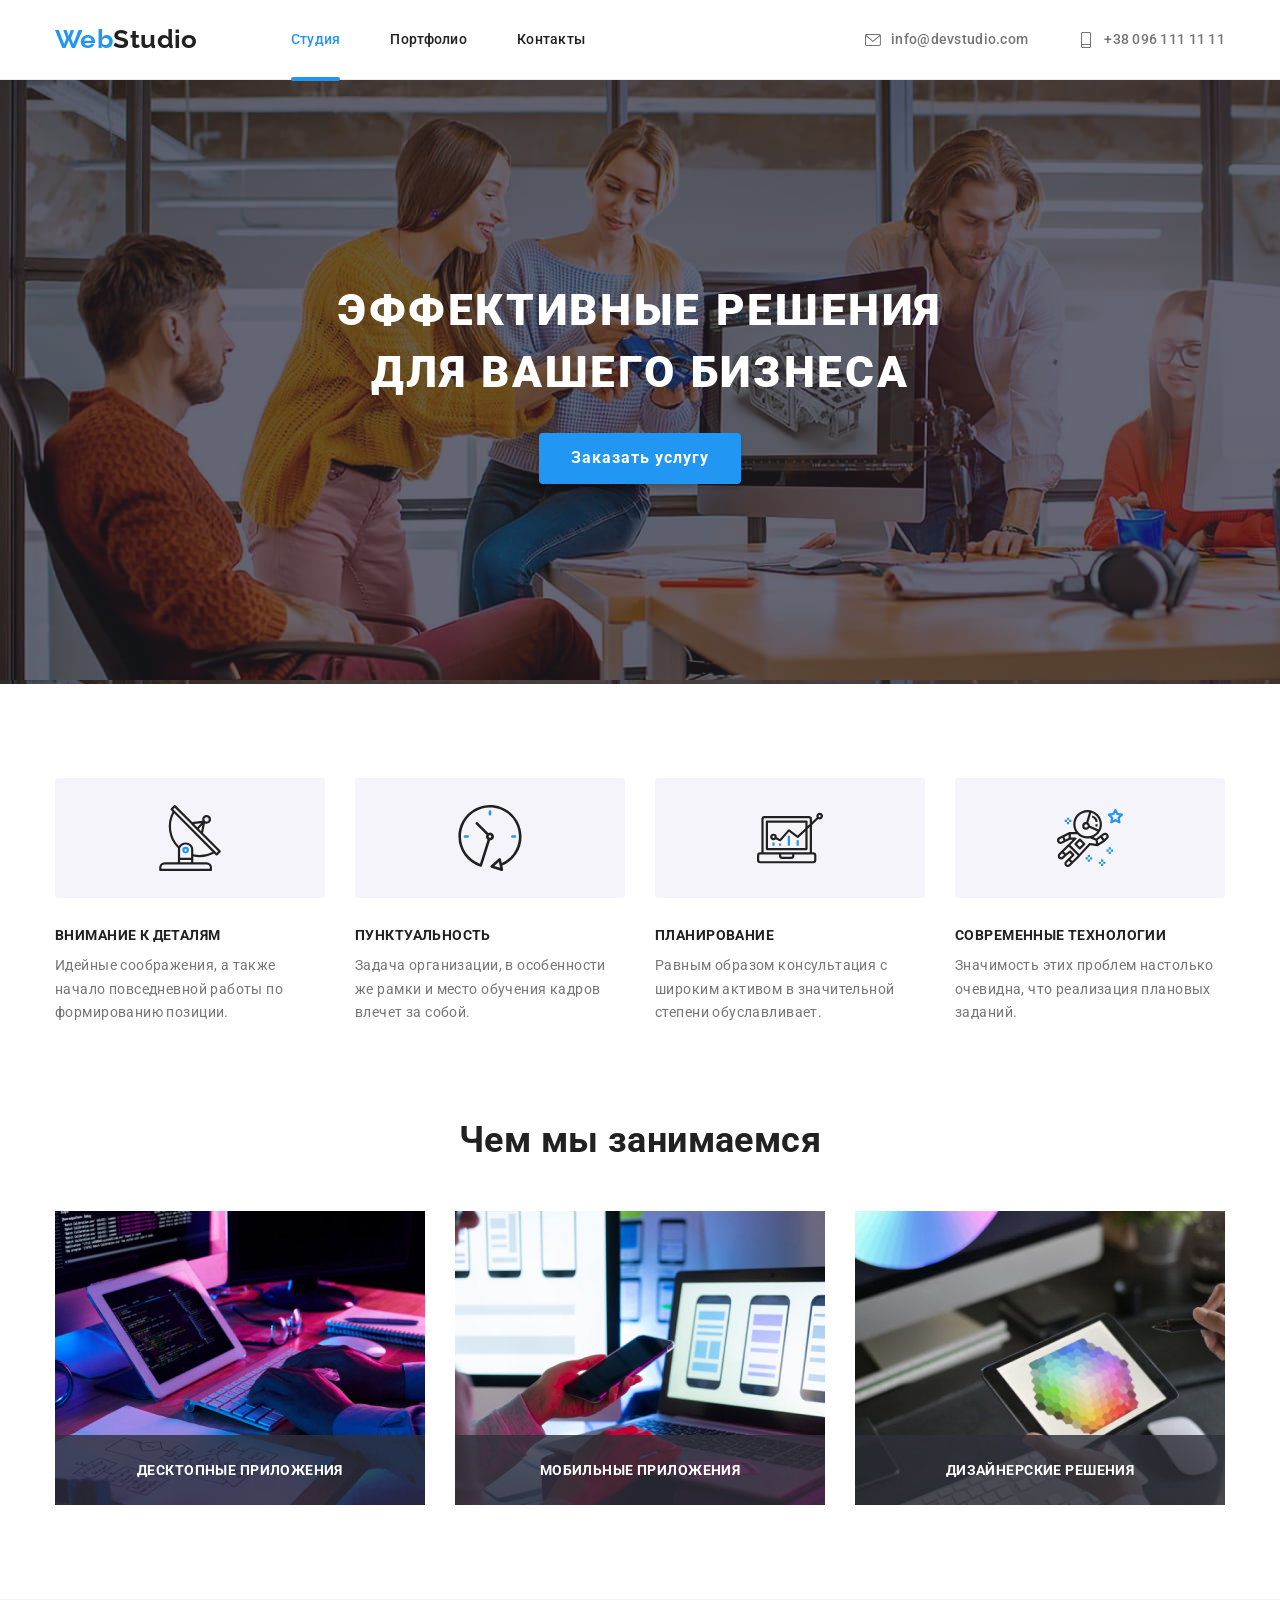
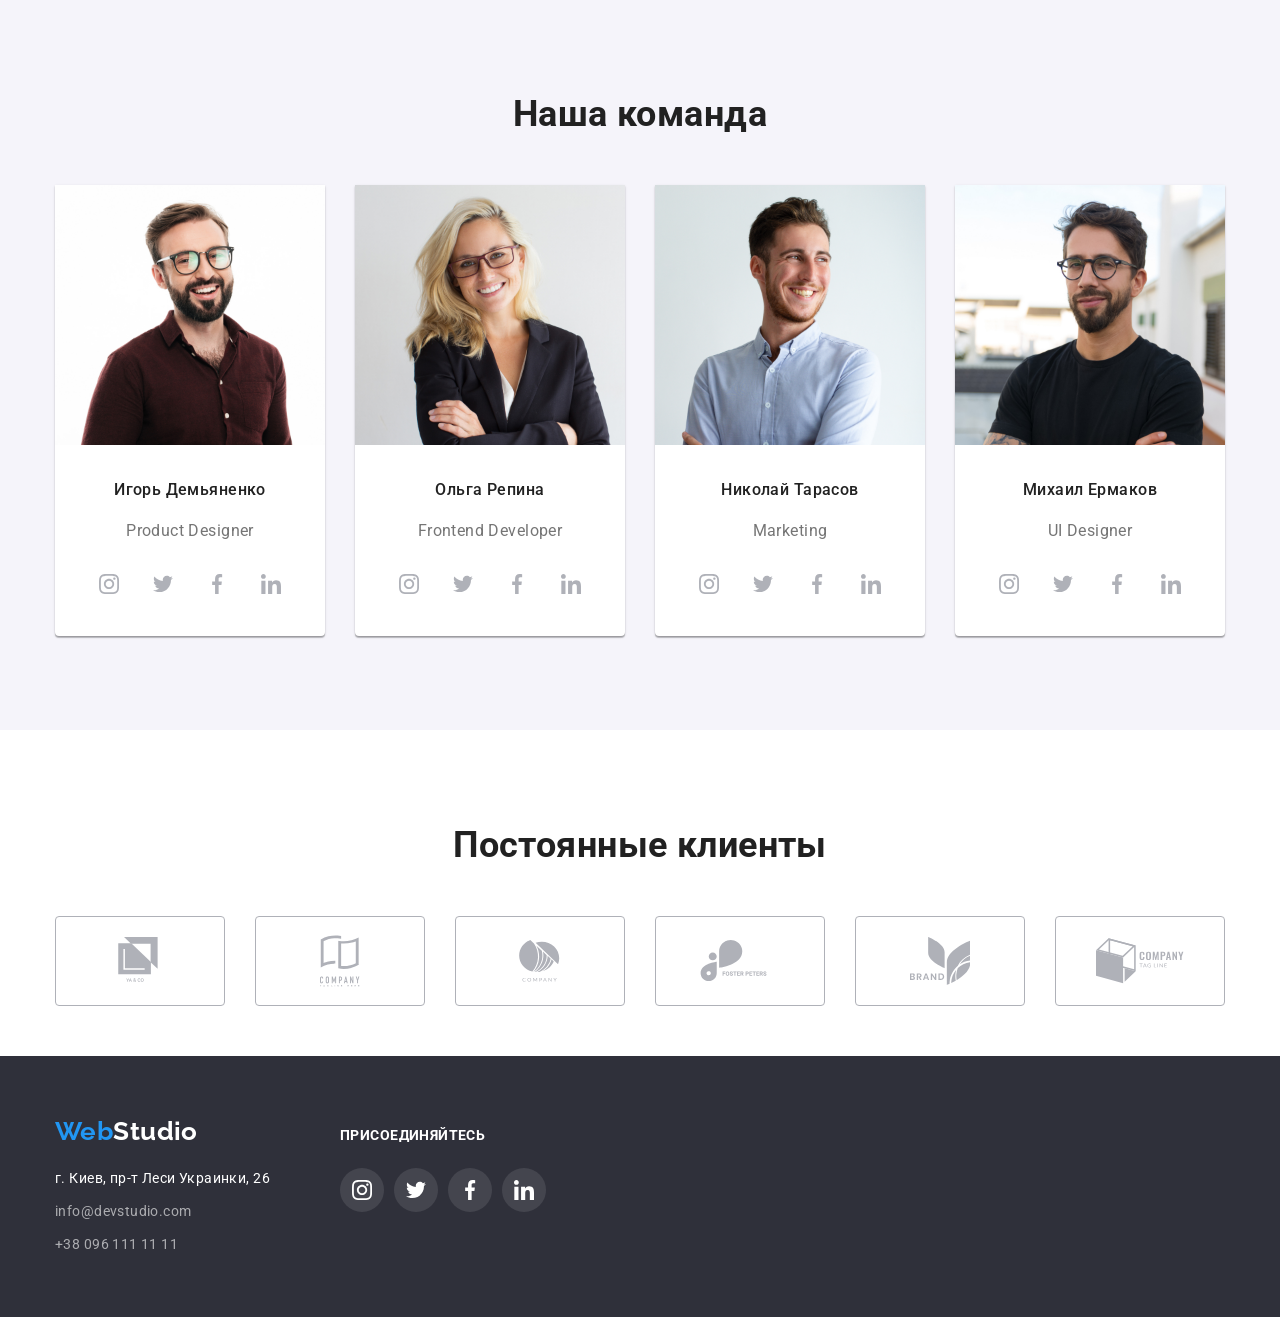
==== index.html @ e98e8a39 "Добавляет предыдущий проэкт" ====
<!DOCTYPE html>
<html lang="ru">
  <head>
    <meta charset="UTF-8" />
    <meta name="viewport" content="width=device-width, initial-scale=1.0" />
    <title>Web Studio</title>
    <link rel="preconnect" href="https://fonts.gstatic.com" />
    <link
      href="https://fonts.googleapis.com/css2?family=Raleway:wght@700&family=Roboto:wght@400;500;700;900&display=swap"
      rel="stylesheet"
    />
    <link
      rel="stylesheet"
      href="https://cdnjs.cloudflare.com/ajax/libs/modern-normalize/1.0.0/modern-normalize.min.css"
    />
    <link rel="stylesheet" href="./css/common.css" />
    <link rel="stylesheet" href="./css/styles.css" />
  </head>

  <body>
    <header class="header-page">
      <div class="container header-container">
        <nav class="nav-container">
          <a href="./index.html" class="logo logo-for-header">Web<span class="logo-header">Studio</span></a>

          <ul class="site-nav list">
            <li class="site-nav-item"><a href="./index.html" class="link current">Студия</a></li>
            <li class="site-nav-item"><a href="./portfolio.html" class="link">Портфолио</a></li>
            <li class="site-nav-item"><a href="#" class="link">Контакты</a></li>
          </ul>
        </nav>
        <ul class="site-contacts list">
          <li class="site-contacts-item mail-with-margin">
            <a href="mailto:info@devstudio.com" class="link-contacts">
              <svg class="contact-icon">
                <use href="./img/icons/sprite.svg#icon-header-icon-envelope"></use>
              </svg>
              info@devstudio.com</a
            >
          </li>
          <li class="site-contacts-item">
            <a href="tel:+380961111111" class="link-contacts">
              <svg class="contact-icon">
                <use href="./img/icons/sprite.svg#icon-header-icon-smartphone"></use>
              </svg>
              +38 096 111 11 11</a
            >
          </li>
        </ul>
      </div>
    </header>
    <main>
      <!-- Герой -->

      <section class="hero">
        <div class="container">
          <div class="hero-container">
            <h1 class="hero-title">Эффективные решения для вашего бизнеса</h1>
            <button type="button" class="hero-button" data-modal-open>Заказать услугу</button>
          </div>
        </div>
      </section>

      <!-- Особенности -->
      <section class="section features">
        <div class="container">
          <h2 class="section-title visually-hidden">Наши особенности</h2>
          <ul class="feature-list list">
            <li class="feature-list-item icon-antenna">
              <h3 class="title">Внимание к деталям</h3>
              <p class="text">Идейные соображения, а также начало повседневной работы по формированию позиции.</p>
            </li>
            <li class="feature-list-item icon-diagram">
              <h3 class="title">Пунктуальность</h3>
              <p class="text">Задача организации, в особенности же рамки и место обучения кадров влечет за собой.</p>
            </li>
            <li class="feature-list-item icon-clock">
              <h3 class="title">Планирование</h3>
              <p class="text">Равным образом консультация с широким активом в значительной степени обуславливает.</p>
            </li>
            <li class="feature-list-item icon-astronaut">
              <h3 class="title">Современные технологии</h3>
              <p class="text">Значимость этих проблем настолько очевидна, что реализация плановых заданий.</p>
            </li>
          </ul>
        </div>
      </section>

      <!-- Чем мы занимаемся -->
      <section class="section works">
        <div class="container">
          <h2 class="section-title">Чем мы занимаемся</h2>
          <ul class="work-list list">
            <li class="work-list-item">
              <div class="work-list-container">
                <img src="./img/box_1.jpg" alt="Программист пишет код" width="370" height="294" class="img" />
                <p class="work-description">Десктопные приложения</p>
              </div>
            </li>
            <li class="work-list-item">
              <div class="work-list-container">
                <img
                  src="./img/box_2.jpg"
                  alt="Команда дизайнеров работает над интерфейсом мобильного телефона"
                  width="370"
                  height="294"
                  class="img"
                />
                <p class="work-description">Мобильные приложения</p>
              </div>
            </li>
            <li class="work-list-item">
              <div class="work-list-container">
                <img
                  src="./img/box_3.jpg"
                  alt="Веб-дизанер работает с графическим планшетом для выбора цвета"
                  width="370"
                  height="294"
                  class="img"
                />
                <p class="work-description">Дизайнерские решения</p>
              </div>
            </li>
          </ul>
        </div>
      </section>

      <!-- Наша команда -->
      <section class="section team-section">
        <div class="container">
          <h2 class="section-title">Наша команда</h2>
          <ul class="team-list list">
            <li class="team-list-item">
              <div class="content-card-team">
                <img
                  src="./img/team_card_1.jpg"
                  alt="Портрет сотрудника веб-студии"
                  width="270"
                  height="260"
                  class="img"
                />
              </div>
              <div class="footer-card-team">
                <h3 class="title">Игорь Демьяненко</h3>
                <p lang="en" class="text">Product Designer</p>
                <ul class="social-list list">
                  <li class="social-link-item">
                    <a href="#" class="social-link link"
                      ><svg class="social-icon" width="20px" height="20px">
                        <use href="./img/icons/sprite.svg#icon-instagram"></use></svg
                    ></a>
                  </li>
                  <li class="social-link-item">
                    <a href="#" class="social-link link"
                      ><svg class="social-icon" width="20px" height="20px">
                        <use href="./img/icons/sprite.svg#icon-twitter"></use></svg
                    ></a>
                  </li>
                  <li class="social-link-item">
                    <a href="#" class="social-link link"
                      ><svg class="social-icon" width="20px" height="20px">
                        <use href="./img/icons/sprite.svg#icon-facebook"></use></svg
                    ></a>
                  </li>
                  <li class="social-link-item">
                    <a href="#" class="social-link link"
                      ><svg class="social-icon" width="20px" height="20px">
                        <use href="./img/icons/sprite.svg#icon-linkedin"></use></svg
                    ></a>
                  </li>
                </ul>
              </div>
            </li>
            <li class="team-list-item">
              <div class="content-card-team">
                <img
                  src="./img/team_card_2.jpg"
                  alt="Портрет сотрудника веб-студии"
                  width="270"
                  height="260"
                  class="img"
                />
              </div>
              <div class="footer-card-team">
                <h3 class="title">Ольга Репина</h3>
                <p lang="en" class="text">Frontend Developer</p>
                <ul class="social-list list">
                  <li class="social-link-item">
                    <a href="#" class="social-link link"
                      ><svg class="social-icon" width="20px" height="20px">
                        <use href="./img/icons/sprite.svg#icon-instagram"></use></svg
                    ></a>
                  </li>
                  <li class="social-link-item">
                    <a href="#" class="social-link link"
                      ><svg class="social-icon" width="20px" height="20px">
                        <use href="./img/icons/sprite.svg#icon-twitter"></use></svg
                    ></a>
                  </li>
                  <li class="social-link-item">
                    <a href="#" class="social-link link"
                      ><svg class="social-icon" width="20px" height="20px">
                        <use href="./img/icons/sprite.svg#icon-facebook"></use></svg
                    ></a>
                  </li>
                  <li class="social-link-item">
                    <a href="#" class="social-link link"
                      ><svg class="social-icon" width="20px" height="20px">
                        <use href="./img/icons/sprite.svg#icon-linkedin"></use></svg
                    ></a>
                  </li>
                </ul>
              </div>
            </li>
            <li class="team-list-item">
              <div class="content-card-team">
                <img
                  src="./img/team_card_3.jpg"
                  alt="Портрет сотрудника веб-студии"
                  width="270"
                  height="260"
                  class="img"
                />
              </div>
              <div class="footer-card-team">
                <h3 class="title">Николай Тарасов</h3>
                <p lang="en" class="text">Marketing</p>
                <ul class="social-list list">
                  <li class="social-link-item">
                    <a href="#" class="social-link link"
                      ><svg class="social-icon" width="20px" height="20px">
                        <use href="./img/icons/sprite.svg#icon-instagram"></use></svg
                    ></a>
                  </li>
                  <li class="social-link-item">
                    <a href="#" class="social-link link"
                      ><svg class="social-icon" width="20px" height="20px">
                        <use href="./img/icons/sprite.svg#icon-twitter"></use></svg
                    ></a>
                  </li>
                  <li class="social-link-item">
                    <a href="#" class="social-link link"
                      ><svg class="social-icon" width="20px" height="20px">
                        <use href="./img/icons/sprite.svg#icon-facebook"></use></svg
                    ></a>
                  </li>
                  <li class="social-link-item">
                    <a href="#" class="social-link link"
                      ><svg class="social-icon" width="20px" height="20px">
                        <use href="./img/icons/sprite.svg#icon-linkedin"></use></svg
                    ></a>
                  </li>
                </ul>
              </div>
            </li>
            <li class="team-list-item">
              <div class="content-card-team">
                <img
                  src="./img/team_card_4.jpg"
                  alt="Портрет сотрудника веб-студии"
                  width="270"
                  height="260"
                  class="img"
                />
              </div>
              <div class="footer-card-team">
                <h3 class="title">Михаил Ермаков</h3>
                <p lang="en" class="text">UI Designer</p>
                <ul class="social-list list">
                  <li class="social-link-item">
                    <a href="#" class="social-link"
                      ><svg class="social-icon" width="20px" height="20px">
                        <use href="./img/icons/sprite.svg#icon-instagram"></use></svg
                    ></a>
                  </li>
                  <li class="social-link-item">
                    <a href="#" class="social-link"
                      ><svg class="social-icon" width="20px" height="20px">
                        <use href="./img/icons/sprite.svg#icon-twitter"></use></svg
                    ></a>
                  </li>
                  <li class="social-link-item">
                    <a href="#" class="social-link"
                      ><svg class="social-icon" width="20px" height="20px">
                        <use href="./img/icons/sprite.svg#icon-facebook"></use></svg
                    ></a>
                  </li>
                  <li class="social-link-item">
                    <a href="#" class="social-link"
                      ><svg class="social-icon" width="20px" height="20px">
                        <use href="./img/icons/sprite.svg#icon-linkedin"></use></svg
                    ></a>
                  </li>
                </ul>
              </div>
            </li>
          </ul>
        </div>
      </section>

      <!-- Клиенты -->
      <section class="section client-section">
        <div class="container">
          <h2 class="section-title">Постоянные клиенты</h2>
          <ul class="client-list list">
            <li class="client-item">
              <a href="#" class="client-link">
                <svg class="client-icon" width="44px" height="48px">
                  <use href="./img/icons/sprite.svg#icon-logo-1"></use>
                </svg>
              </a>
            </li>
            <li class="client-item">
              <a href="#" class="client-link">
                <svg class="client-icon" width="40px" height="52px">
                  <use href="./img/icons/sprite.svg#icon-logo-2"></use>
                </svg>
              </a>
            </li>
            <li class="client-item">
              <a href="#" class="client-link">
                <svg class="client-icon" width="41px" height="42px">
                  <use href="./img/icons/sprite.svg#icon-logo-3"></use>
                </svg>
              </a>
            </li>
            <li class="client-item">
              <a href="#" class="client-link">
                <svg class="client-icon" width="80px" height="42px">
                  <use href="./img/icons/sprite.svg#icon-logo-4"></use>
                </svg>
              </a>
            </li>
            <li class="client-item">
              <a href="#" class="client-link">
                <svg class="client-icon" width="60px" height="48px">
                  <use href="./img/icons/sprite.svg#icon-logo-5"></use>
                </svg>
              </a>
            </li>
            <li class="client-item">
              <a href="#" class="client-link">
                <svg class="client-icon" width="88px" height="46px">
                  <use href="./img/icons/sprite.svg#icon-logo-6"></use>
                </svg>
              </a>
            </li>
          </ul>
        </div>
      </section>
    </main>

    <footer class="footer-page">
      <div class="container all-footer">
        <div class="footer-container">
          <a href="./index.html" class="logo logo-for-footer">Web<span class="logo-footer">Studio</span></a>
          <address class="address-container">
            <ul class="address-list list">
              <li class="address-list-item">
                <a href="https://goo.gl/maps/Ahhb2B3hDKV3ZpVi9" class="text" target="_blank" rel="noopener noreferrer"
                  >г. Киев, пр-т Леси Украинки, 26</a
                >
              </li>
              <li class="address-list-item"><a href="mailto:info@devstudio.com" class="link">info@devstudio.com</a></li>
              <li class="address-list-item"><a href="tel:+380961111111" class="link">+38 096 111 11 11</a></li>
            </ul>
          </address>
        </div>
        <div class="footer-container join-container">
          <p class="text"><strong class="join">присоединяйтесь</strong></p>
          <ul class="social-list list">
            <li class="social-link-item">
              <a href="#" class="social-link social-footer"
                ><svg class="social-icon" width="20px" height="20px">
                  <use href="./img/icons/sprite.svg#icon-instagram"></use></svg
              ></a>
            </li>
            <li class="social-link-item">
              <a href="#" class="social-link social-footer"
                ><svg class="social-icon" width="20px" height="20px">
                  <use href="./img/icons/sprite.svg#icon-twitter"></use></svg
              ></a>
            </li>
            <li class="social-link-item">
              <a href="#" class="social-link social-footer"
                ><svg class="social-icon" width="20px" height="20px">
                  <use href="./img/icons/sprite.svg#icon-facebook"></use></svg
              ></a>
            </li>
            <li class="social-link-item">
              <a href="#" class="social-link social-footer"
                ><svg class="social-icon" width="20px" height="20px">
                  <use href="./img/icons/sprite.svg#icon-linkedin"></use></svg
              ></a>
            </li>
          </ul>
        </div>
      </div>
    </footer>

    <div class="backdrop is-hidden" data-modal>
      <div class="modal">
        <button type="button" class="close-modal-button" data-modal-close>
          <svg class="close-button-icon" width="18px" height="18px">
            <use href="./img/icons/sprite.svg#icon-close-button"></use>
          </svg>
        </button>
      </div>
    </div>
    <script src="./js/modal.js"></script>
  </body>
</html>
---- css/common.css ----
body {
  background-color: var(--primary-bg-color);
  color: var(--text-main-color);

  font-family: Roboto, sans-serif;
  font-weight: 400;
  letter-spacing: 0.03em;
  font-size: 14px;
  line-height: 1.7;
}

:root {
  --text-main-color: #757575;
  --title-text-color: #212121;
  --accent-color: #2196f3;
  --primary-bg-color: #ffffff;
  --secondary-bg-color: #2f303a;
  --primary-white-color: #ffffff;
  --secondary-white-color: rgba(255, 255, 255, 0.6);
  --primary-bg-button: #f5f4fa;
  --icons-color: #afb1b8;
}

/* основной цвет фона #FFFFFF */
/* цвет основного текста #757575 */
/*вторичный цвет #212121 */
/* акцент #2196F3 */
/* белый #FFFFFF */
/*белый с прозрачностью rgba(255, 255, 255, 0.6) */
/* цвет фона шапки и футера #2F303A */
/* вторичный цвет фона #F5F4FA */
/* 1200*/

h1,
h2,
h3,
h4,
h5,
h6 {
  margin: 0;
}

ul,
ol {
  margin: 0;
  padding: 0;
}

p {
  margin: 0;
}

.img {
  display: block;
  max-width: 100%;
  height: auto;
}

.list {
  list-style: none;
}

.link {
  text-decoration: none;
}

.container {
  width: 1200px;
  padding-left: 15px;
  padding-right: 15px;
  margin-left: auto;
  margin-right: auto;
  /* outline: 2px solid tomato; */
}

/* ======== HEADER ======== */
/* ======== Site-nav ======== */

.header-page {
  padding-top: 24px;
  padding-bottom: 24px;
  border-bottom: 1px solid #ececec;
}

.container.header-container {
  display: flex;
  align-items: center;
}

.nav-container {
  display: flex;
  align-items: center;

  margin-right: auto;
}

.logo {
  color: #2196f3;
  text-decoration: none;

  font-family: Raleway;
  font-weight: 700;
  font-size: 26px;
  line-height: 1.2;
}

.logo.logo-for-header {
  margin-right: 93px;
}

.logo-header {
  color: #212121;
}

.site-nav {
  font-weight: 500;
  line-height: 1.14;
  letter-spacing: 0.02em;

  display: flex;
}

.site-nav-item {
  margin-right: 50px;
  /* position: relative; */
}

.site-nav-item:last-child {
  margin-right: 0;
}

.site-nav .link {
  color: var(--title-text-color);
  text-decoration: none;
  display: block;

  transition: color 250ms cubic-bezier(0.4, 0, 0.2, 1);
}

.site-nav .link:hover,
.site-nav .link:focus {
  color: var(--accent-color);
}

.link.current {
  position: relative;
  display: inline-block;
  color: var(--accent-color);
}

.link.current::after {
  content: '';
  position: absolute;
  display: block;
  width: 100%;
  height: 4px;
  bottom: -212%;
  left: 0;
  background-color: var(--accent-color);
  border-radius: 2px;
}

/* ========= Contacts ========= */

.site-contacts {
  font-weight: 500;
  line-height: 1.14;
  letter-spacing: 0.02em;

  display: flex;
  align-items: center;
}

.link-contacts {
  color: var(--text-main-color);
  text-decoration: none;

  transition: color 250ms cubic-bezier(0.4, 0, 0.2, 1);
}

.link-contacts:hover,
.link-contacts:focus {
  color: var(--accent-color);
}

.mail-with-margin {
  margin-right: 50px;
}

.link-contacts {
  display: flex;
  justify-content: center;
  padding-top: 2px;
  padding-bottom: 2px;
}

.contact-icon {
  fill: currentColor;
  width: 16px;
  height: 16px;
  margin-right: 10px;
}

/* ======== END HEADER ======== */

/* ======== FOOTER ======== */

.container.all-footer {
  display: flex;
}

.footer-container {
  display: flex;
  flex-direction: column;
  padding-top: 60px;
  padding-bottom: 60px;
  max-width: 270px;
  margin-right: 70px;
}

.footer-container.join-container {
  padding-top: 68px;
}

.logo.logo-for-footer {
  display: flex;
  margin-bottom: 20px;
}

.logo-footer {
  color: #ffffff;
}

.footer-page {
  background-color: var(--secondary-bg-color);
}

.address-container {
  display: flex;
}

.address-list {
  font-style: normal;
  font-size: 14px;
  line-height: 1.7;

  display: flex;
  flex-direction: column;
}

.address-list-item {
  margin-bottom: 9px;
}

.address-list-item:last-child {
  margin-bottom: 0;
}

.address-list-item .text {
  color: var(--primary-white-color);
  text-decoration: none;
}

.address-list-item > .link {
  color: var(--secondary-white-color);
  text-decoration: none;

  transition: color 250ms cubic-bezier(0.4, 0, 0.2, 1);
}

.address-list-item > .link:hover,
.address-list-item > .link:focus {
  color: var(--accent-color);
}

.footer-container-social {
  display: flex;
  flex-direction: column;
  max-width: 270px;
}

.card-footer {
  padding: 24px 20px;
}

.card-footer .title {
  color: var(--title-text-color);

  font-weight: 700;
  font-size: 18px;
  line-height: 2;
  letter-spacing: 0.06em;
  margin-bottom: 4px;
  margin-top: 0;
}

.card-footer .text {
  font-size: 16px;
  line-height: 1.9;
  margin: 0;
  color: var(--text-main-color);
}

.join {
  text-transform: uppercase;
}

.footer-container > .text {
  margin-bottom: 20px;
  color: var(--primary-white-color);
}

.social-link.social-footer {
  background-color: rgba(255, 255, 255, 0.1);
  border-radius: 50%;
  color: #ffffff;
}

/* ======== END FOOTER ======== */

/* Hidden header */

.visually-hidden {
  position: absolute !important;
  clip: rect(1px 1px 1px 1px);
  clip: rect(1px, 1px, 1px, 1px);
  padding: 0 !important;
  border: 0 !important;
  height: 1px !important;
  width: 1px !important;
  overflow: hidden;
}

/* ======== END FOOTER ======== */
---- css/styles.css ----
/* ======== index.html ======== */

/* ================= HERO ================= */

.hero {
  text-align: center;

  border-color: var(--secondary-bg-color);
  background-image: linear-gradient(to right, rgba(47, 48, 58, 0.4), rgba(47, 48, 58, 0.4)), url(../img/hero.jpg);
  max-width: 1600px;
  margin-right: auto;
  margin-left: auto;
}

.hero-container {
  max-width: 700px;
  margin-left: auto;
  margin-right: auto;
  padding-bottom: 200px;
  padding-top: 200px;
}

.hero-title {
  color: #ffffff;

  font-weight: 900;
  font-size: 44px;
  line-height: 1.4;
  letter-spacing: 0.06em;
  text-transform: uppercase;

  margin-bottom: 30px;
}

.hero-button {
  padding: 10px 32px;

  color: #ffffff;
  background-color: var(--accent-color);
  box-shadow: 0px 4px 4px rgba(0, 0, 0, 0.15);
  border-radius: 4px;
  border: none;

  font-family: inherit;
  font-weight: 700;
  font-size: 16px;
  line-height: 1.9;
  letter-spacing: 0.06em;
  cursor: pointer;
}

/* ======== END HERO ======== */

/* ======== COMPONENTS ======== */

.section .section-title {
  color: var(--title-text-color);

  font-weight: 700;
  font-size: 36px;
  line-height: 1.17;
  text-align: center;

  margin-bottom: 50px;
}

/* ======== END COMPONENTS ======== */

/* ======== FEATURES ======== */

.section.features {
  padding-top: 94px;
  padding-bottom: 47px;
}

.feature-list {
  display: flex;
  flex-wrap: wrap;

  padding: 0;
  margin-top: -30px;
  margin-right: -30px;
  margin-bottom: 0;
}

.feature-list-item {
  flex-basis: calc(100% / 4 - 30px);
  margin-top: 30px;
  margin-right: 30px;
  width: 270px;
}

.feature-list-item:last-child {
  margin-right: 0;
}

.feature-list-item::before {
  content: '';
  display: block;
  height: 120px;
  background-color: var(--primary-bg-button);
  background-repeat: no-repeat;
  background-position: center;
  border-radius: 4px;
  margin-bottom: 30px;
}

.icon-antenna::before {
  content: '';
  background-image: url(../img/icons/features-antenna.svg);
  background-size: 66px 70px;
}

.icon-clock::before {
  content: '';
  background-image: url(../img/icons/features-clock.svg);
  background-size: 66px 70px;
}

.icon-diagram::before {
  content: '';
  background-image: url(../img/icons/features-diagram.svg);
  background-size: 66px 70px;
}

.icon-astronaut::before {
  content: '';
  background-image: url(../img/icons/features-astronaut.svg);
  background-size: 66px 70px;
}

.feature-list .title {
  color: var(--title-text-color);

  font-weight: 700;
  font-size: 14px;
  line-height: 1.14;
  text-transform: uppercase;

  margin-bottom: 10px;
}

/* ======== END FEATURES ======== */

/* ======== WORKS ======== */

.section.works {
  padding-top: 47px;
  padding-bottom: 94px;
}

.work-list {
  display: flex;
  align-items: center;
  justify-content: space-between;
  margin-top: 0;
  margin-bottom: 0;
  padding: 0;
}

.work-list-item {
  width: 370px;
}

.work-list-container {
  position: relative;
  display: flex;
  justify-content: center;
  align-items: flex-end;
}

.work-list-container::before {
  content: '';
  position: absolute;
  left: 0;
  bottom: 0;
  width: 100%;
  height: 70px;
  background-color: rgba(47, 48, 58, 0.8);
}

.work-description {
  position: absolute;
  bottom: 27px;

  text-transform: uppercase;
  font-weight: 700;
  color: var(--primary-white-color);
  line-height: 1.143;

  /* overflow-x: auto; */
}

/* ======== END WORKS ======== */

/* ======== OUR TEAM ======== */

.team-list {
  display: flex;
  flex-wrap: wrap;
  margin-top: -30px;
  margin-right: -30px;
  margin-bottom: 0;
  padding-left: 0;
}

.team-list-item {
  background-color: #ffffff;

  margin-top: 30px;
  margin-right: 30px;
  flex-basis: calc(100% / 4 - 30px);

  border-radius: 0px 0px 4px 4px;
  box-shadow: 0px 1px 3px rgba(0, 0, 0, 0.12), 0px 1px 1px rgba(0, 0, 0, 0.14), 0px 2px 1px rgba(0, 0, 0, 0.2);
}

.team-list-item:last-child {
  margin-right: 0;
}

.footer-card-team {
  padding-top: 30px;
  padding-bottom: 30px;
}

.team-list .title {
  color: var(--title-text-color);

  font-weight: 500;
  font-size: 16px;
  line-height: 1.9;
  text-align: center;

  margin-bottom: 10px;
}

.team-list .text {
  font-size: 16px;
  line-height: 1.9;
  margin-bottom: 16px;
}

.team-list-item {
  text-align: center;
}

.team-section {
  background-color: #f5f4fa;
  padding-bottom: 94px;
  padding-top: 94px;
}

/* ======== END OUR TEAM ======== */

/* ======== SOCIAL LINKS ========= */

.social-list {
  display: flex;
  justify-content: center;
}

.social-link {
  display: inline-flex;
  justify-content: center;
  align-items: center;
  color: #afb1b8;
  width: 44px;
  height: 44px;
  border-radius: 50%;

  transition: color 250ms cubic-bezier(0.4, 0, 0.2, 1), background-color 250ms cubic-bezier(0.4, 0, 0.2, 1),
    border-radius 250ms cubic-bezier(0.4, 0, 0.2, 1);
}

.social-link-item:not(:nth-last-child(1)) {
  margin-right: 10px;
}

.social-icon {
  fill: currentColor;
  transition: fill 250ms cubic-bezier(0.4, 0, 0.2, 1);
}

.social-link:hover,
.social-link:focus {
  color: #ffffff;
  background-color: var(--accent-color);
  border-radius: 50%;
}

/* ======== END SOCIAL LINKS ======== */

/* ======== OUR CLIENTS ======== */

.client-section {
  padding-top: 94px;
  padding-bottom: 50px;
}

.client-list {
  display: flex;
  flex-wrap: wrap;
  margin-top: -30px;
  margin-right: -30px;
}

.client-item {
  margin-top: 30px;
  margin-right: 30px;
  flex-basis: calc(100% / 6 - 30px);
}

.client-link {
  display: flex;
  justify-content: center;
  align-items: center;
  width: 100%;
  height: 90px;

  color: var(--icons-color);
  border: 1px solid #afb1b8;
  border-radius: 4px;

  transition: color 250ms cubic-bezier(0.4, 0, 0.2, 1), border 250ms cubic-bezier(0.4, 0, 0.2, 1);
}

.client-link:hover,
.client-link:focus {
  color: var(--accent-color);
  border: 1px solid var(--accent-color);
}

.client-icon {
  fill: currentColor;
  transition: fill 250ms cubic-bezier(0.4, 0, 0.2, 1);
}
/* ======== END OUR CLIENTS ======== */

/* ======== portfolio.html ======== */

.portfolio-section {
  padding-top: 94px;
  padding-bottom: 94px;
}

/* ======== FILTERS MENU ======== */

.filter-list {
  display: flex;
  justify-content: center;
  margin-bottom: 50px;
}

.filter-list-item:not(:nth-last-child(1)) {
  margin-right: 8px;
}

.button {
  color: var(--title-text-color);
  background-color: var(--primary-bg-button);

  font-family: inherit;
  font-weight: 500;
  font-size: 16px;
  line-height: 1.6;
  letter-spacing: 0.03em;
  margin-right: 8px;

  border: none;
  padding: 6px 22px;
  border-radius: 4px;

  transition: color 250ms cubic-bezier(0.4, 0, 0.2, 1), background-color 250ms cubic-bezier(0.4, 0, 0.2, 1),
    box-shadow 250ms cubic-bezier(0.4, 0, 0.2, 1);
}

.button:hover,
.button:focus {
  color: var(--primary-white-color);
  background-color: var(--accent-color);
  box-shadow: 0px 3px 1px rgba(0, 0, 0, 0.1), 0px 1px 2px rgba(0, 0, 0, 0.08), 0px 2px 2px rgba(0, 0, 0, 0.12);
}

/* ======== END FILTERS MENU ======== */

/* ======== EXAMPLES ======== */

.example-list {
  display: flex;
  flex-wrap: wrap;
  margin-right: -30px;
  margin-top: -30px;
}

.item {
  margin-right: 30px;
  margin-top: 30px;
  width: calc((100% - 90px) / 3);
  border: 1px solid #eeeeee;
}

.link-card {
  display: block;

  transition: box-shadow 250ms cubic-bezier(0.4, 0, 0.2, 1);
}

.link-card:hover,
.link-card:focus {
  box-shadow: 0px 4px 4px rgba(0, 0, 0, 0.25);
}

.example-list {
  text-decoration: none;
  color: var(--text-main-color);
}

.example-img {
  position: relative;
  overflow: hidden;
}

.example-content-description {
  position: absolute;
  bottom: 0;
  left: 0;
  width: 100%;
  height: 100%;
  padding: 62px 24px;

  font-size: 18px;
  line-height: 1.555;
  color: var(--primary-white-color);
  background-color: rgba(33, 150, 243, 0.9);

  transform: translateY(100%);
  transition: transform 250ms cubic-bezier(0.4, 0, 0.2, 1), opacity 250ms cubic-bezier(0.4, 0, 0.2, 1);
}

/* .example-img::before {
  content: '';
  display: inline-block;
  position: absolute;
  bottom: 0;
  left: 0;
  width: 100%;
  height: 100%;
  background-color: rgba(33, 150, 243, 0.9);

  transform: translateY(100%);
  transition: transform 250ms cubic-bezier(0.4, 0, 0.2, 1);
} */

.link-card:hover .example-content-description,
.link-card:focus .example-content-description {
  transform: translateY(0);
}

/* ======== END EXAMPLES ======== */

/* ======== MODAL WINDOW ======== */

.backdrop.is-hidden {
  visibility: hidden;
  opacity: 0;
  pointer-events: none;
}

.backdrop.is-hidden .modal {
  transform: translate(-50%, -50%) scale(1.2);
}

.backdrop {
  position: fixed;
  top: 0;
  left: 0;
  width: 100%;
  height: 100%;
  z-index: 100;
  background-color: rgba(0, 0, 0, 0.2);

  visibility: visible;
  opacity: 1;
  transition: opacity 250ms cubic-bezier(0.4, 0, 0.2, 1);
}

.modal {
  position: absolute;
  top: 50%;
  left: 50%;
  transform: translate(-50%, -50%) scale(1);
  transition: transform 250ms cubic-bezier(0.4, 0, 0.2, 1);
  visibility: visible;

  min-height: 580px;
  min-width: 528px;

  background-color: #fff;
}

.close-modal-button {
  position: absolute;
  top: 8px;
  right: 8px;

  display: flex;
  justify-content: center;
  align-items: center;

  width: 30px;
  height: 30px;
  border-radius: 50%;
  border: 1px solid rgba(0, 0, 0, 0.1);
  padding: 6px;

  background-color: transparent;

  cursor: pointer;
}

/* ======== END MODAL WINDOW ======== */
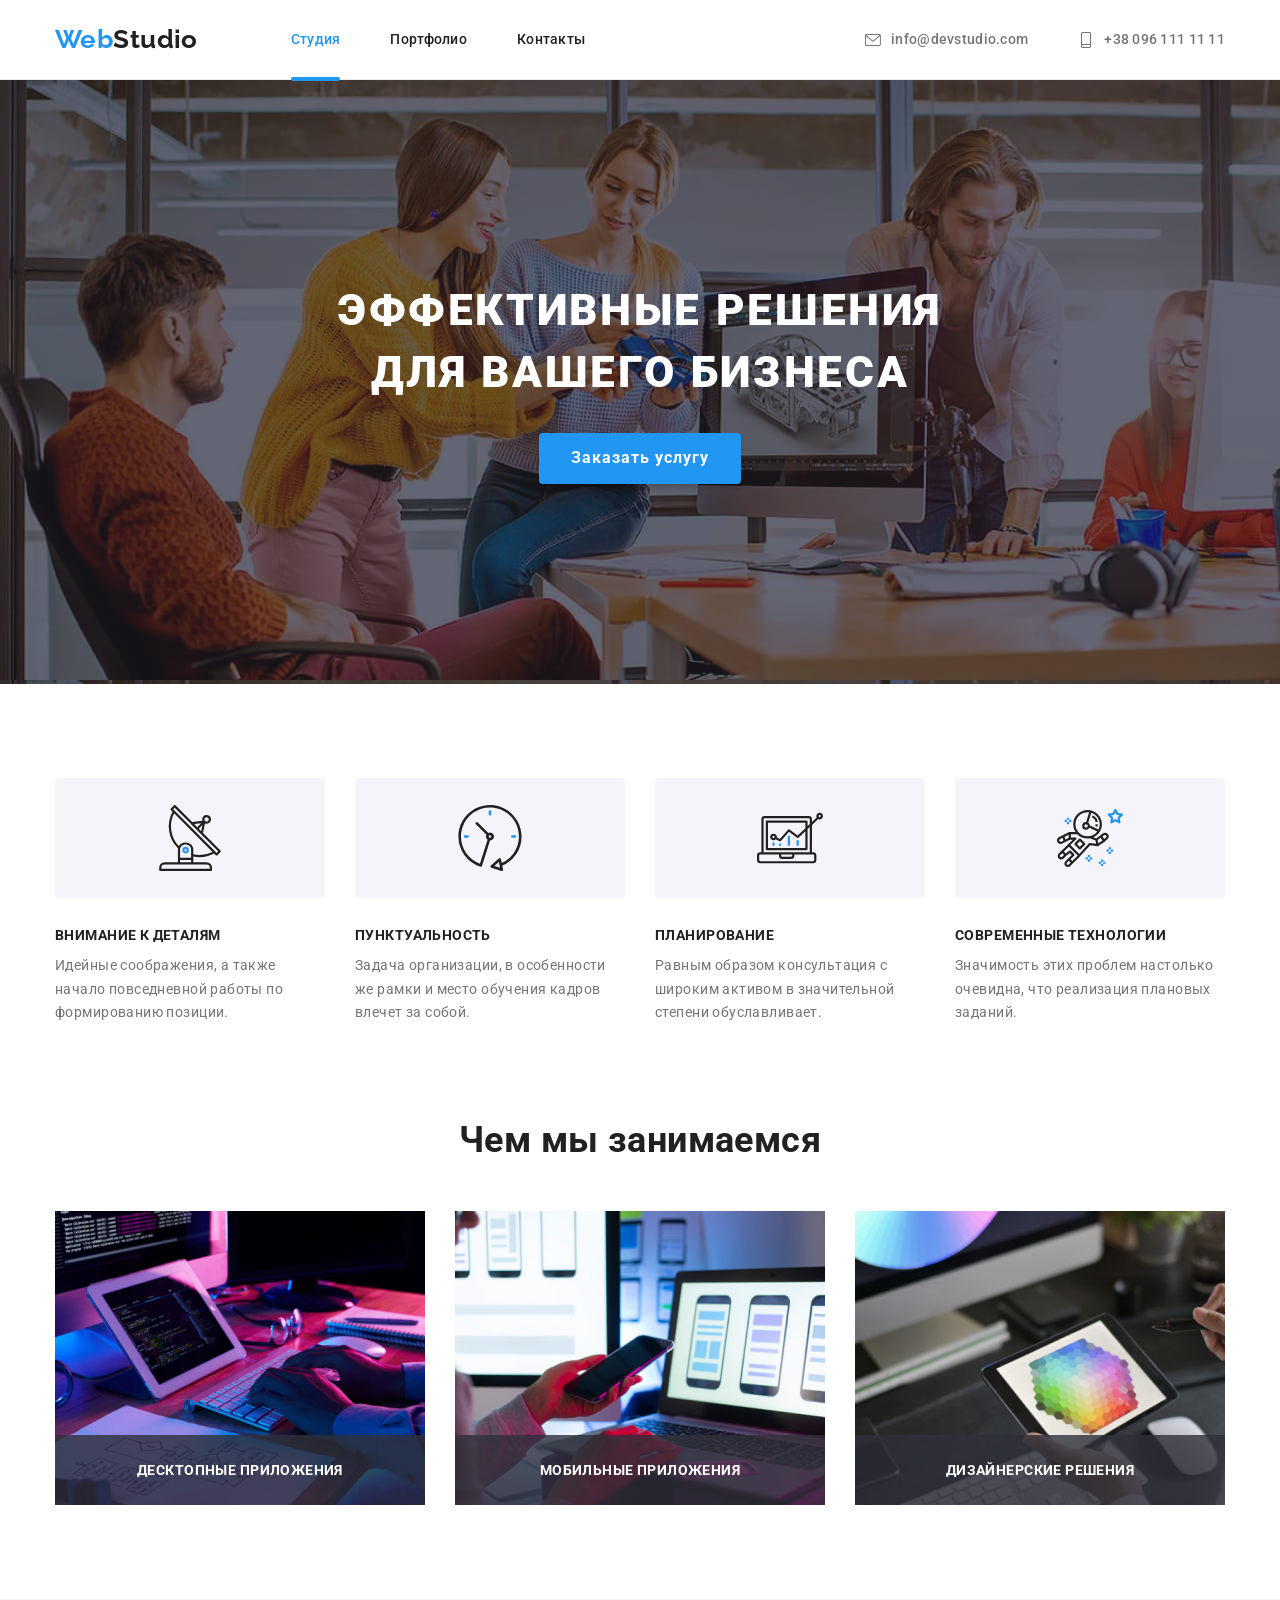
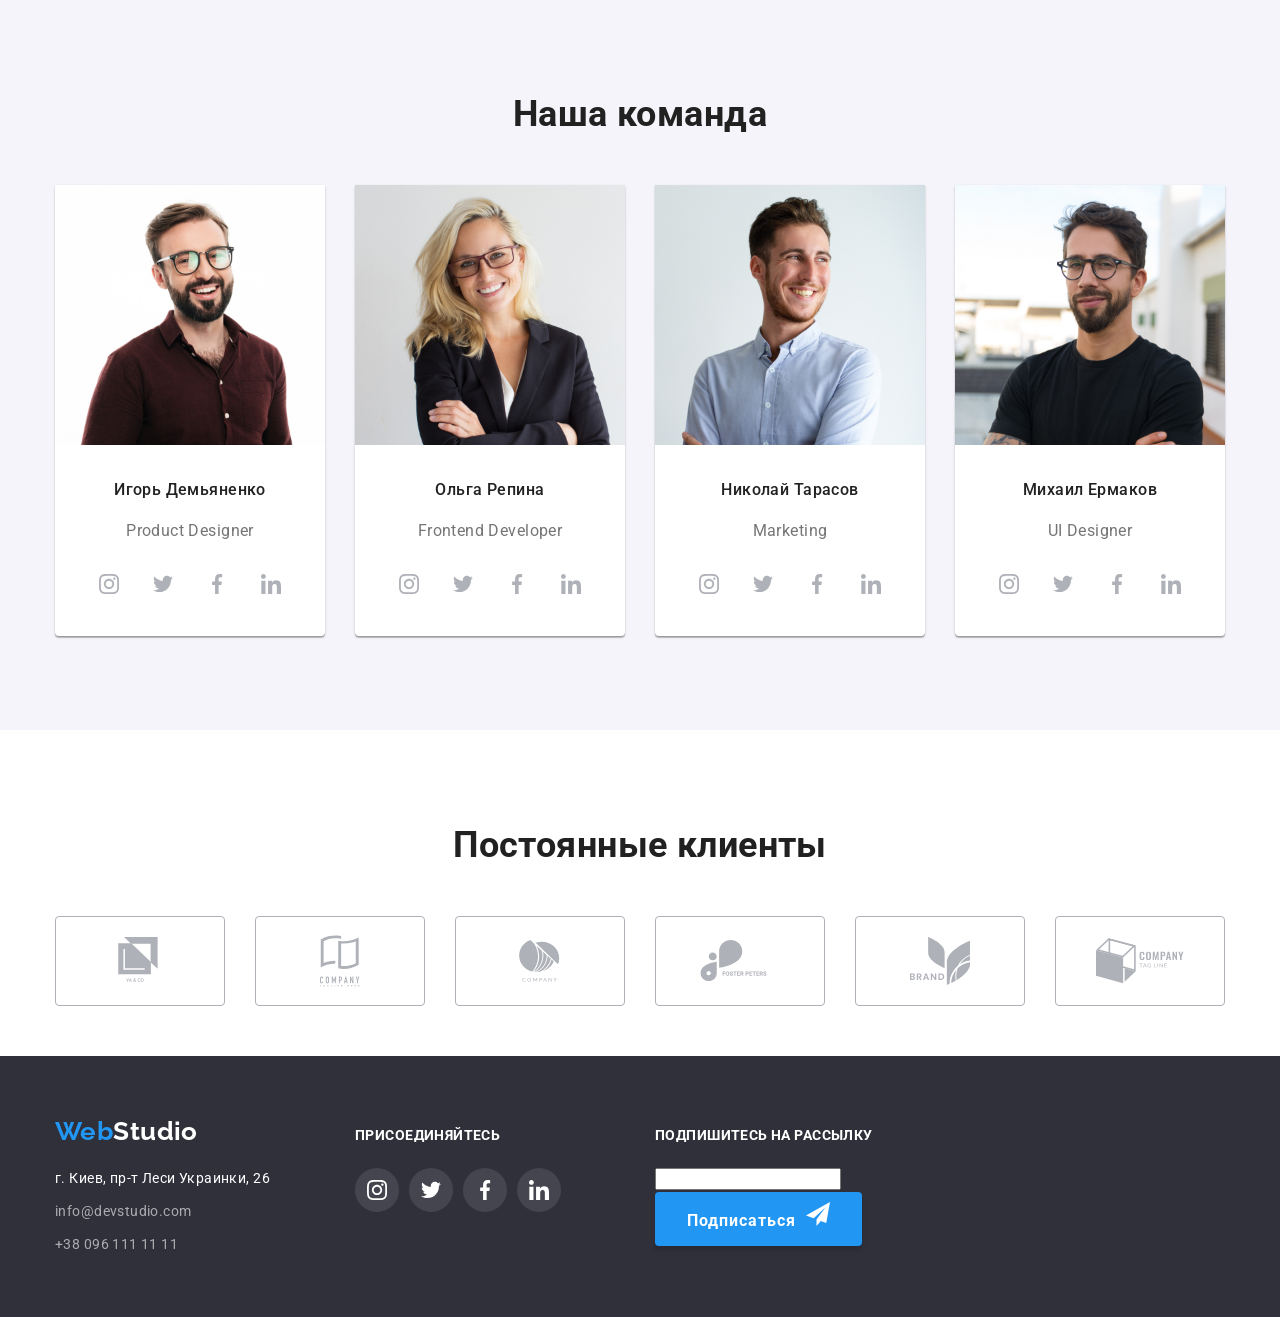
==== commit d5ec278a: "Фиксит футер" ====
--- a/index.html
+++ b/index.html
@@ -56,7 +56,7 @@
         <div class="container">
           <div class="hero-container">
             <h1 class="hero-title">Эффективные решения для вашего бизнеса</h1>
-            <button type="button" class="hero-button" data-modal-open>Заказать услугу</button>
+            <button type="button" class="main-button" data-modal-open>Заказать услугу</button>
           </div>
         </div>
       </section>
@@ -368,7 +368,7 @@
         </div>
         <div class="footer-container join-container">
           <p class="text"><strong class="join">присоединяйтесь</strong></p>
-          <ul class="social-list list">
+          <ul class="social-list-footer list">
             <li class="social-link-item">
               <a href="#" class="social-link social-footer"
                 ><svg class="social-icon" width="20px" height="20px">
@@ -394,6 +394,13 @@
               ></a>
             </li>
           </ul>
+        </div>
+        <div class="footer-container mailing-container">
+          <p class="text"><strong class="join">Подпишитесь на рассылку</strong></p>
+          <form action="">
+            <label for=""><input type="email" name="email-input" /></label>
+          </form>
+          <button type="submit" class="main-button send-btn">Подписаться</button>
         </div>
       </div>
     </footer>
--- a/css/common.css
+++ b/css/common.css
@@ -207,36 +207,32 @@
 
 .container.all-footer {
   display: flex;
+  align-items: baseline;
+  justify-content: space-between;
 }
 
 .footer-container {
-  display: flex;
-  flex-direction: column;
+  width: 270px;
+}
+
+.logo.logo-for-footer {
+  display: block;
+  margin-bottom: 20px;
+}
+
+.logo-footer {
+  color: #ffffff;
+}
+
+.footer-page {
   padding-top: 60px;
   padding-bottom: 60px;
-  max-width: 270px;
-  margin-right: 70px;
-}
-
-.footer-container.join-container {
-  padding-top: 68px;
-}
-
-.logo.logo-for-footer {
-  display: flex;
-  margin-bottom: 20px;
-}
-
-.logo-footer {
-  color: #ffffff;
-}
-
-.footer-page {
   background-color: var(--secondary-bg-color);
 }
 
 .address-container {
   display: flex;
+  align-items: center;
 }
 
 .address-list {
@@ -271,12 +267,6 @@
 .address-list-item > .link:hover,
 .address-list-item > .link:focus {
   color: var(--accent-color);
-}
-
-.footer-container-social {
-  display: flex;
-  flex-direction: column;
-  max-width: 270px;
 }
 
 .card-footer {
@@ -310,11 +300,42 @@
   color: var(--primary-white-color);
 }
 
+.social-list-footer {
+  display: flex;
+}
+
 .social-link.social-footer {
   background-color: rgba(255, 255, 255, 0.1);
   border-radius: 50%;
   color: #ffffff;
 }
+
+.footer-container.mailing-container {
+  width: 570px;
+}
+
+.main-button.send-btn {
+  position: relative;
+}
+
+.main-button.send-btn::after {
+  content: '';
+  /* position: absolute;
+  top: 13px;
+  right: 18px; */
+  display: inline-block;
+  width: 24px;
+  height: 24px;
+  margin-left: 10px;
+
+  background-image: url(../img/icons/send.svg);
+  background-position: contain;
+  background-repeat: no-repeat;
+}
+
+/* .send-icon {
+  fill: currentColor;
+} */
 
 /* ======== END FOOTER ======== */
 
--- a/css/styles.css
+++ b/css/styles.css
@@ -32,7 +32,7 @@
   margin-bottom: 30px;
 }
 
-.hero-button {
+.main-button {
   padding: 10px 32px;
 
   color: #ffffff;
@@ -87,7 +87,6 @@
   flex-basis: calc(100% / 4 - 30px);
   margin-top: 30px;
   margin-right: 30px;
-  width: 270px;
 }
 
 .feature-list-item:last-child {
@@ -152,14 +151,15 @@
 .work-list {
   display: flex;
   align-items: center;
-  justify-content: space-between;
-  margin-top: 0;
-  margin-bottom: 0;
-  padding: 0;
+
+  margin-top: -30px;
+  margin-right: -30px;
 }
 
 .work-list-item {
-  width: 370px;
+  margin-top: 30px;
+  margin-right: 30px;
+  width: calc(100% / 3 - 30px);
 }
 
 .work-list-container {
@@ -438,20 +438,6 @@
   transition: transform 250ms cubic-bezier(0.4, 0, 0.2, 1), opacity 250ms cubic-bezier(0.4, 0, 0.2, 1);
 }
 
-/* .example-img::before {
-  content: '';
-  display: inline-block;
-  position: absolute;
-  bottom: 0;
-  left: 0;
-  width: 100%;
-  height: 100%;
-  background-color: rgba(33, 150, 243, 0.9);
-
-  transform: translateY(100%);
-  transition: transform 250ms cubic-bezier(0.4, 0, 0.2, 1);
-} */
-
 .link-card:hover .example-content-description,
 .link-card:focus .example-content-description {
   transform: translateY(0);
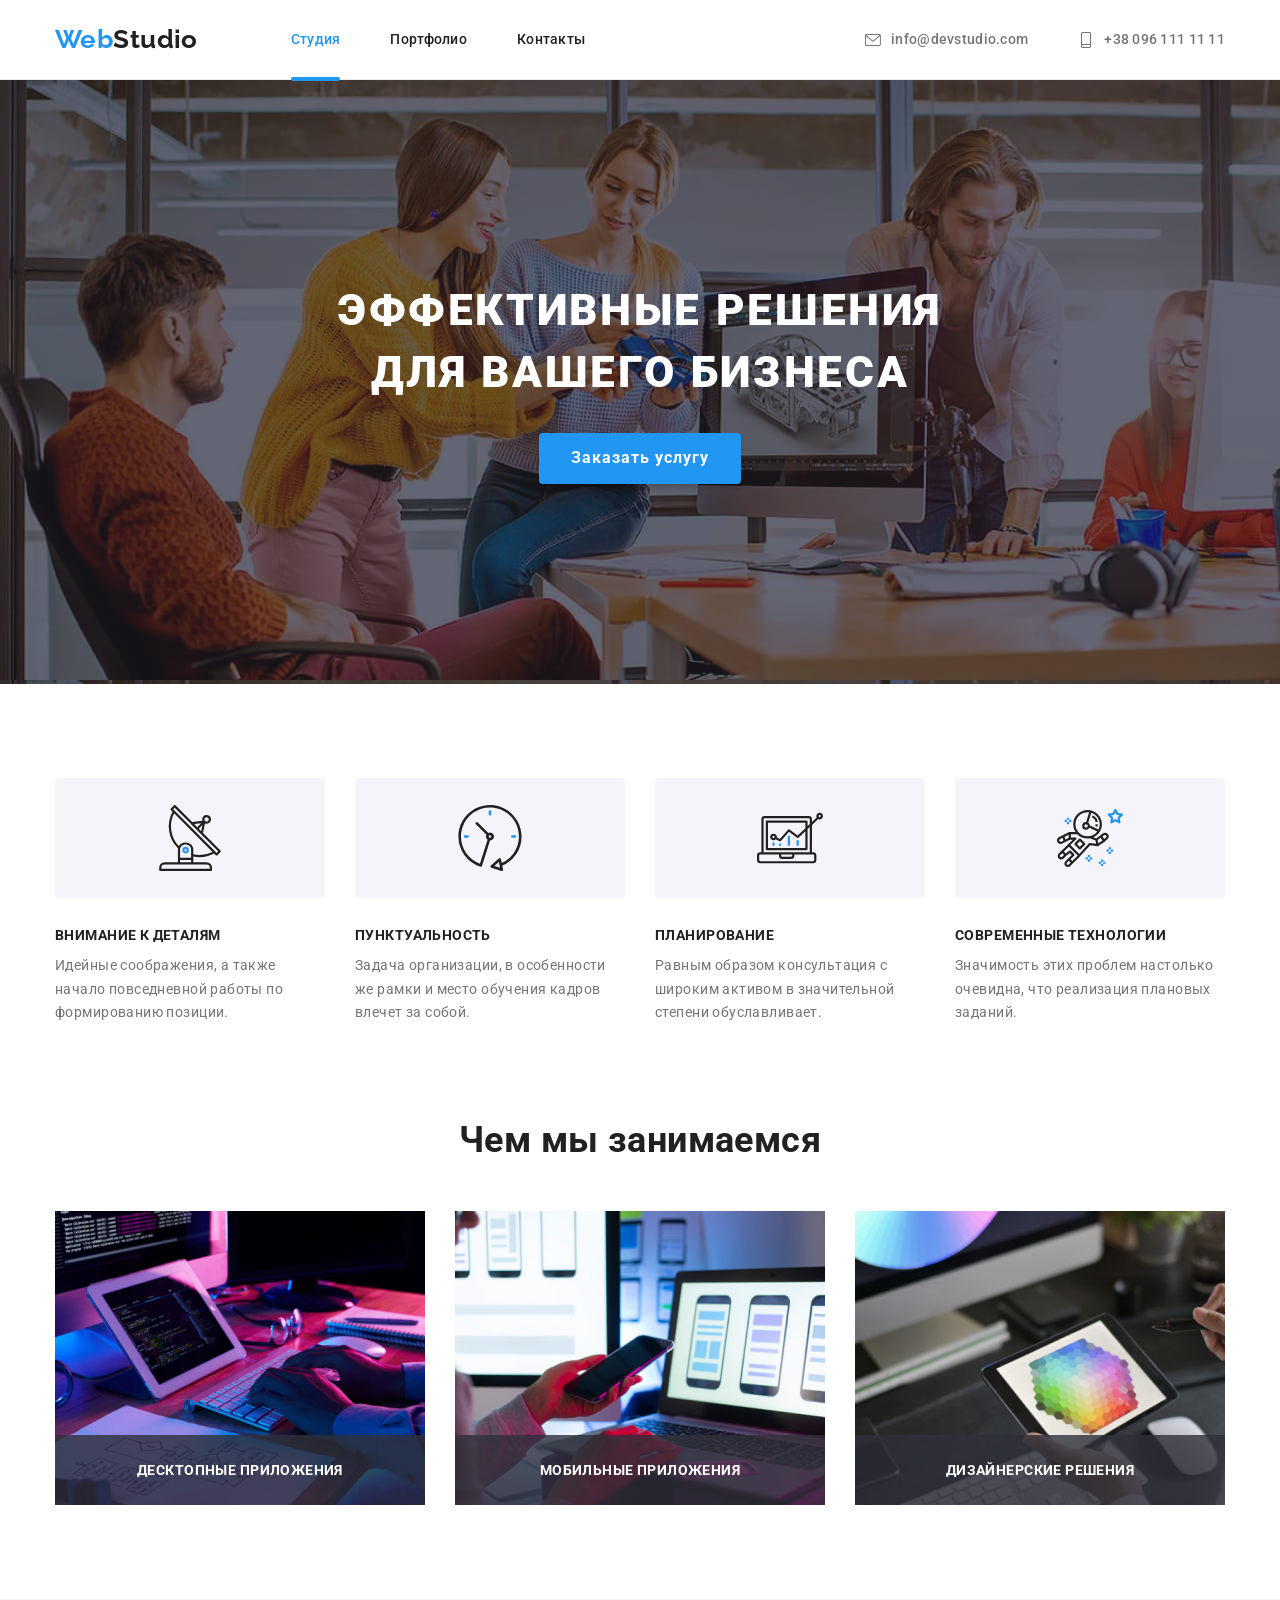
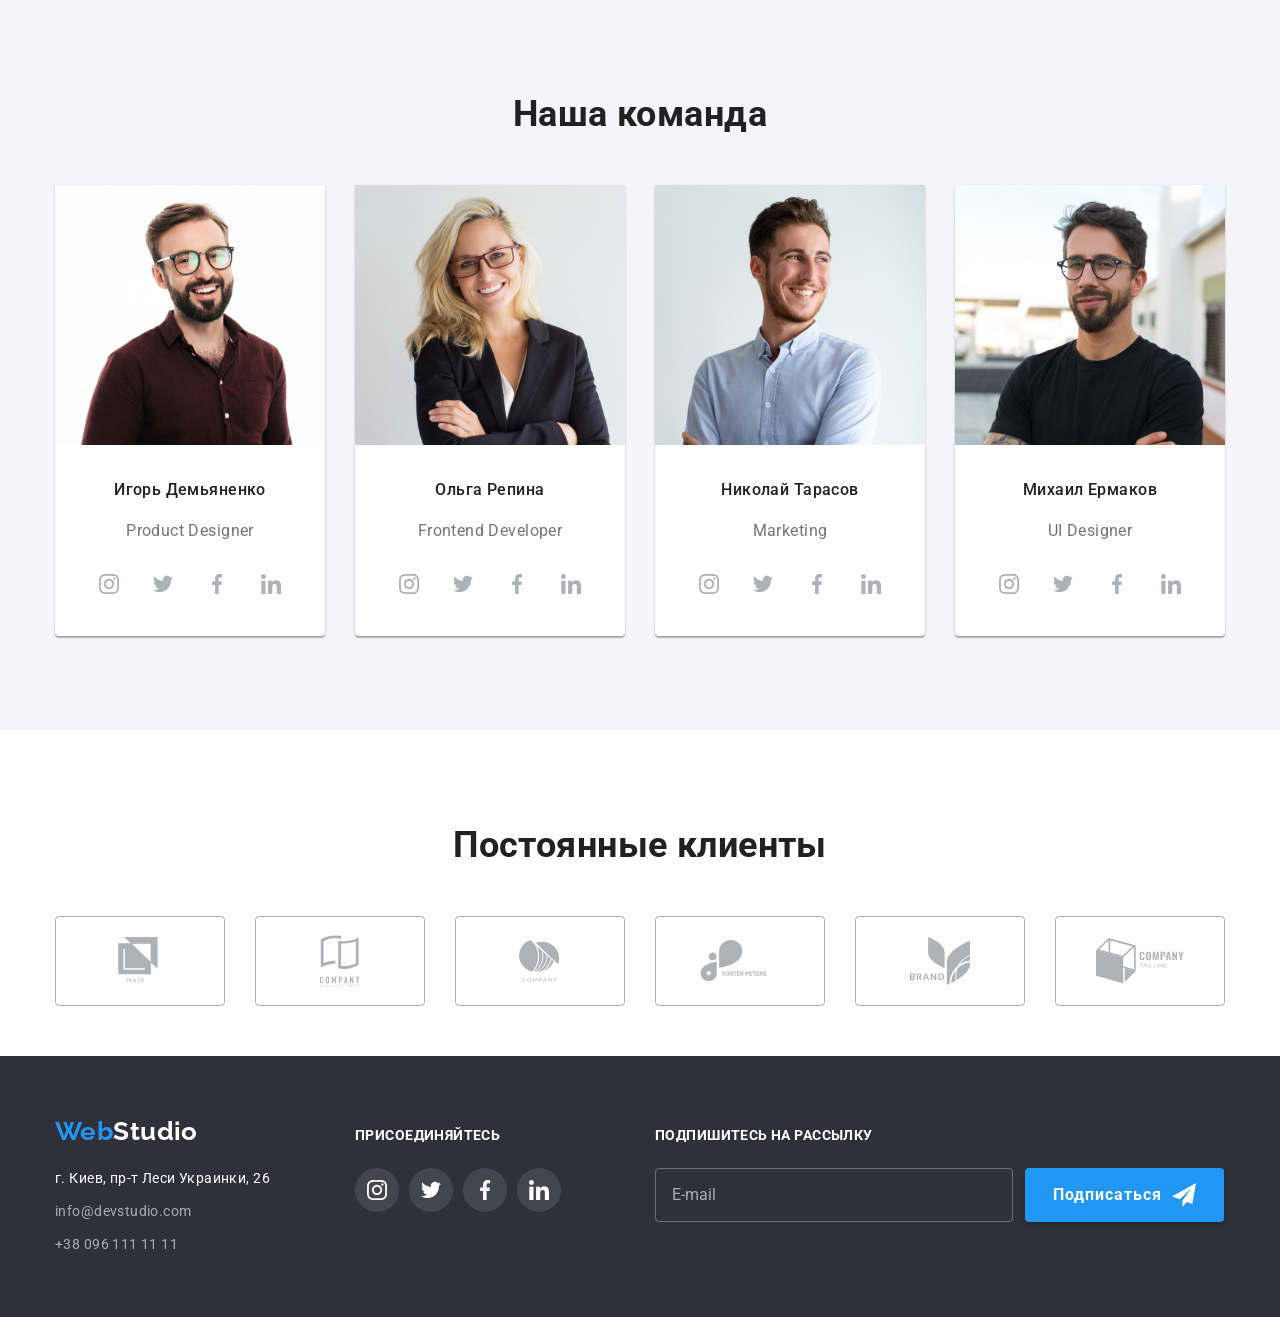
==== commit d3060a87: "Добавляет оформление модалки и формы в футере" ====
--- a/index.html
+++ b/index.html
@@ -352,6 +352,8 @@
 
     <footer class="footer-page">
       <div class="container all-footer">
+        <!--  ADDRESS  -->
+
         <div class="footer-container">
           <a href="./index.html" class="logo logo-for-footer">Web<span class="logo-footer">Studio</span></a>
           <address class="address-container">
@@ -366,6 +368,9 @@
             </ul>
           </address>
         </div>
+
+        <!--  JOIN  -->
+
         <div class="footer-container join-container">
           <p class="text"><strong class="join">присоединяйтесь</strong></p>
           <ul class="social-list-footer list">
@@ -395,15 +400,24 @@
             </li>
           </ul>
         </div>
+
+        <!--  SIGN UP  -->
+
         <div class="footer-container mailing-container">
           <p class="text"><strong class="join">Подпишитесь на рассылку</strong></p>
-          <form action="">
-            <label for=""><input type="email" name="email-input" /></label>
-          </form>
-          <button type="submit" class="main-button send-btn">Подписаться</button>
+          <div class="input-mailing">
+            <form class="form-mailing">
+              <div class="form-field-mailing">
+                <input type="email" name="mailing" id="mailing" placeholder="E-mail" />
+              </div>
+            </form>
+            <button type="submit" class="main-button send-btn">Подписаться</button>
+          </div>
         </div>
       </div>
     </footer>
+
+    <!--  MODAL WINDOW -->
 
     <div class="backdrop is-hidden" data-modal>
       <div class="modal">
@@ -412,6 +426,50 @@
             <use href="./img/icons/sprite.svg#icon-close-button"></use>
           </svg>
         </button>
+        <p class="modal-title">Оставьте свои данные, мы вам перезвоним</p>
+        <form class="modal-form">
+          <div class="form-group">
+            <span class="input-icon">
+              <svg class="icon" width="18px" height="18px">
+                <use href="./img/icons/sprite.svg#person-form"></use>
+              </svg>
+            </span>
+            <label for="name">Имя</label>
+            <input type="text" name="name" class="form-input" id="name" />
+          </div>
+
+          <div class="form-group">
+            <span class="input-icon"
+              ><svg class="icon" width="18px" height="18px">
+                <use href="./img/icons/sprite.svg#phone-form"></use></svg
+            ></span>
+            <label for="tel">Телефон</label>
+            <input type="tel" name="tel" class="form-input" id="tel" />
+          </div>
+
+          <div class="form-group">
+            <span class="input-icon"
+              ><svg class="icon" width="18px" height="18px">
+                <use href="./img/icons/sprite.svg#email-form"></use></svg
+            ></span>
+            <label for="email">Почта</label>
+            <input type="email" name="email" class="form-input" id="email" />
+          </div>
+
+          <div class="form-group comment">
+            <label for="comment">Комментарий</label>
+            <textarea name="comment" id="comment" rows="6" placeholder="Введите текст"></textarea>
+          </div>
+
+          <div class="agreement">
+            <input type="checkbox" name="agreement" id="agreement" />
+            <label for="agreement"
+              >Соглашаюсь с рассылкой и принимаю
+              <a href="#" class="agreement-conditions-link">Условия договора</a></label
+            >
+          </div>
+          <button type="submit" class="main-button send-modal-btn">Отправить</button>
+        </form>
       </div>
     </div>
     <script src="./js/modal.js"></script>
--- a/css/common.css
+++ b/css/common.css
@@ -211,6 +211,8 @@
   justify-content: space-between;
 }
 
+/* ======== ADDRESS ======== */
+
 .footer-container {
   width: 270px;
 }
@@ -269,27 +271,9 @@
   color: var(--accent-color);
 }
 
-.card-footer {
-  padding: 24px 20px;
-}
-
-.card-footer .title {
-  color: var(--title-text-color);
-
-  font-weight: 700;
-  font-size: 18px;
-  line-height: 2;
-  letter-spacing: 0.06em;
-  margin-bottom: 4px;
-  margin-top: 0;
-}
-
-.card-footer .text {
-  font-size: 16px;
-  line-height: 1.9;
-  margin: 0;
-  color: var(--text-main-color);
-}
+/* ======== END ADDRESS ======== */
+
+/* ======== JOIN SOCIAL LINKS ======== */
 
 .join {
   text-transform: uppercase;
@@ -309,23 +293,28 @@
   border-radius: 50%;
   color: #ffffff;
 }
+/* ======== END JOIN SOCIAL LINKS ======== */
+
+/* ======== SIGN UP FORM ======== */
 
 .footer-container.mailing-container {
   width: 570px;
 }
 
 .main-button.send-btn {
-  position: relative;
+  padding-right: 28px;
+  padding-left: 28px;
+  display: flex;
+  justify-content: center;
+  align-items: center;
 }
 
 .main-button.send-btn::after {
   content: '';
-  /* position: absolute;
-  top: 13px;
-  right: 18px; */
   display: inline-block;
   width: 24px;
   height: 24px;
+
   margin-left: 10px;
 
   background-image: url(../img/icons/send.svg);
@@ -333,9 +322,35 @@
   background-repeat: no-repeat;
 }
 
-/* .send-icon {
-  fill: currentColor;
-} */
+.input-mailing {
+  display: flex;
+}
+
+.form-mailing {
+  margin-right: 12px;
+}
+
+.form-field-mailing input {
+  display: block;
+  background-color: transparent;
+  border: 1px solid rgba(255, 255, 255, 0.3);
+  border-radius: 4px;
+
+  width: 358px;
+  padding: 16px 16px;
+
+  font-size: 16px;
+  line-height: 1.25;
+  color: rgba(255, 255, 255, 0.6);
+}
+
+.form-field-mailing input::placeholder {
+  font-size: 16px;
+  line-height: 1.25;
+  color: rgba(255, 255, 255, 0.6);
+}
+
+/* ======== END SIGN UP FORM ======== */
 
 /* ======== END FOOTER ======== */
 
--- a/css/styles.css
+++ b/css/styles.css
@@ -443,6 +443,28 @@
   transform: translateY(0);
 }
 
+.card-footer {
+  padding: 24px 20px;
+}
+
+.card-footer .title {
+  color: var(--title-text-color);
+
+  font-weight: 700;
+  font-size: 18px;
+  line-height: 2;
+  letter-spacing: 0.06em;
+  margin-bottom: 4px;
+  margin-top: 0;
+}
+
+.card-footer .text {
+  font-size: 16px;
+  line-height: 1.9;
+  margin: 0;
+  color: var(--text-main-color);
+}
+
 /* ======== END EXAMPLES ======== */
 
 /* ======== MODAL WINDOW ======== */
@@ -481,6 +503,7 @@
 
   min-height: 580px;
   min-width: 528px;
+  padding: 40px;
 
   background-color: #fff;
 }
@@ -505,4 +528,108 @@
   cursor: pointer;
 }
 
-/* ======== END MODAL WINDOW ======== */
+.close-modal-button:hover .close-button-icon,
+.close-modal-button:focus .close-button-icon {
+  fill: var(--accent-color);
+}
+
+.modal-title {
+  font-weight: 700;
+  font-size: 20px;
+  line-height: 1.15;
+  text-align: center;
+  color: var(--title-text-color);
+
+  margin-bottom: 12px;
+}
+
+.form-group {
+  display: flex;
+  flex-direction: column;
+
+  margin-bottom: 10px;
+}
+
+.form-group label {
+  margin-bottom: 4px;
+  font-size: 12px;
+  line-height: 1.167;
+  letter-spacing: 0.01em;
+}
+
+.form-group input {
+  padding-left: 42px;
+  padding-right: 12px;
+  padding-top: 11px;
+  padding-bottom: 11px;
+  border: 1px solid rgba(33, 33, 33, 0.2);
+  border-radius: 4px;
+}
+
+.form-input:hover {
+  border: 1px solid var(--accent-color);
+}
+
+.form-input:focus-within .input-icon {
+  fill: var(--accent-color);
+}
+
+.form-group.comment {
+  margin-bottom: 20px;
+}
+
+.form-group.comment textarea {
+  resize: none;
+  border: 1px solid rgba(33, 33, 33, 0.2);
+  border-radius: 4px;
+
+  padding: 12px 16px;
+}
+
+.form-group.comment textarea:hover,
+.form-group.comment textarea:focus {
+  border: 1px solid var(--accent-color);
+}
+
+.form-group.comment textarea::placeholder {
+  font-size: 12px;
+  line-height: 1.667;
+  letter-spacing: 0.01em;
+
+  color: rgba(117, 117, 117, 0.5);
+}
+
+.agreement {
+  margin-bottom: 20px;
+  display: flex;
+  align-items: center;
+}
+
+.agreement label {
+  margin-left: 8px;
+}
+
+.agreement-conditions-link {
+  color: var(--accent-color);
+}
+
+.main-button.send-modal-btn {
+  display: block;
+  padding-left: 55px;
+  padding-right: 55px;
+  margin-right: auto;
+  margin-left: auto;
+}
+
+.input-icon {
+  position: relative;
+}
+
+.icon {
+  display: inline-block;
+  position: absolute;
+  top: 28px;
+  left: 12px;
+}
+
+/* ======== END MODAL WINDOW ======== */ ;
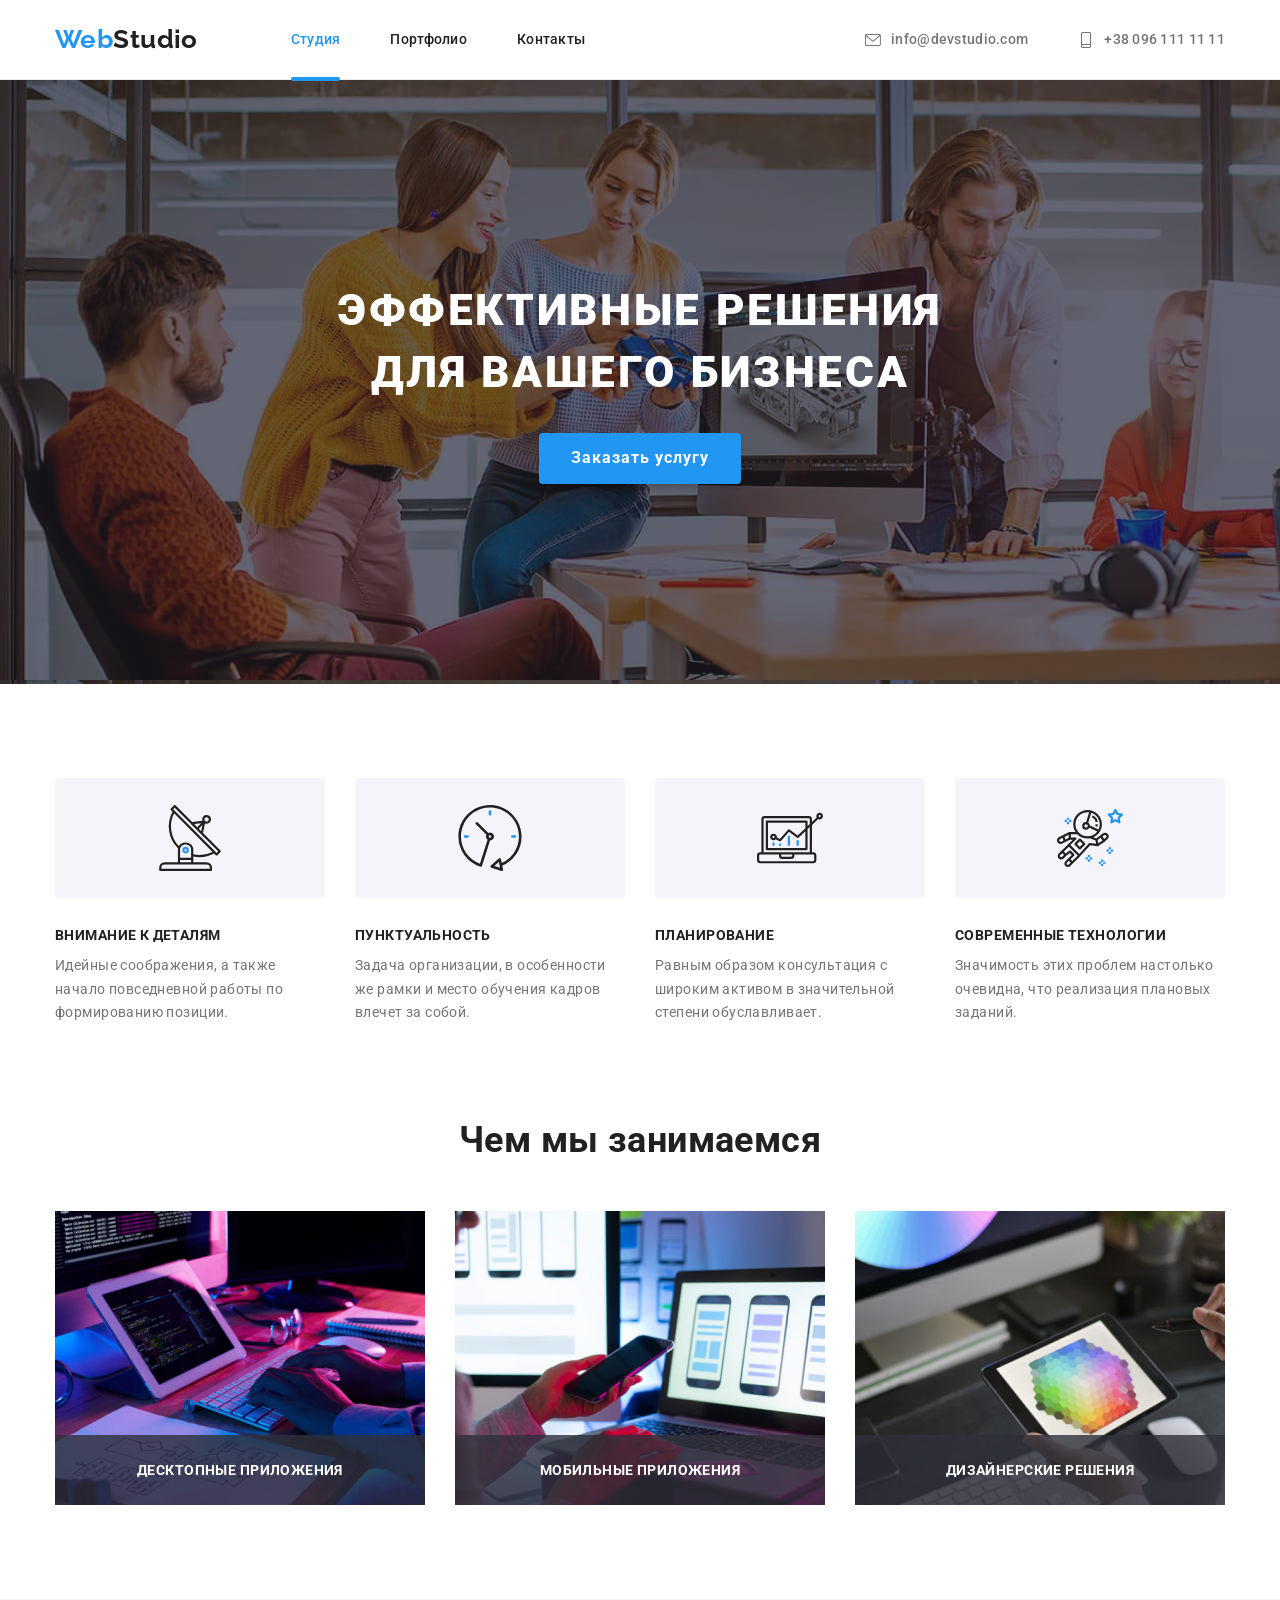
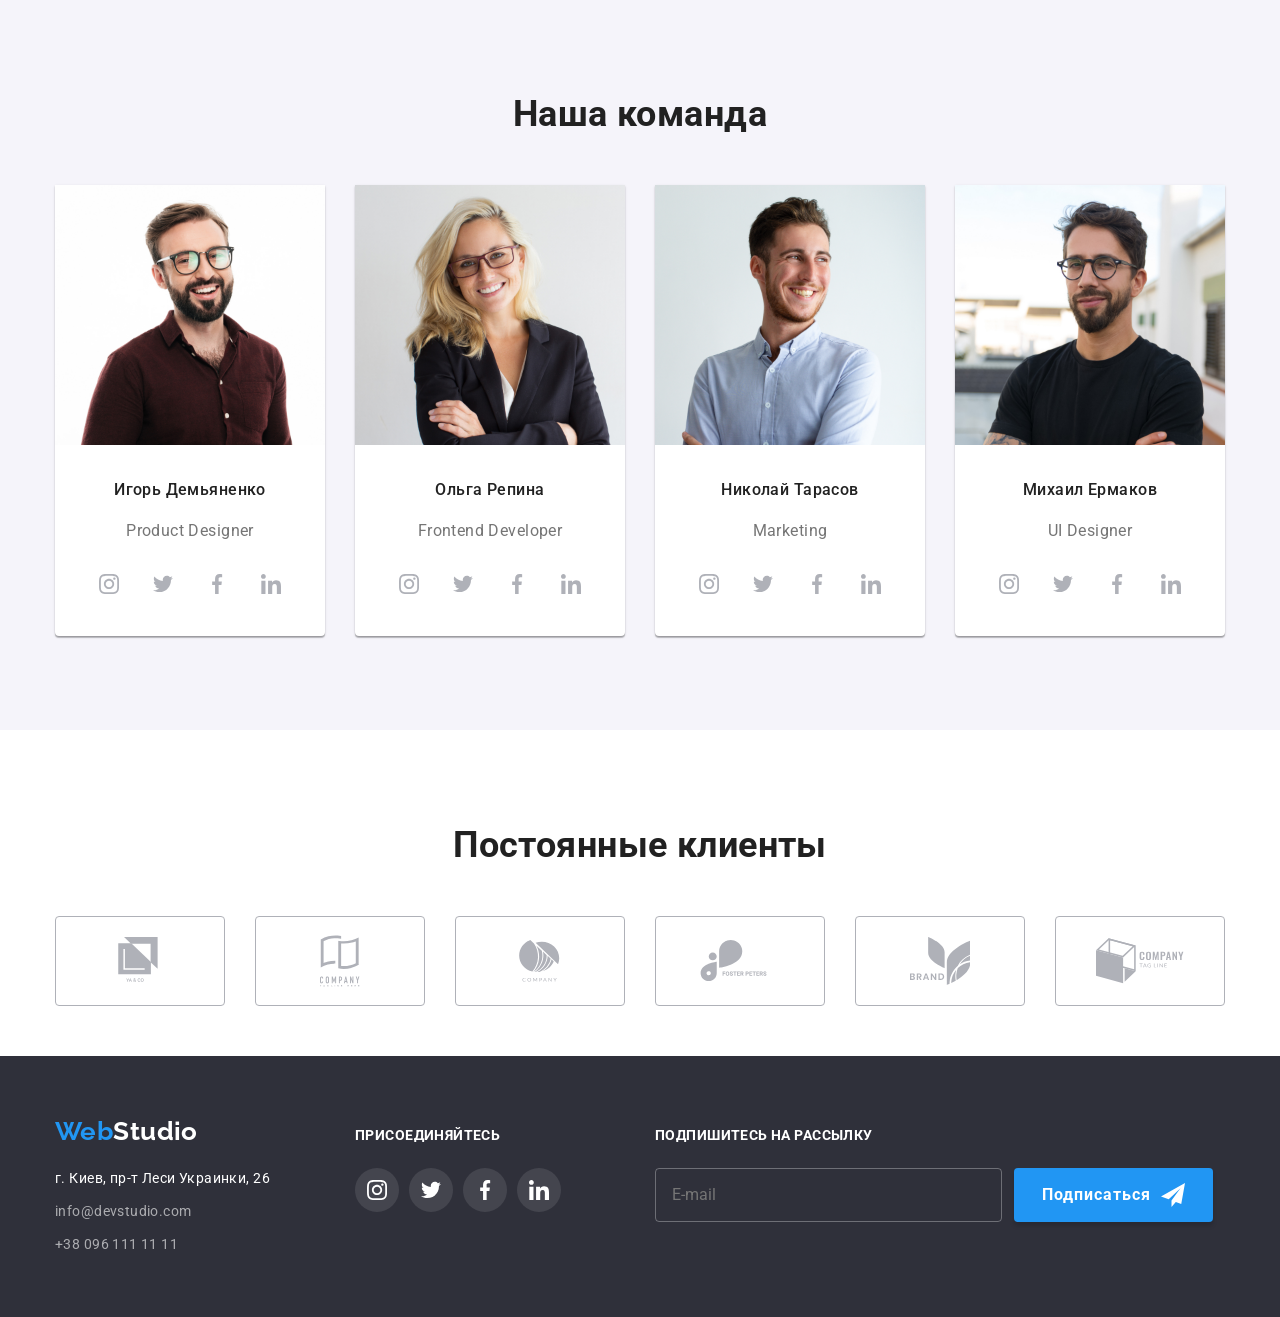
==== commit b5db7ec3: "Добавляет оформление модального окна" ====
--- a/index.html
+++ b/index.html
@@ -405,14 +405,11 @@
 
         <div class="footer-container mailing-container">
           <p class="text"><strong class="join">Подпишитесь на рассылку</strong></p>
-          <div class="input-mailing">
-            <form class="form-mailing">
-              <div class="form-field-mailing">
-                <input type="email" name="mailing" id="mailing" placeholder="E-mail" />
-              </div>
-            </form>
+
+          <form class="form-mailing">
+            <input type="email" class="form-field-mailing" name="mailing" id="mailing" placeholder="E-mail" />
             <button type="submit" class="main-button send-btn">Подписаться</button>
-          </div>
+          </form>
         </div>
       </div>
     </footer>
@@ -427,45 +424,48 @@
           </svg>
         </button>
         <p class="modal-title">Оставьте свои данные, мы вам перезвоним</p>
+
         <form class="modal-form">
           <div class="form-group">
-            <span class="input-icon">
+            <label for="user-name">Имя</label>
+            <div class="form-field">
+              <input type="text" name="user-name" class="form-input" id="name" />
               <svg class="icon" width="18px" height="18px">
                 <use href="./img/icons/sprite.svg#person-form"></use>
               </svg>
-            </span>
-            <label for="name">Имя</label>
-            <input type="text" name="name" class="form-input" id="name" />
+            </div>
           </div>
 
           <div class="form-group">
-            <span class="input-icon"
-              ><svg class="icon" width="18px" height="18px">
-                <use href="./img/icons/sprite.svg#phone-form"></use></svg
-            ></span>
-            <label for="tel">Телефон</label>
-            <input type="tel" name="tel" class="form-input" id="tel" />
+            <label for="user-phone">Телефон</label>
+            <div class="form-field">
+              <input type="tel" name="user-phone" class="form-input" id="user-phone" />
+              <svg class="icon" width="18px" height="18px">
+                <use href="./img/icons/sprite.svg#phone-form"></use>
+              </svg>
+            </div>
           </div>
 
           <div class="form-group">
-            <span class="input-icon"
-              ><svg class="icon" width="18px" height="18px">
-                <use href="./img/icons/sprite.svg#email-form"></use></svg
-            ></span>
-            <label for="email">Почта</label>
-            <input type="email" name="email" class="form-input" id="email" />
+            <label for="user-email">Почта</label>
+            <div class="form-field">
+              <input type="email" name="user-email" class="form-input" id="user-email" />
+              <svg class="icon" width="18px" height="18px">
+                <use href="./img/icons/sprite.svg#email-form"></use>
+              </svg>
+            </div>
           </div>
 
           <div class="form-group comment">
-            <label for="comment">Комментарий</label>
-            <textarea name="comment" id="comment" rows="6" placeholder="Введите текст"></textarea>
+            <label for="user-comment">Комментарий</label>
+            <textarea name="user-comment" id="user-comment" placeholder="Введите текст"></textarea>
           </div>
 
           <div class="agreement">
-            <input type="checkbox" name="agreement" id="agreement" />
-            <label for="agreement"
+            <input type="checkbox" class="agreement-field visually-hidden" name="user-agreement" id="user-agreement" />
+            <label for="user-agreement" class="agreement-label"
               >Соглашаюсь с рассылкой и принимаю
-              <a href="#" class="agreement-conditions-link">Условия договора</a></label
+              <a href="#" class="agreement-conditions-link"> Условия договора</a></label
             >
           </div>
           <button type="submit" class="main-button send-modal-btn">Отправить</button>
--- a/css/common.css
+++ b/css/common.css
@@ -314,7 +314,6 @@
   display: inline-block;
   width: 24px;
   height: 24px;
-
   margin-left: 10px;
 
   background-image: url(../img/icons/send.svg);
@@ -322,26 +321,31 @@
   background-repeat: no-repeat;
 }
 
-.input-mailing {
-  display: flex;
-}
-
 .form-mailing {
+  display: flex;
   margin-right: 12px;
 }
 
-.form-field-mailing input {
+.form-field-mailing {
   display: block;
   background-color: transparent;
   border: 1px solid rgba(255, 255, 255, 0.3);
   border-radius: 4px;
+  outline: none;
 
   width: 358px;
   padding: 16px 16px;
+  margin-right: 12px;
 
   font-size: 16px;
   line-height: 1.25;
-  color: rgba(255, 255, 255, 0.6);
+  color: #fff;
+
+  transition: border-color 250ms cubic-bezier(0.4, 0, 0.2, 1);
+}
+
+.form-field-mailing:focus {
+  border-color: var(--accent-color);
 }
 
 .form-field-mailing input::placeholder {
--- a/css/styles.css
+++ b/css/styles.css
@@ -528,6 +528,10 @@
   cursor: pointer;
 }
 
+.close-button-icon {
+  transition: fill 250ms cubic-bezier(0.4, 0, 0.2, 1);
+}
+
 .close-modal-button:hover .close-button-icon,
 .close-modal-button:focus .close-button-icon {
   fill: var(--accent-color);
@@ -557,20 +561,40 @@
   letter-spacing: 0.01em;
 }
 
-.form-group input {
+.form-input {
+  width: 100%;
+  height: 40px;
   padding-left: 42px;
   padding-right: 12px;
   padding-top: 11px;
   padding-bottom: 11px;
   border: 1px solid rgba(33, 33, 33, 0.2);
   border-radius: 4px;
-}
-
-.form-input:hover {
-  border: 1px solid var(--accent-color);
-}
-
-.form-input:focus-within .input-icon {
+  outline: none;
+
+  transition: border-color 250ms cubic-bezier(0.4, 0, 0.2, 1);
+}
+
+.form-field {
+  position: relative;
+}
+
+.icon {
+  display: inline-block;
+  position: absolute;
+  top: 50%;
+  left: 15px;
+  transform: translateY(-50%);
+  color: currentColor;
+
+  transition: fill 250ms cubic-bezier(0.4, 0, 0.2, 1);
+}
+
+.form-input:focus {
+  border-color: var(--accent-color);
+}
+
+.form-input:focus + .icon {
   fill: var(--accent-color);
 }
 
@@ -579,14 +603,17 @@
 }
 
 .form-group.comment textarea {
+  width: 100%;
+  height: 120px;
   resize: none;
   border: 1px solid rgba(33, 33, 33, 0.2);
   border-radius: 4px;
-
+  outline: none;
   padding: 12px 16px;
-}
-
-.form-group.comment textarea:hover,
+
+  transition: border 250ms cubic-bezier(0.4, 0, 0.2, 1);
+}
+
 .form-group.comment textarea:focus {
   border: 1px solid var(--accent-color);
 }
@@ -600,13 +627,29 @@
 }
 
 .agreement {
-  margin-bottom: 20px;
-  display: flex;
-  align-items: center;
-}
-
-.agreement label {
-  margin-left: 8px;
+  text-align: center;
+  margin-bottom: 30px;
+}
+
+.agreement-label::before {
+  content: '';
+  display: inline-block;
+  width: 16px;
+  height: 15px;
+  border: 2px solid rgba(33, 33, 33, 1);
+  border-radius: 2px;
+  vertical-align: text-top;
+
+  margin-right: 8px;
+}
+
+.agreement-field:checked + .agreement-label::before {
+  background-color: var(--accent-color);
+  background-image: url(../img/icons/vector.svg);
+  background-size: 11px 8px;
+  background-repeat: no-repeat;
+  background-position: center;
+  border: none;
 }
 
 .agreement-conditions-link {
@@ -615,21 +658,10 @@
 
 .main-button.send-modal-btn {
   display: block;
+  padding-right: 55px;
   padding-left: 55px;
-  padding-right: 55px;
   margin-right: auto;
   margin-left: auto;
 }
 
-.input-icon {
-  position: relative;
-}
-
-.icon {
-  display: inline-block;
-  position: absolute;
-  top: 28px;
-  left: 12px;
-}
-
 /* ======== END MODAL WINDOW ======== */ ;
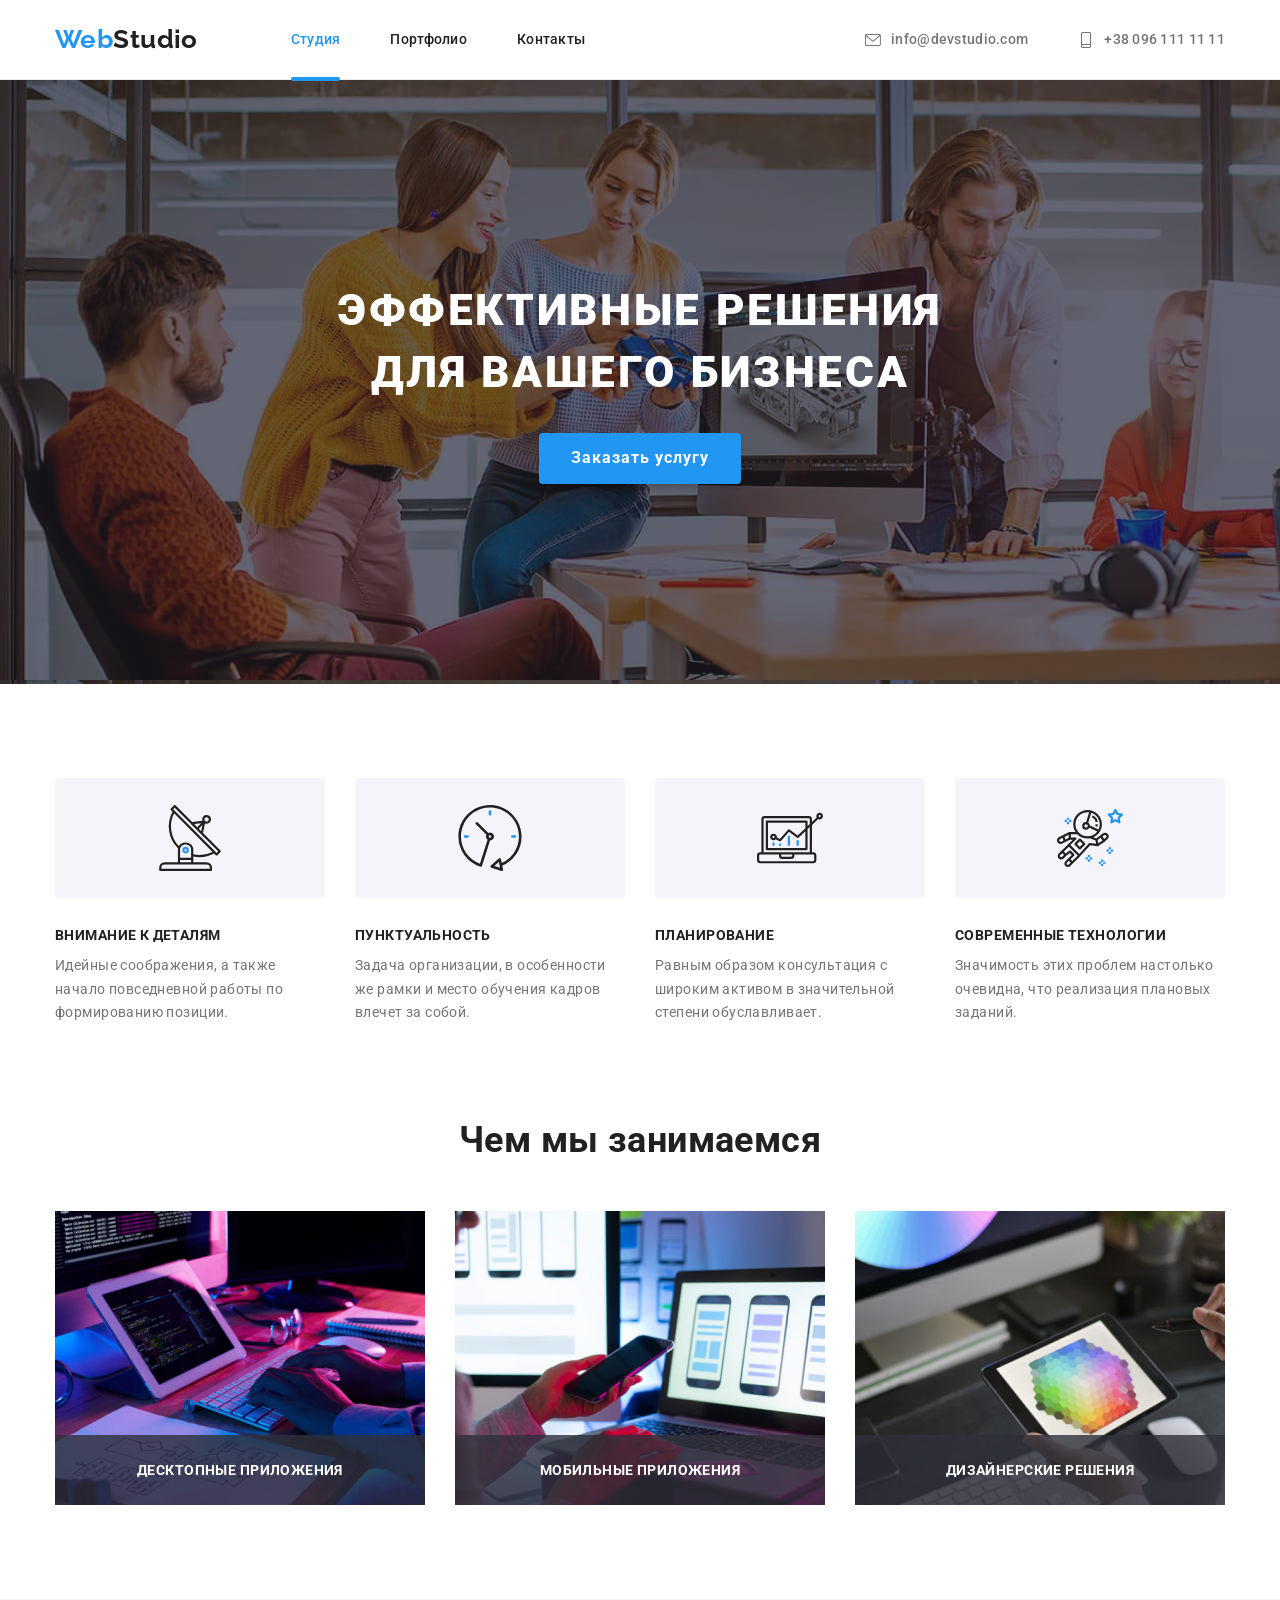
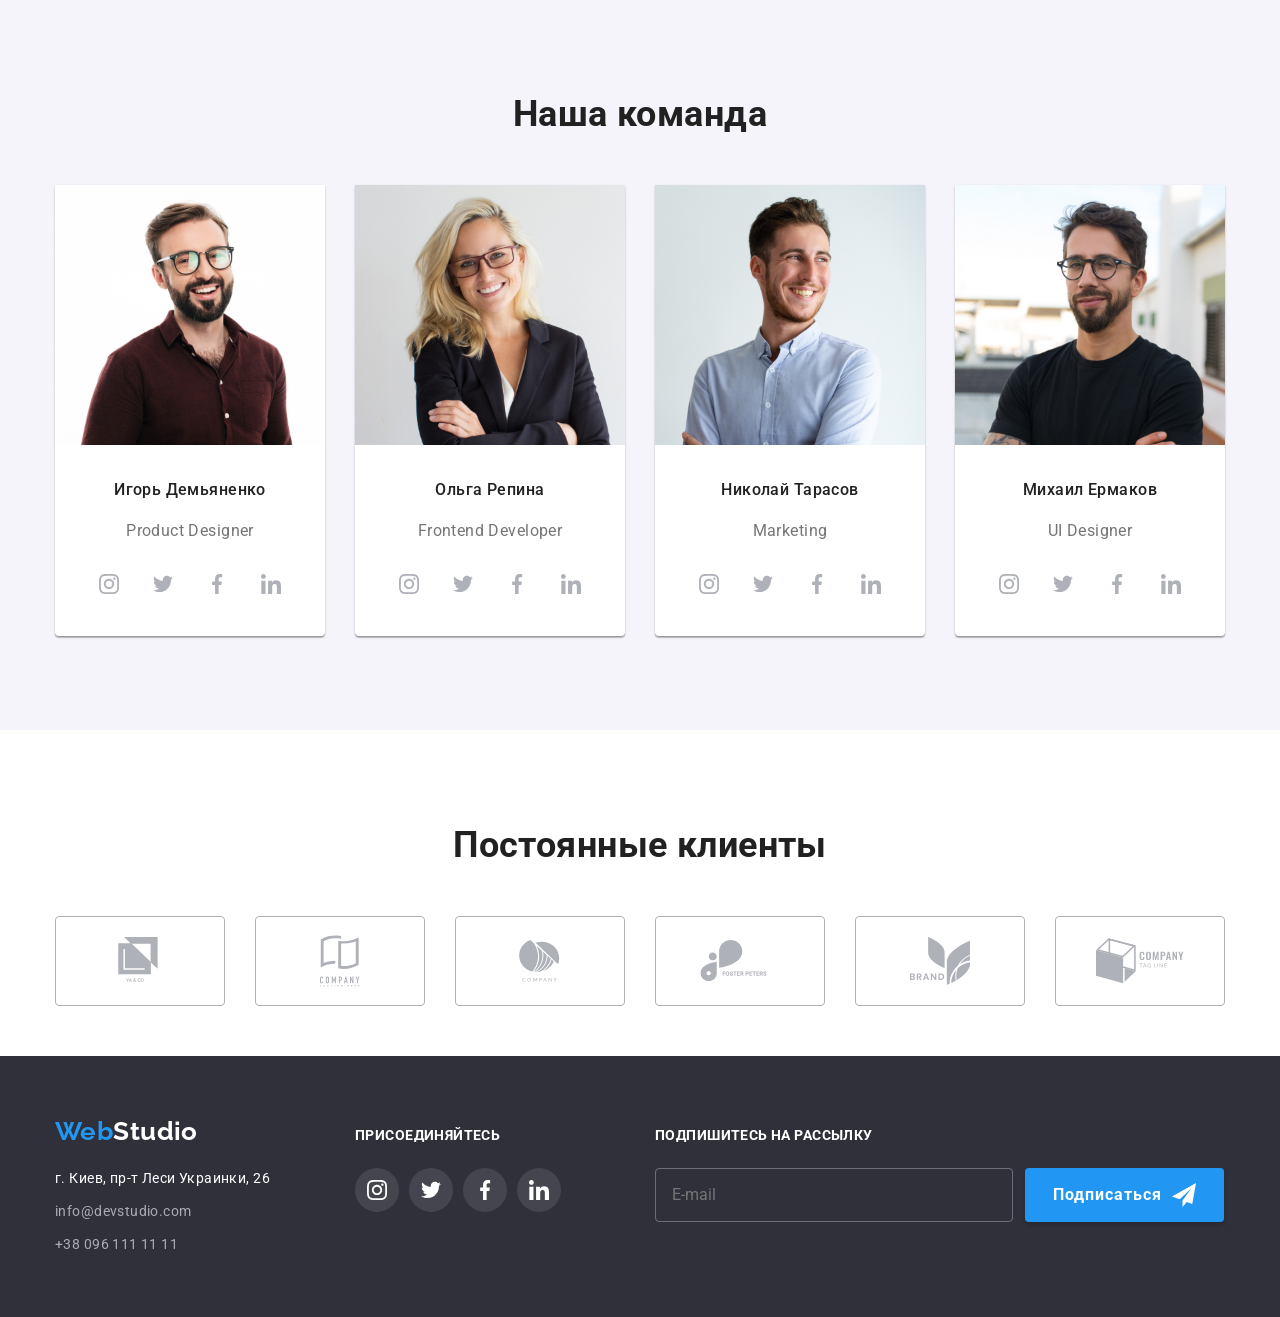
==== commit 3970851f: "Фиксит ошибки из валидатора" ====
--- a/index.html
+++ b/index.html
@@ -429,7 +429,7 @@
           <div class="form-group">
             <label for="user-name">Имя</label>
             <div class="form-field">
-              <input type="text" name="user-name" class="form-input" id="name" />
+              <input type="text" name="user-name" class="form-input" id="user-name" />
               <svg class="icon" width="18px" height="18px">
                 <use href="./img/icons/sprite.svg#person-form"></use>
               </svg>
--- a/css/common.css
+++ b/css/common.css
@@ -317,13 +317,12 @@
   margin-left: 10px;
 
   background-image: url(../img/icons/send.svg);
-  background-position: contain;
+  background-size: contain;
   background-repeat: no-repeat;
 }
 
 .form-mailing {
   display: flex;
-  margin-right: 12px;
 }
 
 .form-field-mailing {
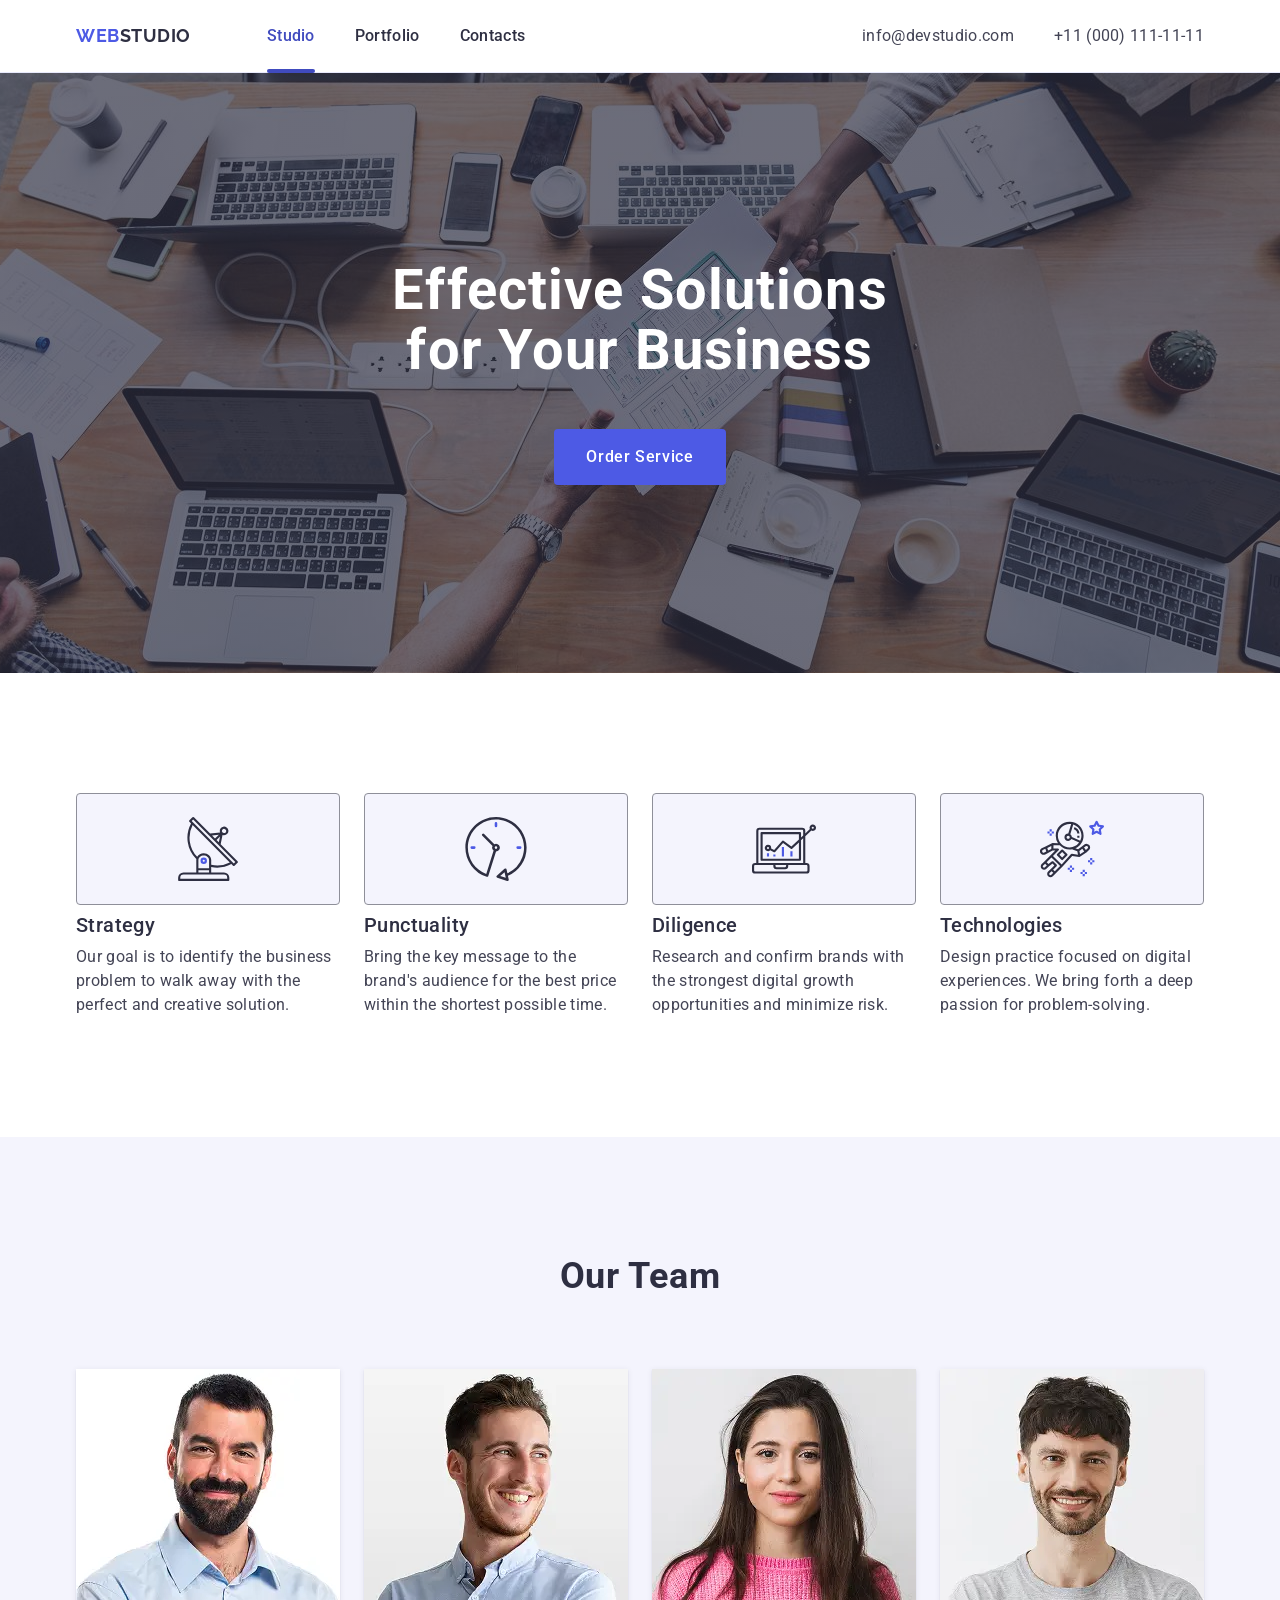
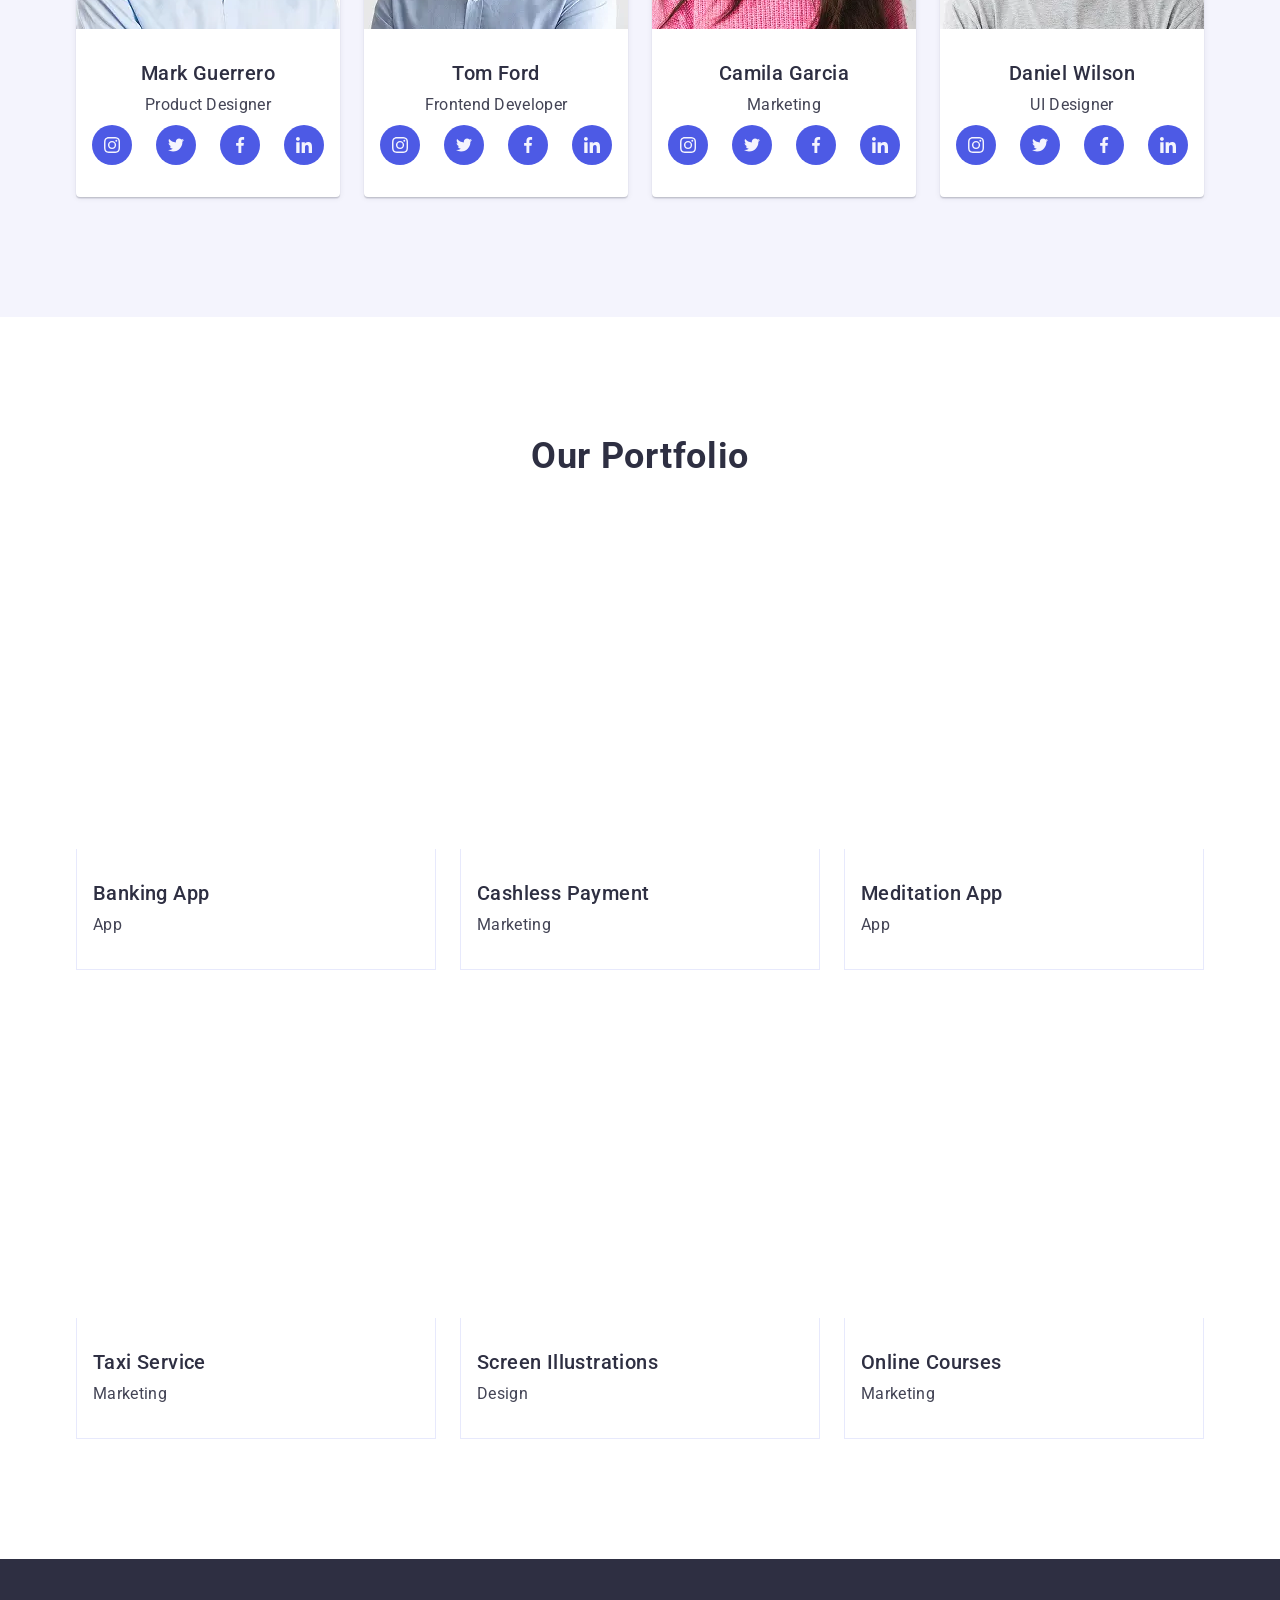
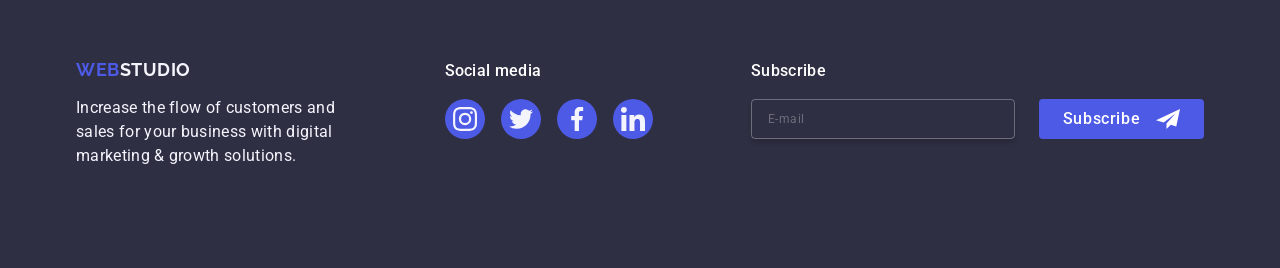
==== commit 8cc5daf1: "Complete adaptive styles" ====
--- a/index.html
+++ b/index.html
@@ -1,477 +1,1083 @@
 <!DOCTYPE html>
-<html lang="ru">
+<html lang="en">
   <head>
     <meta charset="UTF-8" />
     <meta name="viewport" content="width=device-width, initial-scale=1.0" />
     <title>Web Studio</title>
-    <link rel="preconnect" href="https://fonts.gstatic.com" />
+    <link rel="preconnect" href="https://fonts.googleapis.com" />
+    <link rel="preconnect" href="https://fonts.gstatic.com" crossorigin />
     <link
-      href="https://fonts.googleapis.com/css2?family=Raleway:wght@700&family=Roboto:wght@400;500;700;900&display=swap"
+      href="https://fonts.googleapis.com/css2?family=Raleway:wght@700&family=Roboto:wght@400;500;700&display=swap"
       rel="stylesheet"
     />
     <link
       rel="stylesheet"
-      href="https://cdnjs.cloudflare.com/ajax/libs/modern-normalize/1.0.0/modern-normalize.min.css"
+      href="https://cdn.jsdelivr.net/npm/modern-normalize@2.0.0/modern-normalize.min.css"
     />
-    <link rel="stylesheet" href="./css/common.css" />
     <link rel="stylesheet" href="./css/styles.css" />
   </head>
-
-  <body>
-    <header class="header-page">
+  <body class="page-container">
+    <header class="header">
       <div class="container header-container">
-        <nav class="nav-container">
-          <a href="./index.html" class="logo logo-for-header">Web<span class="logo-header">Studio</span></a>
-
-          <ul class="site-nav list">
-            <li class="site-nav-item"><a href="./index.html" class="link current">Студия</a></li>
-            <li class="site-nav-item"><a href="./portfolio.html" class="link">Портфолио</a></li>
-            <li class="site-nav-item"><a href="#" class="link">Контакты</a></li>
+        <nav class="navigation">
+          <a href="./index.html" class="logo header-logo header-link"
+            >Web<span class="logo-text">Studio</span></a
+          >
+
+          <ul class="nav-list">
+            <li>
+              <a href="./index.html" class="nav-link header-link current"
+                >Studio</a
+              >
+            </li>
+            <li>
+              <a href="" class="nav-link header-link">Portfolio</a>
+            </li>
+            <li><a href="" class="nav-link header-link">Contacts</a></li>
           </ul>
         </nav>
-        <ul class="site-contacts list">
-          <li class="site-contacts-item mail-with-margin">
-            <a href="mailto:info@devstudio.com" class="link-contacts">
-              <svg class="contact-icon">
-                <use href="./img/icons/sprite.svg#icon-header-icon-envelope"></use>
-              </svg>
-              info@devstudio.com</a
-            >
-          </li>
-          <li class="site-contacts-item">
-            <a href="tel:+380961111111" class="link-contacts">
-              <svg class="contact-icon">
-                <use href="./img/icons/sprite.svg#icon-header-icon-smartphone"></use>
-              </svg>
-              +38 096 111 11 11</a
-            >
-          </li>
-        </ul>
+
+        <button type="button" class="burger-btn" data-menu-open>
+          <svg class="burger-btn-icon" width="24" height="24">
+            <use href="./images/icons.svg#icon-burder-menu"></use>
+          </svg>
+        </button>
+
+        <address class="contacts">
+          <ul class="contacts-list">
+            <li>
+              <a href="mailto:info@devstudio.com" class="contacts-link"
+                >info@devstudio.com</a
+              >
+            </li>
+            <li>
+              <a href="tel:+110001111111" class="contacts-link"
+                >+11 (000) 111-11-11</a
+              >
+            </li>
+          </ul>
+        </address>
+      </div>
+
+      <!-- MOBILE MENU -->
+
+      <div class="modal-overlay mobile-menu-modal-overlay" data-menu>
+        <div class="mobile-menu-modal">
+          <button
+            type="button"
+            class="close-button mobile-menu-button"
+            data-menu-close
+          >
+            <svg class="close-icon" width="8" height="8">
+              <use href="./images/icons.svg#icon-close"></use>
+            </svg>
+          </button>
+          <ul class="mobile-menu-nav-list">
+            <li>
+              <a href="./index.html" class="nav-link mobile-menu-link current"
+                >Studio</a
+              >
+            </li>
+            <li>
+              <a href="" class="nav-link mobile-menu-link">Portfolio</a>
+            </li>
+            <li><a href="" class="nav-link mobile-menu-link">Contacts</a></li>
+          </ul>
+
+          <address class="contacts mobile-menu-contacts">
+            <ul class="contacts-list">
+              <li>
+                <a href="mailto:info@devstudio.com" class="contacts-link"
+                  >info@devstudio.com</a
+                >
+              </li>
+              <li>
+                <a href="tel:+110001111111" class="contacts-link"
+                  >+11 (000) 111-11-11</a
+                >
+              </li>
+            </ul>
+          </address>
+
+          <ul class="social-list menu-mobile">
+            <li class="social-link-item">
+              <a href="#" class="social-link"
+                ><svg class="social-icon" width="24" height="24">
+                  <use href="./images/icons.svg#icon-instagram"></use></svg
+              ></a>
+            </li>
+            <li class="social-link-item">
+              <a href="#" class="social-link"
+                ><svg class="social-icon" width="24" height="24">
+                  <use href="./images/icons.svg#icon-twitter"></use></svg
+              ></a>
+            </li>
+            <li class="social-link-item">
+              <a href="#" class="social-link"
+                ><svg class="social-icon" width="24" height="24">
+                  <use href="./images/icons.svg#icon-facebook"></use></svg
+              ></a>
+            </li>
+            <li class="social-link-item">
+              <a href="#" class="social-link"
+                ><svg class="social-icon" width="24" height="24">
+                  <use href="./images/icons.svg#icon-linkedin"></use></svg
+              ></a>
+            </li>
+          </ul>
+        </div>
       </div>
     </header>
+
     <main>
-      <!-- Герой -->
-
+      <!-- Hero -->
       <section class="hero">
         <div class="container">
-          <div class="hero-container">
-            <h1 class="hero-title">Эффективные решения для вашего бизнеса</h1>
-            <button type="button" class="main-button" data-modal-open>Заказать услугу</button>
-          </div>
+          <h1 class="hero-title">Effective Solutions for Your Business</h1>
+          <button type="button" class="hero-button" data-modal-open>
+            Order Service
+          </button>
         </div>
       </section>
 
-      <!-- Особенности -->
-      <section class="section features">
+      <!-- Peculiarities -->
+      <section class="section">
         <div class="container">
-          <h2 class="section-title visually-hidden">Наши особенности</h2>
-          <ul class="feature-list list">
-            <li class="feature-list-item icon-antenna">
-              <h3 class="title">Внимание к деталям</h3>
-              <p class="text">Идейные соображения, а также начало повседневной работы по формированию позиции.</p>
-            </li>
-            <li class="feature-list-item icon-diagram">
-              <h3 class="title">Пунктуальность</h3>
-              <p class="text">Задача организации, в особенности же рамки и место обучения кадров влечет за собой.</p>
-            </li>
-            <li class="feature-list-item icon-clock">
-              <h3 class="title">Планирование</h3>
-              <p class="text">Равным образом консультация с широким активом в значительной степени обуславливает.</p>
-            </li>
-            <li class="feature-list-item icon-astronaut">
-              <h3 class="title">Современные технологии</h3>
-              <p class="text">Значимость этих проблем настолько очевидна, что реализация плановых заданий.</p>
+          <h2 class="visually-hidden">Peculiarities</h2>
+          <ul class="peculiarities-list">
+            <li class="peculiarities-item">
+              <div class="icon-wrapper">
+                <svg class="social-icon" width="64" height="64">
+                  <use href="./images/icons.svg#icon-antenna"></use>
+                </svg>
+              </div>
+              <h3 class="peculiarities-card-title">Strategy</h3>
+              <p class="peculiarities-card-text">
+                Our goal is to identify the business problem to walk away with
+                the perfect and creative solution.
+              </p>
+            </li>
+            <li class="peculiarities-item">
+              <div class="icon-wrapper">
+                <svg class="social-icon" width="64" height="64">
+                  <use href="./images/icons.svg#icon-clock"></use>
+                </svg>
+              </div>
+              <h3 class="peculiarities-card-title">Punctuality</h3>
+              <p class="peculiarities-card-text">
+                Bring the key message to the brand's audience for the best price
+                within the shortest possible time.
+              </p>
+            </li>
+            <li class="peculiarities-item">
+              <div class="icon-wrapper">
+                <svg class="social-icon" width="64" height="64">
+                  <use href="./images/icons.svg#icon-diagram"></use>
+                </svg>
+              </div>
+              <h3 class="peculiarities-card-title">Diligence</h3>
+              <p class="peculiarities-card-text">
+                Research and confirm brands with the strongest digital growth
+                opportunities and minimize risk.
+              </p>
+            </li>
+            <li class="peculiarities-item">
+              <div class="icon-wrapper">
+                <svg class="social-icon" width="64" height="64">
+                  <use href="./images/icons.svg#icon-astronaut"></use>
+                </svg>
+              </div>
+              <h3 class="peculiarities-card-title">Technologies</h3>
+              <p class="peculiarities-card-text">
+                Design practice focused on digital experiences. We bring forth a
+                deep passion for problem-solving.
+              </p>
             </li>
           </ul>
         </div>
       </section>
 
-      <!-- Чем мы занимаемся -->
-      <section class="section works">
+      <!-- Our Team -->
+      <section class="section team">
         <div class="container">
-          <h2 class="section-title">Чем мы занимаемся</h2>
-          <ul class="work-list list">
-            <li class="work-list-item">
-              <div class="work-list-container">
-                <img src="./img/box_1.jpg" alt="Программист пишет код" width="370" height="294" class="img" />
-                <p class="work-description">Десктопные приложения</p>
-              </div>
-            </li>
-            <li class="work-list-item">
-              <div class="work-list-container">
+          <h2 class="section-title">Our team</h2>
+          <ul class="team-list">
+            <li class="team-list-item">
+              <picture>
+                <source
+                  srcset="
+                    /images/team/member1/teamMember1@1x.webp 1x,
+                    /images/team/member1/teamMember1@2x.webp 2x
+                  "
+                  type="image/webp"
+                />
+                <source
+                  srcset="
+                    /images/team/member1/teamMember1@1x.jpg 1x,
+                    /images/team/member1/teamMember1@2x.jpg 2x
+                  "
+                />
                 <img
-                  src="./img/box_2.jpg"
-                  alt="Команда дизайнеров работает над интерфейсом мобильного телефона"
-                  width="370"
-                  height="294"
-                  class="img"
-                />
-                <p class="work-description">Мобильные приложения</p>
-              </div>
-            </li>
-            <li class="work-list-item">
-              <div class="work-list-container">
+                  src="/images/team/member1/teamMember1.jpg"
+                  alt="Mark Guerrero portrait"
+                  width="264"
+                  height="260"
+                />
+              </picture>
+              <div class="team-card-footer">
+                <h3 class="card-title">Mark Guerrero</h3>
+                <p class="team-card-text">Product Designer</p>
+                <ul class="social-list">
+                  <li class="social-link-item">
+                    <a href="#" class="social-link"
+                      ><svg class="social-icon" width="16" height="16">
+                        <use
+                          href="./images/icons.svg#icon-instagram"
+                        ></use></svg
+                    ></a>
+                  </li>
+                  <li class="social-link-item">
+                    <a href="#" class="social-link"
+                      ><svg class="social-icon" width="16" height="16">
+                        <use href="./images/icons.svg#icon-twitter"></use></svg
+                    ></a>
+                  </li>
+                  <li class="social-link-item">
+                    <a href="#" class="social-link"
+                      ><svg class="social-icon" width="16" height="16">
+                        <use href="./images/icons.svg#icon-facebook"></use></svg
+                    ></a>
+                  </li>
+                  <li class="social-link-item">
+                    <a href="#" class="social-link"
+                      ><svg class="social-icon" width="16" height="16">
+                        <use href="./images/icons.svg#icon-linkedin"></use></svg
+                    ></a>
+                  </li>
+                </ul>
+              </div>
+            </li>
+            <li class="team-list-item">
+              <picture>
+                <source
+                  srcset="
+                    /images/team/member2/teamMember2@1x.webp 1x,
+                    /images/team/member2/teamMember2@2x.webp 2x
+                  "
+                  type="image/webp"
+                />
+                <source
+                  srcset="
+                    /images/team/member2/teamMember2@1x.jpg 1x,
+                    /images/team/member2/teamMember2@2x.jpg 2x
+                  "
+                />
                 <img
-                  src="./img/box_3.jpg"
-                  alt="Веб-дизанер работает с графическим планшетом для выбора цвета"
-                  width="370"
-                  height="294"
-                  class="img"
-                />
-                <p class="work-description">Дизайнерские решения</p>
+                  src="/images/team/member2/teamMember2.jpg"
+                  alt="Tom Ford portrait"
+                  width="264"
+                  height="260"
+                />
+              </picture>
+              <div class="team-card-footer">
+                <h3 class="card-title">Tom Ford</h3>
+                <p class="team-card-text">Frontend Developer</p>
+                <ul class="social-list">
+                  <li class="social-link-item">
+                    <a href="#" class="social-link"
+                      ><svg class="social-icon" width="16px" height="16px">
+                        <use
+                          href="./images/icons.svg#icon-instagram"
+                        ></use></svg
+                    ></a>
+                  </li>
+                  <li class="social-link-item">
+                    <a href="#" class="social-link"
+                      ><svg class="social-icon" width="16px" height="16px">
+                        <use href="./images/icons.svg#icon-twitter"></use></svg
+                    ></a>
+                  </li>
+                  <li class="social-link-item">
+                    <a href="#" class="social-link"
+                      ><svg class="social-icon" width="16px" height="16px">
+                        <use href="./images/icons.svg#icon-facebook"></use></svg
+                    ></a>
+                  </li>
+                  <li class="social-link-item">
+                    <a href="#" class="social-link"
+                      ><svg class="social-icon" width="16px" height="16px">
+                        <use href="./images/icons.svg#icon-linkedin"></use></svg
+                    ></a>
+                  </li>
+                </ul>
+              </div>
+            </li>
+            <li class="team-list-item">
+              <picture>
+                <source
+                  srcset="
+                    /images/team/member3/teamMember3@1x.webp 1x,
+                    /images/team/member3/teamMember3@2x.webp 2x
+                  "
+                  type="image/webp"
+                />
+                <source
+                  srcset="
+                    /images/team/member3/teamMember3@1x.jpg 1x,
+                    /images/team/member3/teamMember3@2x.jpg 2x
+                  "
+                />
+                <img
+                  src="/images/team/member3/teamMember3.jpg"
+                  alt="Camila Garcia portrait"
+                  width="264"
+                  height="260"
+                />
+              </picture>
+              <div class="team-card-footer">
+                <h3 class="card-title">Camila Garcia</h3>
+                <p class="team-card-text">Marketing</p>
+                <ul class="social-list">
+                  <li class="social-link-item">
+                    <a href="#" class="social-link"
+                      ><svg class="social-icon" width="16px" height="16px">
+                        <use
+                          href="./images/icons.svg#icon-instagram"
+                        ></use></svg
+                    ></a>
+                  </li>
+                  <li class="social-link-item">
+                    <a href="#" class="social-link"
+                      ><svg class="social-icon" width="16px" height="16px">
+                        <use href="./images/icons.svg#icon-twitter"></use></svg
+                    ></a>
+                  </li>
+                  <li class="social-link-item">
+                    <a href="#" class="social-link"
+                      ><svg class="social-icon" width="16px" height="16px">
+                        <use href="./images/icons.svg#icon-facebook"></use></svg
+                    ></a>
+                  </li>
+                  <li class="social-link-item">
+                    <a href="#" class="social-link"
+                      ><svg class="social-icon" width="16px" height="16px">
+                        <use href="./images/icons.svg#icon-linkedin"></use></svg
+                    ></a>
+                  </li>
+                </ul>
+              </div>
+            </li>
+            <li class="team-list-item">
+              <picture>
+                <source
+                  srcset="
+                    /images/team/member4/teamMember4@1x.webp 1x,
+                    /images/team/member4/teamMember4@2x.webp 2x
+                  "
+                  type="image/webp"
+                />
+                <source
+                  srcset="
+                    /images/team/member4/teamMember4@1x.jpg 1x,
+                    /images/team/member4/teamMember4@2x.jpg 2x
+                  "
+                />
+                <img
+                  src="/images/team/member4/teamMember4.jpg"
+                  alt="Daniel Wilson portrait"
+                  width="264"
+                  height="260"
+                />
+              </picture>
+              <div class="team-card-footer">
+                <h3 class="card-title">Daniel Wilson</h3>
+                <p class="team-card-text">UI Designer</p>
+                <ul class="social-list">
+                  <li class="social-link-item">
+                    <a href="" class="social-link"
+                      ><svg class="social-icon" width="16px" height="16px">
+                        <use
+                          href="./images/icons.svg#icon-instagram"
+                        ></use></svg
+                    ></a>
+                  </li>
+                  <li class="social-link-item">
+                    <a href="" class="social-link"
+                      ><svg class="social-icon" width="16px" height="16px">
+                        <use href="./images/icons.svg#icon-twitter"></use></svg
+                    ></a>
+                  </li>
+                  <li class="social-link-item">
+                    <a href="" class="social-link"
+                      ><svg class="social-icon" width="16px" height="16px">
+                        <use href="./images/icons.svg#icon-facebook"></use></svg
+                    ></a>
+                  </li>
+                  <li class="social-link-item">
+                    <a href="" class="social-link"
+                      ><svg class="social-icon" width="16px" height="16px">
+                        <use href="./images/icons.svg#icon-linkedin"></use></svg
+                    ></a>
+                  </li>
+                </ul>
               </div>
             </li>
           </ul>
         </div>
       </section>
 
-      <!-- Наша команда -->
-      <section class="section team-section">
+      <!-- Portfolio -->
+      <section class="section">
         <div class="container">
-          <h2 class="section-title">Наша команда</h2>
-          <ul class="team-list list">
-            <li class="team-list-item">
-              <div class="content-card-team">
-                <img
-                  src="./img/team_card_1.jpg"
-                  alt="Портрет сотрудника веб-студии"
-                  width="270"
-                  height="260"
-                  class="img"
-                />
-              </div>
-              <div class="footer-card-team">
-                <h3 class="title">Игорь Демьяненко</h3>
-                <p lang="en" class="text">Product Designer</p>
-                <ul class="social-list list">
-                  <li class="social-link-item">
-                    <a href="#" class="social-link link"
-                      ><svg class="social-icon" width="20px" height="20px">
-                        <use href="./img/icons/sprite.svg#icon-instagram"></use></svg
-                    ></a>
-                  </li>
-                  <li class="social-link-item">
-                    <a href="#" class="social-link link"
-                      ><svg class="social-icon" width="20px" height="20px">
-                        <use href="./img/icons/sprite.svg#icon-twitter"></use></svg
-                    ></a>
-                  </li>
-                  <li class="social-link-item">
-                    <a href="#" class="social-link link"
-                      ><svg class="social-icon" width="20px" height="20px">
-                        <use href="./img/icons/sprite.svg#icon-facebook"></use></svg
-                    ></a>
-                  </li>
-                  <li class="social-link-item">
-                    <a href="#" class="social-link link"
-                      ><svg class="social-icon" width="20px" height="20px">
-                        <use href="./img/icons/sprite.svg#icon-linkedin"></use></svg
-                    ></a>
-                  </li>
-                </ul>
-              </div>
-            </li>
-            <li class="team-list-item">
-              <div class="content-card-team">
-                <img
-                  src="./img/team_card_2.jpg"
-                  alt="Портрет сотрудника веб-студии"
-                  width="270"
-                  height="260"
-                  class="img"
-                />
-              </div>
-              <div class="footer-card-team">
-                <h3 class="title">Ольга Репина</h3>
-                <p lang="en" class="text">Frontend Developer</p>
-                <ul class="social-list list">
-                  <li class="social-link-item">
-                    <a href="#" class="social-link link"
-                      ><svg class="social-icon" width="20px" height="20px">
-                        <use href="./img/icons/sprite.svg#icon-instagram"></use></svg
-                    ></a>
-                  </li>
-                  <li class="social-link-item">
-                    <a href="#" class="social-link link"
-                      ><svg class="social-icon" width="20px" height="20px">
-                        <use href="./img/icons/sprite.svg#icon-twitter"></use></svg
-                    ></a>
-                  </li>
-                  <li class="social-link-item">
-                    <a href="#" class="social-link link"
-                      ><svg class="social-icon" width="20px" height="20px">
-                        <use href="./img/icons/sprite.svg#icon-facebook"></use></svg
-                    ></a>
-                  </li>
-                  <li class="social-link-item">
-                    <a href="#" class="social-link link"
-                      ><svg class="social-icon" width="20px" height="20px">
-                        <use href="./img/icons/sprite.svg#icon-linkedin"></use></svg
-                    ></a>
-                  </li>
-                </ul>
-              </div>
-            </li>
-            <li class="team-list-item">
-              <div class="content-card-team">
-                <img
-                  src="./img/team_card_3.jpg"
-                  alt="Портрет сотрудника веб-студии"
-                  width="270"
-                  height="260"
-                  class="img"
-                />
-              </div>
-              <div class="footer-card-team">
-                <h3 class="title">Николай Тарасов</h3>
-                <p lang="en" class="text">Marketing</p>
-                <ul class="social-list list">
-                  <li class="social-link-item">
-                    <a href="#" class="social-link link"
-                      ><svg class="social-icon" width="20px" height="20px">
-                        <use href="./img/icons/sprite.svg#icon-instagram"></use></svg
-                    ></a>
-                  </li>
-                  <li class="social-link-item">
-                    <a href="#" class="social-link link"
-                      ><svg class="social-icon" width="20px" height="20px">
-                        <use href="./img/icons/sprite.svg#icon-twitter"></use></svg
-                    ></a>
-                  </li>
-                  <li class="social-link-item">
-                    <a href="#" class="social-link link"
-                      ><svg class="social-icon" width="20px" height="20px">
-                        <use href="./img/icons/sprite.svg#icon-facebook"></use></svg
-                    ></a>
-                  </li>
-                  <li class="social-link-item">
-                    <a href="#" class="social-link link"
-                      ><svg class="social-icon" width="20px" height="20px">
-                        <use href="./img/icons/sprite.svg#icon-linkedin"></use></svg
-                    ></a>
-                  </li>
-                </ul>
-              </div>
-            </li>
-            <li class="team-list-item">
-              <div class="content-card-team">
-                <img
-                  src="./img/team_card_4.jpg"
-                  alt="Портрет сотрудника веб-студии"
-                  width="270"
-                  height="260"
-                  class="img"
-                />
-              </div>
-              <div class="footer-card-team">
-                <h3 class="title">Михаил Ермаков</h3>
-                <p lang="en" class="text">UI Designer</p>
-                <ul class="social-list list">
-                  <li class="social-link-item">
-                    <a href="#" class="social-link"
-                      ><svg class="social-icon" width="20px" height="20px">
-                        <use href="./img/icons/sprite.svg#icon-instagram"></use></svg
-                    ></a>
-                  </li>
-                  <li class="social-link-item">
-                    <a href="#" class="social-link"
-                      ><svg class="social-icon" width="20px" height="20px">
-                        <use href="./img/icons/sprite.svg#icon-twitter"></use></svg
-                    ></a>
-                  </li>
-                  <li class="social-link-item">
-                    <a href="#" class="social-link"
-                      ><svg class="social-icon" width="20px" height="20px">
-                        <use href="./img/icons/sprite.svg#icon-facebook"></use></svg
-                    ></a>
-                  </li>
-                  <li class="social-link-item">
-                    <a href="#" class="social-link"
-                      ><svg class="social-icon" width="20px" height="20px">
-                        <use href="./img/icons/sprite.svg#icon-linkedin"></use></svg
-                    ></a>
-                  </li>
-                </ul>
-              </div>
-            </li>
-          </ul>
-        </div>
-      </section>
-
-      <!-- Клиенты -->
-      <section class="section client-section">
-        <div class="container">
-          <h2 class="section-title">Постоянные клиенты</h2>
-          <ul class="client-list list">
-            <li class="client-item">
-              <a href="#" class="client-link">
-                <svg class="client-icon" width="44px" height="48px">
-                  <use href="./img/icons/sprite.svg#icon-logo-1"></use>
-                </svg>
-              </a>
-            </li>
-            <li class="client-item">
-              <a href="#" class="client-link">
-                <svg class="client-icon" width="40px" height="52px">
-                  <use href="./img/icons/sprite.svg#icon-logo-2"></use>
-                </svg>
-              </a>
-            </li>
-            <li class="client-item">
-              <a href="#" class="client-link">
-                <svg class="client-icon" width="41px" height="42px">
-                  <use href="./img/icons/sprite.svg#icon-logo-3"></use>
-                </svg>
-              </a>
-            </li>
-            <li class="client-item">
-              <a href="#" class="client-link">
-                <svg class="client-icon" width="80px" height="42px">
-                  <use href="./img/icons/sprite.svg#icon-logo-4"></use>
-                </svg>
-              </a>
-            </li>
-            <li class="client-item">
-              <a href="#" class="client-link">
-                <svg class="client-icon" width="60px" height="48px">
-                  <use href="./img/icons/sprite.svg#icon-logo-5"></use>
-                </svg>
-              </a>
-            </li>
-            <li class="client-item">
-              <a href="#" class="client-link">
-                <svg class="client-icon" width="88px" height="46px">
-                  <use href="./img/icons/sprite.svg#icon-logo-6"></use>
-                </svg>
-              </a>
+          <h2 class="section-title">Our Portfolio</h2>
+          <ul class="portfolio-list">
+            <li class="portfolio-list-item">
+              <div class="portfolio-image-wrapper">
+                <picture>
+                  <source
+                    srcset="
+                      /images/portfolio/banking/bankingApp_desktop@1x.webp 1x,
+                      /images/portfolio/banking/bankingApp_desktop@2x.webp 2x
+                    "
+                    media="(min-width: 1158px)"
+                    type="image/webp"
+                    width="360"
+                    height="300"
+                  />
+                  <source
+                    srcset="
+                      /images/portfolio/banking/bankingApp_desktop@1x.jpg 1x,
+                      /images/portfolio/banking/bankingApp_desktop@2x.jpg 2x
+                    "
+                    media="(min-width: 1158px)"
+                    width="360"
+                    height="300"
+                  />
+                  <source
+                    srcset="
+                      /images/portfolio/banking/bankingApp_tablet@1x.webp 1x,
+                      /images/portfolio/banking/bankingApp_tablet@2x.webp 2x
+                    "
+                    media="(min-width: 768px)"
+                    type="image/webp"
+                    width="356"
+                    height="300"
+                  />
+                  <source
+                    srcset="
+                      /images/portfolio/banking/bankingApp_tablet@1x.jpg 1x,
+                      /images/portfolio/banking/bankingApp_tablet@1x.jpg 2x
+                    "
+                    media="(min-width: 768px)"
+                    width="356"
+                    height="300"
+                  />
+                  <source
+                    srcset="
+                      /images/portfolio/banking/bankingApp_mobile@1x.webp 1x,
+                      /images/portfolio/banking/bankingApp_mobile@2x.webp 2x
+                    "
+                    media="(max-width: 767px)"
+                    type="image/webp"
+                    width="288"
+                    height="280"
+                  />
+                  <source
+                    srcset="
+                      /images/portfolio/banking/bankingApp_mobile@1x.jpg 1x,
+                      /images/portfolio/banking/bankingApp_mobile@2x.jpg 2x
+                    "
+                    media="(max-width: 767px)"
+                    width="288"
+                    height="280"
+                  />
+
+                  <img
+                    src="/images/portfolio/banking/bankingApp.jpg"
+                    alt="Banking App view"
+                    class="portfolio-image"
+                    width="360"
+                    height="300"
+                  />
+                </picture>
+                <p class="portfolio-description">
+                  14 Stylish and User-Friendly App Design Concepts · Task
+                  Manager App · Calorie Tracker App · Exotic Fruit Ecommerce App
+                  · Cloud Storage App
+                </p>
+              </div>
+              <div class="portfolio-card-footer">
+                <h3 class="card-title">Banking App</h3>
+                <p>App</p>
+              </div>
+            </li>
+            <li class="portfolio-list-item">
+              <div class="portfolio-image-wrapper">
+                <picture>
+                  <source
+                    srcset="
+                      /images/portfolio/cashless/cashless_desktop@1x.webp 1x,
+                      /images/portfolio/cashless/cashless_desktop@2x.webp 2x
+                    "
+                    media="(min-width: 1158px)"
+                    type="image/webp"
+                    width="360"
+                    height="300"
+                  />
+                  <source
+                    srcset="
+                      /images/portfolio/cashless/cashless_desktop@1x.jpg 1x,
+                      /images/portfolio/cashless/cashless_desktop@2x.jpg 2x
+                    "
+                    media="(min-width: 1158px)"
+                    width="360"
+                    height="300"
+                  />
+                  <source
+                    srcset="
+                      /images/portfolio/cashless/cashless_tablet@1x.webp 1x,
+                      /images/portfolio/cashless/cashless_tablet@2x.webp 2x
+                    "
+                    media="(min-width: 768px)"
+                    type="image/webp"
+                    width="356"
+                    height="300"
+                  />
+                  <source
+                    srcset="
+                      /images/portfolio/cashless/cashless_tablet@1x.jpg 1x,
+                      /images/portfolio/cashless/cashless_tablet@1x.jpg 2x
+                    "
+                    media="(min-width: 768px)"
+                    width="356"
+                    height="300"
+                  />
+                  <source
+                    srcset="
+                      /images/portfolio/cashless/cashless_mobile@1x.webp 1x,
+                      /images/portfolio/cashless/cashless_mobile@2x.webp 2x
+                    "
+                    media="(max-width: 767px)"
+                    type="image/webp"
+                    width="288"
+                    height="280"
+                  />
+                  <source
+                    srcset="
+                      /images/portfolio/cashless/cashless_mobile@1x.jpg 1x,
+                      /images/portfolio/cashless/cashless_mobile@2x.jpg 2x
+                    "
+                    media="(max-width: 767px)"
+                    width="288"
+                    height="280"
+                  />
+
+                  <img
+                    src="/images/portfolio/cashless/cashless.jpg"
+                    alt="Mobile phone and terminal"
+                    class="portfolio-image"
+                    width="360"
+                    height="300"
+                  />
+                </picture>
+                <p class="portfolio-description">
+                  14 Stylish and User-Friendly App Design Concepts · Task
+                  Manager App · Calorie Tracker App · Exotic Fruit Ecommerce App
+                  · Cloud Storage App
+                </p>
+              </div>
+              <div class="portfolio-card-footer">
+                <h3 class="card-title">Cashless Payment</h3>
+                <p>Marketing</p>
+              </div>
+            </li>
+            <li class="portfolio-list-item">
+              <div class="portfolio-image-wrapper">
+                <picture>
+                  <source
+                    srcset="
+                      /images/portfolio/meditation/meditation_desktop@1x.webp 1x,
+                      /images/portfolio/meditation/meditation_desktop@2x.webp 2x
+                    "
+                    media="(min-width: 1158px)"
+                    type="image/webp"
+                    width="360"
+                    height="300"
+                  />
+                  <source
+                    srcset="
+                      /images/portfolio/meditation/meditation_desktop@1x.jpg 1x,
+                      /images/portfolio/meditation/meditation_desktop@2x.jpg 2x
+                    "
+                    media="(min-width: 1158px)"
+                    width="360"
+                    height="300"
+                  />
+                  <source
+                    srcset="
+                      /images/portfolio/meditation/meditation_tablet@1x.webp 1x,
+                      /images/portfolio/meditation/meditation_tablet@2x.webp 2x
+                    "
+                    media="(min-width: 768px)"
+                    type="image/webp"
+                    width="356"
+                    height="300"
+                  />
+                  <source
+                    srcset="
+                      /images/portfolio/meditation/meditation_tablet@1x.jpg 1x,
+                      /images/portfolio/meditation/meditation_tablet@1x.jpg 2x
+                    "
+                    media="(min-width: 768px)"
+                    width="356"
+                    height="300"
+                  />
+                  <source
+                    srcset="
+                      /images/portfolio/meditation/meditation_mobile@1x.webp 1x,
+                      /images/portfolio/meditation/meditation_mobile@2x.webp 2x
+                    "
+                    media="(max-width: 767px)"
+                    type="image/webp"
+                    width="288"
+                    height="280"
+                  />
+                  <source
+                    srcset="
+                      /images/portfolio/meditation/meditation_mobile@1x.jpg 1x,
+                      /images/portfolio/meditation/meditation_mobile@2x.jpg 2x
+                    "
+                    media="(max-width: 767px)"
+                    width="288"
+                    height="280"
+                  />
+
+                  <img
+                    src="/images/portfolio/meditation/meditation.jpg"
+                    alt="Laptop and mobile device with Meditation App Home page"
+                    class="portfolio-image"
+                    width="360"
+                    height="300"
+                  />
+                </picture>
+                <p class="portfolio-description">
+                  14 Stylish and User-Friendly App Design Concepts · Task
+                  Manager App · Calorie Tracker App · Exotic Fruit Ecommerce App
+                  · Cloud Storage App
+                </p>
+              </div>
+              <div class="portfolio-card-footer">
+                <h3 class="card-title">Meditation App</h3>
+                <p>App</p>
+              </div>
+            </li>
+            <li class="portfolio-list-item">
+              <div class="portfolio-image-wrapper">
+                <picture>
+                  <source
+                    srcset="
+                      /images/portfolio/taxi/taxi_desktop@1x.webp 1x,
+                      /images/portfolio/taxi/taxi_desktop@2x.webp 2x
+                    "
+                    media="(min-width: 1158px)"
+                    type="image/webp"
+                    width="360"
+                    height="300"
+                  />
+                  <source
+                    srcset="
+                      /images/portfolio/taxi/taxi_desktop@1x.jpg 1x,
+                      /images/portfolio/taxi/taxi_desktop@2x.jpg 2x
+                    "
+                    media="(min-width: 1158px)"
+                    width="360"
+                    height="300"
+                  />
+                  <source
+                    srcset="
+                      /images/portfolio/taxi/taxi_tablet@1x.webp 1x,
+                      /images/portfolio/taxi/taxi_tablet@2x.webp 2x
+                    "
+                    media="(min-width: 768px)"
+                    type="image/webp"
+                    width="356"
+                    height="300"
+                  />
+                  <source
+                    srcset="
+                      /images/portfolio/taxi/taxi_tablet@1x.jpg 1x,
+                      /images/portfolio/taxi/taxi_tablet@1x.jpg 2x
+                    "
+                    media="(min-width: 768px)"
+                    width="356"
+                    height="300"
+                  />
+                  <source
+                    srcset="
+                      /images/portfolio/taxi/taxi_mobile@1x.webp 1x,
+                      /images/portfolio/taxi/taxi_mobile@2x.webp 2x
+                    "
+                    media="(max-width: 767px)"
+                    type="image/webp"
+                    width="288"
+                    height="280"
+                  />
+                  <source
+                    srcset="
+                      /images/portfolio/taxi/taxi_mobile@1x.jpg 1x,
+                      /images/portfolio/taxi/taxi_mobile@2x.jpg 2x
+                    "
+                    media="(max-width: 767px)"
+                    width="288"
+                    height="280"
+                  />
+
+                  <img
+                    src="/images/portfolio/taxi/taxi.jpg"
+                    alt="Taxi driver in the car"
+                    class="portfolio-image"
+                    width="360"
+                    height="300"
+                  />
+                </picture>
+                <p class="portfolio-description">
+                  14 Stylish and User-Friendly App Design Concepts · Task
+                  Manager App · Calorie Tracker App · Exotic Fruit Ecommerce App
+                  · Cloud Storage App
+                </p>
+              </div>
+              <div class="portfolio-card-footer">
+                <h3 class="card-title">Taxi Service</h3>
+                <p>Marketing</p>
+              </div>
+            </li>
+            <li class="portfolio-list-item">
+              <div class="portfolio-image-wrapper">
+                <picture>
+                  <source
+                    srcset="
+                      /images/portfolio/illustrations/illustrations_desktop@1x.webp 1x,
+                      /images/portfolio/illustrations/illustrations_desktop@2x.webp 2x
+                    "
+                    media="(min-width: 1158px)"
+                    type="image/webp"
+                    width="360"
+                    height="300"
+                  />
+                  <source
+                    srcset="
+                      /images/portfolio/illustrations/illustrations_desktop@1x.jpg 1x,
+                      /images/portfolio/illustrations/illustrations_desktop@2x.jpg 2x
+                    "
+                    media="(min-width: 1158px)"
+                    width="360"
+                    height="300"
+                  />
+                  <source
+                    srcset="
+                      /images/portfolio/illustrations/illustrations_tablet@1x.webp 1x,
+                      /images/portfolio/illustrations/illustrations_tablet@2x.webp 2x
+                    "
+                    media="(min-width: 768px)"
+                    type="image/webp"
+                    width="356"
+                    height="300"
+                  />
+                  <source
+                    srcset="
+                      /images/portfolio/illustrations/illustrations_tablet@1x.jpg 1x,
+                      /images/portfolio/illustrations/illustrations_tablet@1x.jpg 2x
+                    "
+                    media="(min-width: 768px)"
+                    width="356"
+                    height="300"
+                  />
+                  <source
+                    srcset="
+                      /images/portfolio/illustrations/illustrations_mobile@1x.webp 1x,
+                      /images/portfolio/illustrations/illustrations_mobile@2x.webp 2x
+                    "
+                    media="(max-width: 767px)"
+                    type="image/webp"
+                    width="288"
+                    height="280"
+                  />
+                  <source
+                    srcset="
+                      /images/portfolio/illustrations/illustrations_mobile@1x.jpg 1x,
+                      /images/portfolio/illustrations/illustrations_mobile@2x.jpg 2x
+                    "
+                    media="(max-width: 767px)"
+                    width="288"
+                    height="280"
+                  />
+
+                  <img
+                    src="/images/portfolio/illustrations/illustrations.jpg"
+                    alt="Mobile device and screen illustrations"
+                    class="portfolio-image"
+                    width="360"
+                    height="300"
+                  />
+                </picture>
+                <p class="portfolio-description">
+                  14 Stylish and User-Friendly App Design Concepts · Task
+                  Manager App · Calorie Tracker App · Exotic Fruit Ecommerce App
+                  · Cloud Storage App
+                </p>
+              </div>
+              <div class="portfolio-card-footer">
+                <h3 class="card-title">Screen Illustrations</h3>
+                <p>Design</p>
+              </div>
+            </li>
+            <li class="portfolio-list-item">
+              <div class="portfolio-image-wrapper">
+                <picture>
+                  <source
+                    srcset="
+                      /images/portfolio/courses/courses_desktop@1x.webp 1x,
+                      /images/portfolio/courses/courses_desktop@2x.webp 2x
+                    "
+                    media="(min-width: 1158px)"
+                    type="image/webp"
+                    width="360"
+                    height="300"
+                  />
+                  <source
+                    srcset="
+                      /images/portfolio/courses/courses_desktop@1x.jpg 1x,
+                      /images/portfolio/courses/courses_desktop@2x.jpg 2x
+                    "
+                    media="(min-width: 1158px)"
+                    width="360"
+                    height="300"
+                  />
+                  <source
+                    srcset="
+                      /images/portfolio/courses/courses_tablet@1x.webp 1x,
+                      /images/portfolio/courses/courses_tablet@2x.webp 2x
+                    "
+                    media="(min-width: 768px)"
+                    type="image/webp"
+                    width="356"
+                    height="300"
+                  />
+                  <source
+                    srcset="
+                      /images/portfolio/courses/courses_tablet@1x.jpg 1x,
+                      /images/portfolio/courses/courses_tablet@1x.jpg 2x
+                    "
+                    media="(min-width: 768px)"
+                    width="356"
+                    height="300"
+                  />
+                  <source
+                    srcset="
+                      /images/portfolio/courses/courses_mobile@1x.webp 1x,
+                      /images/portfolio/courses/courses_mobile@2x.webp 2x
+                    "
+                    media="(max-width: 767px)"
+                    type="image/webp"
+                    width="288"
+                    height="280"
+                  />
+                  <source
+                    srcset="
+                      /images/portfolio/courses/courses_mobile@1x.jpg 1x,
+                      /images/portfolio/courses/courses_mobile@2x.jpg 2x
+                    "
+                    media="(max-width: 767px)"
+                    width="288"
+                    height="280"
+                  />
+
+                  <img
+                    src="/images/portfolio/courses/courses.jpg"
+                    alt="The girl with mobile device"
+                    class="portfolio-image"
+                    width="360"
+                    height="300"
+                  />
+                </picture>
+                <p class="portfolio-description">
+                  14 Stylish and User-Friendly App Design Concepts · Task
+                  Manager App · Calorie Tracker App · Exotic Fruit Ecommerce App
+                  · Cloud Storage App
+                </p>
+              </div>
+              <div class="portfolio-card-footer">
+                <h3 class="card-title">Online Courses</h3>
+                <p>Marketing</p>
+              </div>
             </li>
           </ul>
         </div>
       </section>
     </main>
 
-    <footer class="footer-page">
-      <div class="container all-footer">
-        <!--  ADDRESS  -->
-
-        <div class="footer-container">
-          <a href="./index.html" class="logo logo-for-footer">Web<span class="logo-footer">Studio</span></a>
-          <address class="address-container">
-            <ul class="address-list list">
-              <li class="address-list-item">
-                <a href="https://goo.gl/maps/Ahhb2B3hDKV3ZpVi9" class="text" target="_blank" rel="noopener noreferrer"
-                  >г. Киев, пр-т Леси Украинки, 26</a
-                >
-              </li>
-              <li class="address-list-item"><a href="mailto:info@devstudio.com" class="link">info@devstudio.com</a></li>
-              <li class="address-list-item"><a href="tel:+380961111111" class="link">+38 096 111 11 11</a></li>
-            </ul>
-          </address>
+    <footer class="footer">
+      <div class="container footer-container">
+        <div class="footer-item">
+          <a href="./index.html" class="logo footer-logo"
+            >Web<span class="logo-text secondary-logo-text">Studio</span></a
+          >
+          <p class="footer-text">
+            Increase the flow of customers and sales for your business with
+            digital marketing & growth solutions.
+          </p>
         </div>
-
-        <!--  JOIN  -->
-
-        <div class="footer-container join-container">
-          <p class="text"><strong class="join">присоединяйтесь</strong></p>
-          <ul class="social-list-footer list">
+        <div class="footer-item">
+          <p class="social-media-title">Social media</p>
+          <ul class="social-list footer-social-list">
             <li class="social-link-item">
-              <a href="#" class="social-link social-footer"
-                ><svg class="social-icon" width="20px" height="20px">
-                  <use href="./img/icons/sprite.svg#icon-instagram"></use></svg
+              <a href="" class="social-link footer-link"
+                ><svg class="social-icon" width="24" height="24">
+                  <use href="./images/icons.svg#icon-instagram"></use></svg
               ></a>
             </li>
             <li class="social-link-item">
-              <a href="#" class="social-link social-footer"
-                ><svg class="social-icon" width="20px" height="20px">
-                  <use href="./img/icons/sprite.svg#icon-twitter"></use></svg
+              <a href="" class="social-link footer-link"
+                ><svg class="social-icon" width="24" height="24">
+                  <use href="./images/icons.svg#icon-twitter"></use></svg
               ></a>
             </li>
             <li class="social-link-item">
-              <a href="#" class="social-link social-footer"
-                ><svg class="social-icon" width="20px" height="20px">
-                  <use href="./img/icons/sprite.svg#icon-facebook"></use></svg
+              <a href="" class="social-link footer-link"
+                ><svg class="social-icon" width="24" height="24">
+                  <use href="./images/icons.svg#icon-facebook"></use></svg
               ></a>
             </li>
             <li class="social-link-item">
-              <a href="#" class="social-link social-footer"
-                ><svg class="social-icon" width="20px" height="20px">
-                  <use href="./img/icons/sprite.svg#icon-linkedin"></use></svg
+              <a href="" class="social-link footer-link"
+                ><svg class="social-icon" width="24" height="24">
+                  <use href="./images/icons.svg#icon-linkedin"></use></svg
               ></a>
             </li>
           </ul>
         </div>
 
-        <!--  SIGN UP  -->
-
-        <div class="footer-container mailing-container">
-          <p class="text"><strong class="join">Подпишитесь на рассылку</strong></p>
-
-          <form class="form-mailing">
-            <input type="email" class="form-field-mailing" name="mailing" id="mailing" placeholder="E-mail" />
-            <button type="submit" class="main-button send-btn">Подписаться</button>
+        <!-- Subscribe form -->
+
+        <div class="footer-item">
+          <p class="subscribe-title">Subscribe</p>
+          <form class="subscribe-form">
+            <label class="subscribe-label">
+              <input
+                type="email"
+                class="form-field-mailing"
+                name="mailing"
+                id="mailing"
+                placeholder="E-mail"
+              />
+            </label>
+            <button type="submit" class="subscribe-btn">
+              Subscribe
+              <svg class="telegram-icon" width="24" height="24">
+                <use href="./images/icons.svg#icon-telegram"></use>
+              </svg>
+            </button>
           </form>
         </div>
       </div>
     </footer>
 
-    <!--  MODAL WINDOW -->
-
-    <div class="backdrop is-hidden" data-modal>
+    <!-- Modal window -->
+
+    <div class="modal-overlay" data-modal>
       <div class="modal">
-        <button type="button" class="close-modal-button" data-modal-close>
-          <svg class="close-button-icon" width="18px" height="18px">
-            <use href="./img/icons/sprite.svg#icon-close-button"></use>
+        <button type="button" class="close-button" data-modal-close>
+          <svg class="close-icon" width="8" height="8">
+            <use href="./images/icons.svg#icon-close"></use>
           </svg>
         </button>
-        <p class="modal-title">Оставьте свои данные, мы вам перезвоним</p>
+        <p class="modal-title">Leave your contacts and we will call you back</p>
 
         <form class="modal-form">
           <div class="form-group">
-            <label for="user-name">Имя</label>
+            <label for="user-name" class="form-label">Name</label>
             <div class="form-field">
-              <input type="text" name="user-name" class="form-input" id="user-name" />
-              <svg class="icon" width="18px" height="18px">
-                <use href="./img/icons/sprite.svg#person-form"></use>
+              <input
+                type="text"
+                name="user-name"
+                class="form-input"
+                id="user-name"
+              />
+              <svg class="icon" width="18" height="24">
+                <use href="./images/icons.svg#icon-person"></use>
               </svg>
             </div>
           </div>
 
           <div class="form-group">
-            <label for="user-phone">Телефон</label>
+            <label for="user-phone" class="form-label">Phone</label>
             <div class="form-field">
-              <input type="tel" name="user-phone" class="form-input" id="user-phone" />
-              <svg class="icon" width="18px" height="18px">
-                <use href="./img/icons/sprite.svg#phone-form"></use>
+              <input
+                type="tel"
+                name="user-phone"
+                class="form-input"
+                id="user-phone"
+              />
+              <svg class="icon" width="18" height="24">
+                <use href="./images/icons.svg#icon-phone"></use>
               </svg>
             </div>
           </div>
 
           <div class="form-group">
-            <label for="user-email">Почта</label>
+            <label for="user-email" class="form-label">Email</label>
             <div class="form-field">
-              <input type="email" name="user-email" class="form-input" id="user-email" />
-              <svg class="icon" width="18px" height="18px">
-                <use href="./img/icons/sprite.svg#email-form"></use>
+              <input
+                type="email"
+                name="user-email"
+                class="form-input"
+                id="user-email"
+              />
+              <svg class="icon" width="18" height="24">
+                <use href="./images/icons.svg#icon-email"></use>
               </svg>
             </div>
           </div>
 
           <div class="form-group comment">
-            <label for="user-comment">Комментарий</label>
-            <textarea name="user-comment" id="user-comment" placeholder="Введите текст"></textarea>
+            <label for="user-comment" class="form-label">Comment</label>
+            <textarea
+              class="user-comment-textarea"
+              name="user-comment"
+              id="user-comment"
+              placeholder="Text input"
+            ></textarea>
           </div>
 
           <div class="agreement">
-            <input type="checkbox" class="agreement-field visually-hidden" name="user-agreement" id="user-agreement" />
-            <label for="user-agreement" class="agreement-label"
-              >Соглашаюсь с рассылкой и принимаю
-              <a href="#" class="agreement-conditions-link"> Условия договора</a></label
-            >
+            <input
+              type="checkbox"
+              class="agreement-field visually-hidden"
+              name="user-privacy"
+              id="user-privacy"
+              value="true"
+            />
+            <label for="user-privacy" class="agreement-label">
+              <span class="checkbox-wrapper">
+                <svg class="checkbox-icon" width="10" height="8">
+                  <use href="./images/icons.svg#icon-check"></use>
+                </svg>
+              </span>
+              <span>
+                I accept the terms and conditions of the
+                <a href="#" class="agreement-conditions-link">
+                  Privacy Policy</a
+                >
+              </span>
+            </label>
           </div>
-          <button type="submit" class="main-button send-modal-btn">Отправить</button>
+
+          <button type="submit" class="send-modal-btn">Send</button>
         </form>
       </div>
     </div>
+
     <script src="./js/modal.js"></script>
+    <script src="./js/menu.js"></script>
   </body>
 </html>
--- a/css/styles.css
+++ b/css/styles.css
@@ -1,576 +1,945 @@
-/* ======== index.html ======== */
-
-/* ================= HERO ================= */
-
-.hero {
-  text-align: center;
-
-  border-color: var(--secondary-bg-color);
-  background-image: linear-gradient(to right, rgba(47, 48, 58, 0.4), rgba(47, 48, 58, 0.4)), url(../img/hero.jpg);
-  max-width: 1600px;
-  margin-right: auto;
-  margin-left: auto;
-}
-
-.hero-container {
-  max-width: 700px;
+/* Common styles */
+
+body {
+  background-color: var(--primary-bg-color);
+  color: var(--slate-color);
+
+  font-family: Roboto, sans-serif;
+  font-weight: 400;
+  letter-spacing: 0.02em;
+  font-size: 16px;
+  line-height: 1.5;
+}
+
+:root {
+  --iris-color: #4d5ae5;
+  --ocean-color: #404bbf;
+  --navy-blue-color: #2e2f42;
+  --primary-bg-color: #ffffff;
+  --white-color: #ffffff;
+  --green-color: #31d0aa;
+  --slate-color: #434455;
+  --light-slate-color: #8e8f99;
+  --cornflower-color: #e7e9fc;
+  --cloud-color: #f4f4fd;
+  --navy-blue-modal: rgba(46, 47, 66, 0.4);
+  --grey-color: rgba(46, 47, 66, 0.7);
+  --dairy-color: #fcfcfc;
+  --input-color: rgba(255, 255, 255, 0.3);
+  --linear-gradient-hero: linear-gradient(
+    to right,
+    rgba(46, 47, 66, 0.7),
+    rgba(46, 47, 66, 0.7)
+  );
+}
+
+a {
+  text-decoration: none;
+  color: currentColor;
+}
+
+ul,
+ol {
+  list-style-type: none;
+  margin-top: 0;
+  margin-bottom: 0;
+  padding-left: 0;
+}
+
+button {
+  cursor: pointer;
+}
+
+h1,
+h2,
+h3,
+h4,
+h5,
+h6 {
+  color: var(--navy-blue-color);
+  margin-top: 0;
+  margin-bottom: 0;
+}
+
+p {
+  margin-top: 0;
+  margin-bottom: 0;
+}
+
+img {
+  display: block;
+  max-width: 100%;
+  object-fit: cover;
+}
+
+.page-container {
+  min-height: 100vh;
+  display: flex;
+  flex-direction: column;
+}
+
+main {
+  flex-grow: 1;
+}
+
+button {
+  font-family: inherit;
+  color: currentColor;
+}
+
+input {
+  font-family: inherit;
+}
+
+.section {
+  padding-top: 96px;
+  padding-bottom: 96px;
+
+  @media screen and (min-width: 1158px) {
+    padding-top: 120px;
+    padding-bottom: 120px;
+  }
+}
+
+.container {
+  max-width: 320px;
+  width: 100%;
+  padding-left: 16px;
+  padding-right: 16px;
   margin-left: auto;
   margin-right: auto;
-  padding-bottom: 200px;
-  padding-top: 200px;
-}
-
-.hero-title {
-  color: #ffffff;
-
-  font-weight: 900;
-  font-size: 44px;
-  line-height: 1.4;
-  letter-spacing: 0.06em;
+
+  @media screen and (min-width: 768px) {
+    max-width: 768px;
+  }
+
+  @media screen and (min-width: 1158px) {
+    max-width: 1158px;
+    padding-left: 15px;
+    padding-right: 15px;
+  }
+}
+
+.visually-hidden {
+  position: absolute;
+  width: 1px;
+  height: 1px;
+  margin: -1px;
+  border: 0;
+  padding: 0;
+  white-space: nowrap;
+  clip-path: inset(100%);
+  clip: rect(0, 0, 0, 0);
+  overflow: hidden;
+}
+
+/* index.html styles */
+
+.section-title {
+  font-size: 36px;
+  line-height: 1.11;
+  letter-spacing: 0.72px;
+  text-align: center;
+  text-transform: capitalize;
+  margin-bottom: 72px;
+}
+
+.card-title {
+  font-size: 20px;
+  font-weight: 500;
+  line-height: 1.2;
+  letter-spacing: 0.4px;
+  margin-bottom: 8px;
+}
+
+/* Header */
+
+.header {
+  border-bottom: 1px solid var(--cornflower-color);
+  box-shadow: 0 2px 1px 0 rgba(46, 47, 66, 0.08),
+    0 1px 1px 0 rgba(46, 47, 66, 0.16), 0 1px 6px 0 rgba(46, 47, 66, 0.08);
+}
+
+.header-container {
+  display: flex;
+  align-items: center;
+}
+
+.navigation {
+  display: flex;
+  align-items: center;
+  margin-right: auto;
+}
+
+.header-link {
+  display: inline-block;
+  padding: 16px 0;
+  @media screen and (min-width: 768px) {
+    padding: 24px 0;
+  }
+}
+
+.logo {
+  display: block;
+  font-family: Raleway, sans-serif;
+  color: var(--iris-color);
+  font-size: 18px;
+  font-weight: 700;
+  line-height: 1.17;
+  letter-spacing: 0.54px;
   text-transform: uppercase;
-
-  margin-bottom: 30px;
-}
-
-.main-button {
-  padding: 10px 32px;
-
-  color: #ffffff;
-  background-color: var(--accent-color);
-  box-shadow: 0px 4px 4px rgba(0, 0, 0, 0.15);
-  border-radius: 4px;
+}
+
+.header-logo {
+  @media screen and (min-width: 768px) {
+    margin-right: 120px;
+  }
+
+  @media screen and (min-width: 1158px) {
+    margin-right: 76px;
+  }
+}
+
+.burger-btn {
+  width: 24px;
+  height: 24px;
+  padding: 0;
+  background-color: transparent;
   border: none;
-
-  font-family: inherit;
+  display: flex;
+  align-items: center;
+  justify-content: center;
+  @media screen and (min-width: 768px) {
+    display: none;
+  }
+}
+
+.logo-text {
+  color: var(--navy-blue-color);
+}
+
+.nav-list {
+  display: flex;
+  gap: 40px;
+
+  @media screen and (max-width: 767px) {
+    display: none;
+  }
+}
+
+.nav-link {
+  display: block;
+  font-size: 36px;
+  color: var(--navy-blue-color);
   font-weight: 700;
-  font-size: 16px;
-  line-height: 1.9;
-  letter-spacing: 0.06em;
-  cursor: pointer;
-}
-
-/* ======== END HERO ======== */
-
-/* ======== COMPONENTS ======== */
-
-.section .section-title {
-  color: var(--title-text-color);
-
-  font-weight: 700;
-  font-size: 36px;
-  line-height: 1.17;
-  text-align: center;
-
-  margin-bottom: 50px;
-}
-
-/* ======== END COMPONENTS ======== */
-
-/* ======== FEATURES ======== */
-
-.section.features {
-  padding-top: 94px;
-  padding-bottom: 47px;
-}
-
-.feature-list {
-  display: flex;
-  flex-wrap: wrap;
-
-  padding: 0;
-  margin-top: -30px;
-  margin-right: -30px;
-  margin-bottom: 0;
-}
-
-.feature-list-item {
-  flex-basis: calc(100% / 4 - 30px);
-  margin-top: 30px;
-  margin-right: 30px;
-}
-
-.feature-list-item:last-child {
-  margin-right: 0;
-}
-
-.feature-list-item::before {
-  content: '';
+  font-style: inherit;
+  line-height: 1.11;
+  transition: color 250ms cubic-bezier(0.4, 0, 0.2, 1);
+
+  @media screen and (min-width: 768px) {
+    font-size: inherit;
+    line-height: inherit;
+    position: relative;
+    font-weight: 500;
+  }
+}
+
+.nav-link:hover,
+.nav-link:focus {
+  color: var(--ocean-color);
+}
+
+.nav-link.current {
+  color: var(--ocean-color);
+}
+
+.nav-link.current::after {
+  content: "";
   display: block;
-  height: 120px;
-  background-color: var(--primary-bg-button);
+  position: absolute;
+  bottom: -1px;
+  left: 0;
+  width: 100%;
+  height: 4px;
+  border-radius: 2px;
+  background-color: var(--ocean-color);
+
+  @media screen and (max-width: 767px) {
+    display: none;
+  }
+}
+
+.contacts {
+  font-style: normal;
+
+  @media screen and (max-width: 767px) {
+    display: none;
+  }
+}
+
+.contacts-list {
+  @media screen and (max-width: 767px) {
+    font-size: 20px;
+    font-weight: 500;
+    line-height: 1.2;
+  }
+
+  @media screen and (min-width: 1158px) {
+    display: flex;
+    gap: 40px;
+  }
+
+  @media screen and (min-width: 768px) and (max-width: 1157px) {
+    font-size: 12px;
+    line-height: 1.16;
+    letter-spacing: 0.04em;
+  }
+}
+
+.contacts-link {
+  transition: color 250ms cubic-bezier(0.4, 0, 0.2, 1);
+
+  @media screen and (min-width: 1158px) {
+    padding: 24px 0;
+  }
+}
+
+.contacts-list > li:first-child {
+  margin-bottom: 24px;
+
+  @media screen and (min-width: 768px) {
+    margin-bottom: 12px;
+  }
+
+  @media screen and (min-width: 1158px) {
+    margin-bottom: 0;
+  }
+}
+
+.contacts-link:hover,
+.contacts-link:focus {
+  color: var(--ocean-color);
+}
+
+/* Hero section */
+
+.hero {
+  background-color: var(--navy-blue-color);
+  padding: 72px 0;
+  background-image: var(--linear-gradient-hero),
+    url(../images/office/office_mobile@1x.jpg);
   background-repeat: no-repeat;
   background-position: center;
+  background-size: cover;
+  margin: 0 auto;
+  max-width: 320px;
+
+  @media screen and (min-device-pixel-ratio: 2),
+    screen and (min-resolution: 192dpi),
+    screen and (min-resolution: 2dppx) {
+    background-image: var(--linear-gradient-hero),
+      url(../images/office/office_mobile@2x.jpg);
+  }
+
+  @media screen and (min-width: 768px) {
+    max-width: 768px;
+    padding: 112px 0;
+    background-image: var(--linear-gradient-hero),
+      url(../images/office/office_tablet@1x.jpg);
+
+    @media screen and (min-device-pixel-ratio: 2),
+      screen and (min-resolution: 192dpi),
+      screen and (min-resolution: 2dppx) {
+      background-image: var(--linear-gradient-hero),
+        url(../images/office/office_tablet@2x.jpg);
+    }
+  }
+
+  @media screen and (min-width: 1158px) {
+    max-width: 1440px;
+    padding: 188px 0;
+
+    background-image: var(--linear-gradient-hero),
+      url(../images/office/office_desktop@1x.jpg);
+
+    @media screen and (min-device-pixel-ratio: 2),
+      screen and (min-resolution: 192dpi),
+      screen and (min-resolution: 2dppx) {
+      background-image: var(--linear-gradient-hero),
+        url(../images/office/office_desktop@2x.jpg);
+    }
+  }
+}
+
+.hero-title {
+  max-width: 216px;
+  font-size: 36px;
+  color: var(--white-color);
+  line-height: 1.11;
+  letter-spacing: 0.02em;
+  text-align: center;
+  margin-bottom: 72px;
+  margin-left: auto;
+  margin-right: auto;
+
+  @media screen and (min-width: 768px) {
+    max-width: 496px;
+    font-size: 56px;
+    line-height: 1.07;
+    margin-bottom: 36px;
+  }
+
+  @media screen and (min-width: 1158px) {
+    margin-bottom: 48px;
+  }
+}
+
+.hero-button {
+  display: block;
+  background-color: var(--iris-color);
+  color: var(--white-color);
+  font-weight: 500;
+  line-height: 1.5;
+  letter-spacing: 0.04em;
+  border: none;
   border-radius: 4px;
-  margin-bottom: 30px;
-}
-
-.icon-antenna::before {
-  content: '';
-  background-image: url(../img/icons/features-antenna.svg);
-  background-size: 66px 70px;
-}
-
-.icon-clock::before {
-  content: '';
-  background-image: url(../img/icons/features-clock.svg);
-  background-size: 66px 70px;
-}
-
-.icon-diagram::before {
-  content: '';
-  background-image: url(../img/icons/features-diagram.svg);
-  background-size: 66px 70px;
-}
-
-.icon-astronaut::before {
-  content: '';
-  background-image: url(../img/icons/features-astronaut.svg);
-  background-size: 66px 70px;
-}
-
-.feature-list .title {
-  color: var(--title-text-color);
-
+  padding: 16px 32px;
+  margin-left: auto;
+  margin-right: auto;
+  min-width: 169px;
+  transition: background-color 250ms cubic-bezier(0.4, 0, 0.2, 1);
+}
+
+.hero-button:hover,
+.hero-button:focus {
+  background-color: var(--ocean-color);
+}
+
+/* Peculiarities section */
+
+.peculiarities-list {
+  @media screen and (min-width: 768px) {
+    display: flex;
+    flex-wrap: wrap;
+    column-gap: 24px;
+    row-gap: 72px;
+  }
+
+  @media screen and (min-width: 1158px) {
+    row-gap: 48px;
+  }
+}
+
+.peculiarities-card-title {
+  font-size: 36px;
   font-weight: 700;
-  font-size: 14px;
-  line-height: 1.14;
-  text-transform: uppercase;
-
-  margin-bottom: 10px;
-}
-
-/* ======== END FEATURES ======== */
-
-/* ======== WORKS ======== */
-
-.section.works {
-  padding-top: 47px;
-  padding-bottom: 94px;
-}
-
-.work-list {
+  line-height: 1.11;
+  letter-spacing: 0.02em;
+  margin-bottom: 8px;
+  @media screen and (max-width: 767px) {
+    text-align: center;
+  }
+  @media screen and (min-width: 1158px) {
+    font-size: 20px;
+    font-weight: 500;
+    line-height: 1.2;
+  }
+}
+
+.peculiarities-item {
+  @media screen and (min-width: 768px) {
+    width: calc((100% - 1 * 24px) / 2);
+  }
+  @media screen and (min-width: 1158px) {
+    width: calc((100% - 3 * 24px) / 4);
+  }
+}
+
+@media screen and (max-width: 767px) {
+  .peculiarities-item:not(:last-child) {
+    margin-bottom: 72px;
+  }
+}
+
+.icon-wrapper {
+  height: 112px;
+  background-color: var(--cloud-color);
+  border-radius: 4px;
+  border: 1px solid var(--light-slate-color);
+  margin-bottom: 8px;
   display: flex;
   align-items: center;
-
-  margin-top: -30px;
-  margin-right: -30px;
-}
-
-.work-list-item {
-  margin-top: 30px;
-  margin-right: 30px;
-  width: calc(100% / 3 - 30px);
-}
-
-.work-list-container {
-  position: relative;
-  display: flex;
   justify-content: center;
-  align-items: flex-end;
-}
-
-.work-list-container::before {
-  content: '';
-  position: absolute;
-  left: 0;
-  bottom: 0;
-  width: 100%;
-  height: 70px;
-  background-color: rgba(47, 48, 58, 0.8);
-}
-
-.work-description {
-  position: absolute;
-  bottom: 27px;
-
-  text-transform: uppercase;
-  font-weight: 700;
-  color: var(--primary-white-color);
-  line-height: 1.143;
-
-  /* overflow-x: auto; */
-}
-
-/* ======== END WORKS ======== */
-
-/* ======== OUR TEAM ======== */
+
+  @media screen and (max-width: 1157px) {
+    display: none;
+  }
+}
+
+.peculiarities-card-text {
+  letter-spacing: 0.02em;
+  @media screen and (max-width: 1157px) {
+    font-weight: 500;
+  }
+}
+
+/* Our Team section */
+
+.team {
+  background-color: var(--cloud-color);
+}
 
 .team-list {
-  display: flex;
-  flex-wrap: wrap;
-  margin-top: -30px;
-  margin-right: -30px;
-  margin-bottom: 0;
-  padding-left: 0;
+  padding: 0 12px;
+  @media screen and (min-width: 768px) {
+    display: flex;
+    flex-wrap: wrap;
+    column-gap: 24px;
+    row-gap: 64px;
+    padding: 0 92px;
+  }
+  @media screen and (min-width: 1158px) {
+    row-gap: 48px;
+    padding: 0;
+  }
 }
 
 .team-list-item {
-  background-color: #ffffff;
-
-  margin-top: 30px;
-  margin-right: 30px;
-  flex-basis: calc(100% / 4 - 30px);
-
-  border-radius: 0px 0px 4px 4px;
-  box-shadow: 0px 1px 3px rgba(0, 0, 0, 0.12), 0px 1px 1px rgba(0, 0, 0, 0.14), 0px 2px 1px rgba(0, 0, 0, 0.2);
-}
-
-.team-list-item:last-child {
-  margin-right: 0;
-}
-
-.footer-card-team {
-  padding-top: 30px;
-  padding-bottom: 30px;
-}
-
-.team-list .title {
-  color: var(--title-text-color);
-
-  font-weight: 500;
+  background-color: var(--white-color);
+  border-radius: 0 0 4px 4px;
+  box-shadow: 0 1px 6px 0 rgba(46, 47, 66, 0.08),
+    0 1px 1px 0 rgba(46, 47, 66, 0.16), 0 2px 1px 0 rgba(46, 47, 66, 0.08);
+
+  @media screen and (min-width: 768px) {
+    width: calc((100% - 1 * 24px) / 2);
+  }
+  @media screen and (min-width: 1158px) {
+    width: calc((100% - 3 * 24px) / 4);
+  }
+}
+
+@media screen and (max-width: 767px) {
+  .team-list-item:not(:last-child) {
+    margin-bottom: 72px;
+  }
+}
+
+.team-card-footer {
+  padding: 32px 0;
+}
+
+.team-list-item h3 {
+  text-align: center;
+}
+
+.team-card-text {
   font-size: 16px;
-  line-height: 1.9;
   text-align: center;
-
-  margin-bottom: 10px;
-}
-
-.team-list .text {
-  font-size: 16px;
-  line-height: 1.9;
-  margin-bottom: 16px;
-}
-
-.team-list-item {
-  text-align: center;
-}
-
-.team-section {
-  background-color: #f5f4fa;
-  padding-bottom: 94px;
-  padding-top: 94px;
-}
-
-/* ======== END OUR TEAM ======== */
-
-/* ======== SOCIAL LINKS ========= */
+  margin-bottom: 8px;
+}
+
+/* Social links */
 
 .social-list {
   display: flex;
   justify-content: center;
+  gap: 24px;
 }
 
 .social-link {
-  display: inline-flex;
-  justify-content: center;
-  align-items: center;
-  color: #afb1b8;
-  width: 44px;
-  height: 44px;
-  border-radius: 50%;
-
-  transition: color 250ms cubic-bezier(0.4, 0, 0.2, 1), background-color 250ms cubic-bezier(0.4, 0, 0.2, 1),
-    border-radius 250ms cubic-bezier(0.4, 0, 0.2, 1);
-}
-
-.social-link-item:not(:nth-last-child(1)) {
-  margin-right: 10px;
-}
-
-.social-icon {
-  fill: currentColor;
-  transition: fill 250ms cubic-bezier(0.4, 0, 0.2, 1);
-}
-
-.social-link:hover,
-.social-link:focus {
-  color: #ffffff;
-  background-color: var(--accent-color);
-  border-radius: 50%;
-}
-
-/* ======== END SOCIAL LINKS ======== */
-
-/* ======== OUR CLIENTS ======== */
-
-.client-section {
-  padding-top: 94px;
-  padding-bottom: 50px;
-}
-
-.client-list {
-  display: flex;
-  flex-wrap: wrap;
-  margin-top: -30px;
-  margin-right: -30px;
-}
-
-.client-item {
-  margin-top: 30px;
-  margin-right: 30px;
-  flex-basis: calc(100% / 6 - 30px);
-}
-
-.client-link {
   display: flex;
   justify-content: center;
   align-items: center;
-  width: 100%;
-  height: 90px;
-
-  color: var(--icons-color);
-  border: 1px solid #afb1b8;
-  border-radius: 4px;
-
-  transition: color 250ms cubic-bezier(0.4, 0, 0.2, 1), border 250ms cubic-bezier(0.4, 0, 0.2, 1);
-}
-
-.client-link:hover,
-.client-link:focus {
-  color: var(--accent-color);
-  border: 1px solid var(--accent-color);
-}
-
-.client-icon {
+  color: var(--cloud-color);
+  background-color: var(--iris-color);
+  width: 40px;
+  height: 40px;
+  border-radius: 50%;
+  transition: background-color 250ms cubic-bezier(0.4, 0, 0.2, 1);
+}
+
+.social-link:hover,
+.social-link:focus {
+  background-color: var(--ocean-color);
+}
+
+.social-icon {
   fill: currentColor;
-  transition: fill 250ms cubic-bezier(0.4, 0, 0.2, 1);
-}
-/* ======== END OUR CLIENTS ======== */
-
-/* ======== portfolio.html ======== */
-
-.portfolio-section {
-  padding-top: 94px;
-  padding-bottom: 94px;
-}
-
-/* ======== FILTERS MENU ======== */
-
-.filter-list {
-  display: flex;
-  justify-content: center;
-  margin-bottom: 50px;
-}
-
-.filter-list-item:not(:nth-last-child(1)) {
-  margin-right: 8px;
-}
-
-.button {
-  color: var(--title-text-color);
-  background-color: var(--primary-bg-button);
-
-  font-family: inherit;
-  font-weight: 500;
-  font-size: 16px;
-  line-height: 1.6;
-  letter-spacing: 0.03em;
-  margin-right: 8px;
-
-  border: none;
-  padding: 6px 22px;
-  border-radius: 4px;
-
-  transition: color 250ms cubic-bezier(0.4, 0, 0.2, 1), background-color 250ms cubic-bezier(0.4, 0, 0.2, 1),
-    box-shadow 250ms cubic-bezier(0.4, 0, 0.2, 1);
-}
-
-.button:hover,
-.button:focus {
-  color: var(--primary-white-color);
-  background-color: var(--accent-color);
-  box-shadow: 0px 3px 1px rgba(0, 0, 0, 0.1), 0px 1px 2px rgba(0, 0, 0, 0.08), 0px 2px 2px rgba(0, 0, 0, 0.12);
-}
-
-/* ======== END FILTERS MENU ======== */
-
-/* ======== EXAMPLES ======== */
-
-.example-list {
-  display: flex;
-  flex-wrap: wrap;
-  margin-right: -30px;
-  margin-top: -30px;
-}
-
-.item {
-  margin-right: 30px;
-  margin-top: 30px;
-  width: calc((100% - 90px) / 3);
-  border: 1px solid #eeeeee;
-}
-
-.link-card {
-  display: block;
-
+}
+
+/* Portfolio section */
+
+.portfolio-list {
+  @media screen and (min-width: 768px) {
+    display: flex;
+    flex-wrap: wrap;
+    column-gap: 24px;
+    row-gap: 72px;
+  }
+  @media screen and (min-width: 1158px) {
+    row-gap: 48px;
+  }
+}
+
+.portfolio-list-item {
   transition: box-shadow 250ms cubic-bezier(0.4, 0, 0.2, 1);
-}
-
-.link-card:hover,
-.link-card:focus {
-  box-shadow: 0px 4px 4px rgba(0, 0, 0, 0.25);
-}
-
-.example-list {
-  text-decoration: none;
-  color: var(--text-main-color);
-}
-
-.example-img {
+  box-shadow: 0 1px 6px 0 rgba(46, 47, 66, 0.08);
+
+  @media screen and (min-width: 768px) {
+    width: calc((100% - 1 * 24px) / 2);
+  }
+
+  @media screen and (min-width: 1158px) {
+    width: calc((100% - 2 * 24px) / 3);
+    box-shadow: none;
+  }
+}
+
+@media screen and (max-width: 767px) {
+  .portfolio-list-item:not(:last-child) {
+    margin-bottom: 48px;
+  }
+}
+
+.portfolio-image-wrapper {
   position: relative;
   overflow: hidden;
 }
 
-.example-content-description {
+.portfolio-list-item:hover,
+.portfolio-list-item:focus {
+  box-shadow: 0 1px 6px 0 rgba(46, 47, 66, 0.08),
+    0 1px 1px 0 rgba(46, 47, 66, 0.16), 0 2px 1px 0 rgba(46, 47, 66, 0.08);
+}
+
+.portfolio-image {
+  width: 288px;
+  height: 280px;
+
+  @media screen and (min-width: 768px) {
+    width: 356px;
+    height: 300px;
+  }
+
+  @media screen and (min-width: 1158px) {
+    width: 360px;
+  }
+}
+
+.portfolio-description {
   position: absolute;
-  bottom: 0;
-  left: 0;
-  width: 100%;
-  height: 100%;
-  padding: 62px 24px;
-
-  font-size: 18px;
-  line-height: 1.555;
-  color: var(--primary-white-color);
-  background-color: rgba(33, 150, 243, 0.9);
-
-  transform: translateY(100%);
-  transition: transform 250ms cubic-bezier(0.4, 0, 0.2, 1), opacity 250ms cubic-bezier(0.4, 0, 0.2, 1);
-}
-
-.link-card:hover .example-content-description,
-.link-card:focus .example-content-description {
-  transform: translateY(0);
-}
-
-.card-footer {
-  padding: 24px 20px;
-}
-
-.card-footer .title {
-  color: var(--title-text-color);
-
-  font-weight: 700;
-  font-size: 18px;
-  line-height: 2;
-  letter-spacing: 0.06em;
-  margin-bottom: 4px;
-  margin-top: 0;
-}
-
-.card-footer .text {
-  font-size: 16px;
-  line-height: 1.9;
-  margin: 0;
-  color: var(--text-main-color);
-}
-
-/* ======== END EXAMPLES ======== */
-
-/* ======== MODAL WINDOW ======== */
-
-.backdrop.is-hidden {
-  visibility: hidden;
-  opacity: 0;
-  pointer-events: none;
-}
-
-.backdrop.is-hidden .modal {
-  transform: translate(-50%, -50%) scale(1.2);
-}
-
-.backdrop {
-  position: fixed;
   top: 0;
   left: 0;
   width: 100%;
   height: 100%;
-  z-index: 100;
-  background-color: rgba(0, 0, 0, 0.2);
-
+  padding: 40px 32px;
+
+  color: var(--cloud-color);
+  background-color: var(--iris-color);
+
+  transform: translateY(100%);
+  transition: transform 250ms cubic-bezier(0.4, 0, 0.2, 1);
+}
+
+.portfolio-card-footer {
+  padding: 32px 16px;
+  border-right: 1px solid var(--cornflower-color);
+  border-bottom: 1px solid var(--cornflower-color);
+  border-left: 1px solid var(--cornflower-color);
+}
+
+.portfolio-list-item:hover .portfolio-description,
+.portfolio-list-item:focus .portfolio-description {
+  transform: translateY(0);
+}
+
+/* Footer */
+
+.footer {
+  background-color: var(--navy-blue-color);
+  padding: 96px 0;
+  @media screen and (min-width: 768px) {
+    padding: 100px 0;
+  }
+}
+
+.footer-container {
+  @media screen and (min-width: 768px) {
+    display: flex;
+    flex-wrap: wrap;
+    align-items: baseline;
+    column-gap: 24px;
+    row-gap: 64px;
+  }
+
+  @media screen and (min-width: 768px) and (max-width: 1157px) {
+    padding-left: 92px;
+    padding-right: 92px;
+  }
+  @media screen and (min-width: 1158px) {
+    justify-content: space-between;
+    row-gap: 48px;
+  }
+}
+
+@media screen and (max-width: 767px) {
+  .footer-item:not(:last-child) {
+    margin-bottom: 72px;
+  }
+}
+
+.footer-logo {
+  display: block;
+  margin-bottom: 16px;
+  @media screen and (max-width: 767px) {
+    text-align: center;
+  }
+}
+
+.secondary-logo-text {
+  color: var(--cloud-color);
+}
+
+.footer-text {
+  color: var(--cloud-color);
+  width: 270px;
+}
+
+.social-media-title {
+  color: var(--white-color);
+  font-weight: 500;
+  margin-bottom: 16px;
+  @media screen and (max-width: 767px) {
+    text-align: center;
+  }
+}
+
+.social-list.footer-social-list {
+  gap: 16px;
+}
+
+.social-link.footer-link:hover,
+.social-link.footer-link:focus {
+  background-color: var(--green-color);
+}
+
+/* Footer form */
+
+.subscribe-title {
+  color: var(--white-color);
+  font-weight: 500;
+  margin-bottom: 16px;
+
+  @media screen and (max-width: 767px) {
+    text-align: center;
+  }
+}
+
+.subscribe-form {
+  @media screen and (min-width: 768px) {
+    display: flex;
+    gap: 24px;
+  }
+}
+
+.form-field-mailing {
+  display: block;
+  background-color: transparent;
+  border: 1px solid var(--input-color);
+  border-radius: 4px;
+  outline: none;
+  box-shadow: 0 4px 4px 0 rgba(0, 0, 0, 0.15);
+
+  width: 100%;
+  height: 40px;
+  padding-left: 16px;
+
+  font-size: 12px;
+  line-height: 2;
+  letter-spacing: 0.04em;
+  color: var(--white-color);
+
+  transition: border-color 250ms cubic-bezier(0.4, 0, 0.2, 1);
+
+  @media screen and (max-width: 767px) {
+    margin-bottom: 16px;
+  }
+
+  @media screen and (min-width: 768px) {
+    width: 264px;
+  }
+}
+
+.form-field-mailing:focus {
+  border-color: var(--white-color);
+}
+
+.form-field-mailing:focus.form-field-mailing::placeholder {
+  color: var(--white-color);
+}
+
+.form-field-mailing::placeholder {
+  font-size: 12px;
+  line-height: 2;
+  letter-spacing: 0.48px;
+  color: var(--input-color);
+}
+
+.subscribe-btn {
+  display: flex;
+  justify-content: center;
+  align-items: center;
+  border: none;
+  border-radius: 4px;
+  min-width: 165px;
+  height: 40px;
+  color: var(--white-color);
+  font-weight: 500;
+  letter-spacing: 0.64px;
+  line-height: inherit;
+  background-color: var(--iris-color);
+  transition: background-color 250ms cubic-bezier(0.4, 0, 0.2, 1);
+
+  @media screen and (max-width: 767px) {
+    margin: 0 auto;
+  }
+}
+
+.subscribe-btn:hover,
+.subscribe-btn:focus {
+  background-color: var(--ocean-color);
+}
+
+.telegram-icon {
+  margin-left: 16px;
+  fill: var(--white-color);
+}
+
+/* Modal window */
+
+.modal-overlay {
+  position: fixed;
+  background-color: var(--navy-blue-modal);
+  top: 0;
+  left: 0;
+  width: 100%;
+  height: 100%;
+  z-index: 999;
+
+  opacity: 0;
+  pointer-events: none;
+  visibility: hidden;
+
+  transition: opacity 250ms cubic-bezier(0.4, 0, 0.2, 1),
+    visibility 250ms cubic-bezier(0.4, 0, 0.2, 1);
+}
+
+.modal-overlay.is-open {
+  opacity: 1;
+  pointer-events: auto;
   visibility: visible;
-  opacity: 1;
-  transition: opacity 250ms cubic-bezier(0.4, 0, 0.2, 1);
 }
 
 .modal {
   position: absolute;
   top: 50%;
   left: 50%;
-  transform: translate(-50%, -50%) scale(1);
+  background-color: var(--dairy-color);
+  border-radius: 4px;
+  box-shadow: 0 2px 1px 0 rgba(0, 0, 0, 0.2), 0 1px 3px 0 rgba(0, 0, 0, 0.12),
+    0 1px 1px 0 rgba(0, 0, 0, 0.14);
+  width: 100%;
+  max-width: 288px;
+  height: 95vh;
+  max-height: 624px;
+  padding: 72px 16px 24px 16px;
+  overflow-y: auto;
+
+  transform: translate(-50%, -50%);
   transition: transform 250ms cubic-bezier(0.4, 0, 0.2, 1);
-  visibility: visible;
-
-  min-height: 580px;
-  min-width: 528px;
-  padding: 40px;
-
-  background-color: #fff;
-}
-
-.close-modal-button {
+
+  @media screen and (min-width: 768px) {
+    max-width: 408px;
+    max-height: 584px;
+    padding: 72px 24px 24px 24px;
+  }
+}
+
+.close-button {
   position: absolute;
-  top: 8px;
-  right: 8px;
-
+  top: 24px;
+  right: 24px;
+  margin-left: auto;
+  width: 24px;
+  height: 24px;
+  padding: 0;
   display: flex;
   justify-content: center;
   align-items: center;
-
-  width: 30px;
-  height: 30px;
   border-radius: 50%;
   border: 1px solid rgba(0, 0, 0, 0.1);
-  padding: 6px;
-
-  background-color: transparent;
-
-  cursor: pointer;
-}
-
-.close-button-icon {
+  background-color: var(--cornflower-color);
+  transition: background-color 250ms cubic-bezier(0.4, 0, 0.2, 1),
+    border 250ms cubic-bezier(0.4, 0, 0.2, 1);
+}
+
+.close-button:hover,
+.close-button:focus {
+  background-color: var(--ocean-color);
+  border: none;
+}
+
+.close-button:hover .close-icon,
+.close-button:focus .close-icon {
+  fill: var(--white-color);
+}
+
+.close-icon {
+  fill: var(--navy-blue-color);
   transition: fill 250ms cubic-bezier(0.4, 0, 0.2, 1);
 }
 
-.close-modal-button:hover .close-button-icon,
-.close-modal-button:focus .close-button-icon {
-  fill: var(--accent-color);
-}
-
 .modal-title {
-  font-weight: 700;
-  font-size: 20px;
-  line-height: 1.15;
   text-align: center;
-  color: var(--title-text-color);
-
-  margin-bottom: 12px;
-}
+  font-weight: 500;
+  margin-bottom: 16px;
+  color: var(--navy-blue-color);
+}
+
+/* Modal form */
 
 .form-group {
   display: flex;
   flex-direction: column;
-
-  margin-bottom: 10px;
-}
-
-.form-group label {
+}
+
+.form-group:not(:last-child) {
+  margin-bottom: 8px;
+}
+
+.form-label {
   margin-bottom: 4px;
   font-size: 12px;
-  line-height: 1.167;
-  letter-spacing: 0.01em;
+  line-height: 1.17;
+  letter-spacing: 0.04em;
+  color: var(--light-slate-color);
 }
 
 .form-input {
   width: 100%;
   height: 40px;
-  padding-left: 42px;
+  padding-left: 38px;
   padding-right: 12px;
   padding-top: 11px;
   padding-bottom: 11px;
-  border: 1px solid rgba(33, 33, 33, 0.2);
+  border: 1px solid var(--navy-blue-modal);
   border-radius: 4px;
   outline: none;
+  font-size: 12px;
+  line-height: 1.667;
+  letter-spacing: 0.01em;
+  background-color: transparent;
+  outline: transparent;
 
   transition: border-color 250ms cubic-bezier(0.4, 0, 0.2, 1);
 }
@@ -583,85 +952,184 @@
   display: inline-block;
   position: absolute;
   top: 50%;
-  left: 15px;
+  left: 16px;
   transform: translateY(-50%);
-  color: currentColor;
+  color: var(--navy-blue-color);
 
   transition: fill 250ms cubic-bezier(0.4, 0, 0.2, 1);
 }
 
 .form-input:focus {
-  border-color: var(--accent-color);
+  border-color: var(--iris-color);
 }
 
 .form-input:focus + .icon {
-  fill: var(--accent-color);
+  fill: var(--iris-color);
 }
 
 .form-group.comment {
-  margin-bottom: 20px;
-}
-
-.form-group.comment textarea {
+  margin-bottom: 16px;
+}
+
+.user-comment-textarea {
   width: 100%;
   height: 120px;
   resize: none;
-  border: 1px solid rgba(33, 33, 33, 0.2);
+  color: var(--navy-blue-modal);
+  border: 1px solid var(--navy-blue-modal);
   border-radius: 4px;
   outline: none;
-  padding: 12px 16px;
-
-  transition: border 250ms cubic-bezier(0.4, 0, 0.2, 1);
+  padding: 8px 16px;
+  font-size: 12px;
+  line-height: 1.17;
+  letter-spacing: 0.04em;
+  background-color: transparent;
+  outline: transparent;
+
+  transition: border-color 250ms cubic-bezier(0.4, 0, 0.2, 1);
 }
 
 .form-group.comment textarea:focus {
-  border: 1px solid var(--accent-color);
+  border-color: var(--iris-color);
 }
 
 .form-group.comment textarea::placeholder {
   font-size: 12px;
-  line-height: 1.667;
-  letter-spacing: 0.01em;
-
-  color: rgba(117, 117, 117, 0.5);
+  line-height: 1.17;
+  letter-spacing: 0.04em;
+
+  color: var(--navy-blue-modal);
 }
 
 .agreement {
-  text-align: center;
-  margin-bottom: 30px;
-}
-
-.agreement-label::before {
-  content: '';
-  display: inline-block;
+  margin-bottom: 16px;
+}
+
+.agreement-label {
+  font-size: 12px;
+  line-height: 1.17;
+  letter-spacing: 0.48px;
+  color: var(--light-slate-color);
+
+  @media screen and (max-width: 767px) {
+    display: flex;
+    align-items: center;
+  }
+}
+
+.checkbox-wrapper {
+  display: inline-flex;
+  align-items: center;
+  justify-content: center;
   width: 16px;
-  height: 15px;
-  border: 2px solid rgba(33, 33, 33, 1);
+  height: 16px;
+  margin-right: 8px;
+  border: 1px solid var(--navy-blue-modal);
   border-radius: 2px;
-  vertical-align: text-top;
-
-  margin-right: 8px;
-}
-
-.agreement-field:checked + .agreement-label::before {
-  background-color: var(--accent-color);
-  background-image: url(../img/icons/vector.svg);
-  background-size: 11px 8px;
-  background-repeat: no-repeat;
-  background-position: center;
+  transition: background-color 250ms cubic-bezier(0.4, 0, 0.2, 1),
+    border 250ms cubic-bezier(0.4, 0, 0.2, 1),
+    fill 250ms cubic-bezier(0.4, 0, 0.2, 1);
+  fill: transparent;
+
+  @media screen and (max-width: 767px) {
+    flex-shrink: 0;
+  }
+}
+
+.agreement-field:checked + .agreement-label span:first-child {
+  background-color: var(--ocean-color);
   border: none;
+  fill: var(--cloud-color);
+}
+
+.checkbox-icon {
+  fill: inherit;
 }
 
 .agreement-conditions-link {
-  color: var(--accent-color);
-}
-
-.main-button.send-modal-btn {
+  color: var(--iris-color);
+  text-decoration: underline;
+  line-height: 1.33;
+  letter-spacing: inherit;
+
+  @media screen and (min-width: 768px) {
+    margin-left: 4px;
+  }
+}
+
+.send-modal-btn {
   display: block;
-  padding-right: 55px;
-  padding-left: 55px;
+  padding: 16px 32px;
+  min-width: 169px;
+  border: none;
+  border-radius: 4px;
+  color: var(--white-color);
+  background-color: var(--iris-color);
+  font-size: inherit;
+  font-weight: 500;
+  line-height: inherit;
+  letter-spacing: 0.64px;
   margin-right: auto;
   margin-left: auto;
-}
-
-/* ======== END MODAL WINDOW ======== */ ;
+  box-shadow: 0 4px 4px 0 rgba(0, 0, 0, 0.15);
+  transition: background-color 250ms cubic-bezier(0.4, 0, 0.2, 1);
+}
+
+.send-modal-btn:hover,
+.send-modal-btn:focus {
+  background-color: var(--ocean-color);
+}
+
+/* Mobile menu */
+
+.modal-overlay.mobile-menu-modal-overlay {
+  @media screen and (min-width: 768px) {
+    display: none;
+  }
+}
+
+.mobile-menu-modal {
+  position: absolute;
+  top: 0;
+  right: 0;
+  background-color: var(--dairy-color);
+  border-radius: 4px;
+  box-shadow: 0 2px 1px 0 rgba(0, 0, 0, 0.2), 0 1px 3px 0 rgba(0, 0, 0, 0.12),
+    0 1px 1px 0 rgba(0, 0, 0, 0.14);
+  max-width: 320px;
+  width: 100%;
+  height: 100vh;
+  padding: 72px 24px 40px 16px;
+  overflow-y: auto;
+  display: flex;
+  flex-direction: column;
+  transform: translateX(100%);
+  transition: transform 250ms cubic-bezier(0.4, 0, 0.2, 1);
+}
+
+.mobile-menu-modal-overlay.is-open .mobile-menu-modal {
+  transform: translateX(0);
+}
+
+.close-button.mobile-menu-button {
+  background-color: transparent;
+}
+
+.mobile-menu-nav-list {
+  flex-grow: 1;
+}
+
+@media screen and (max-width: 767px) {
+  .mobile-menu-nav-list li:not(:last-child) {
+    margin-bottom: 40px;
+  }
+}
+
+.contacts.mobile-menu-contacts {
+  display: block;
+  margin-bottom: 48px;
+}
+
+.social-list.menu-mobile {
+  gap: 40px;
+}
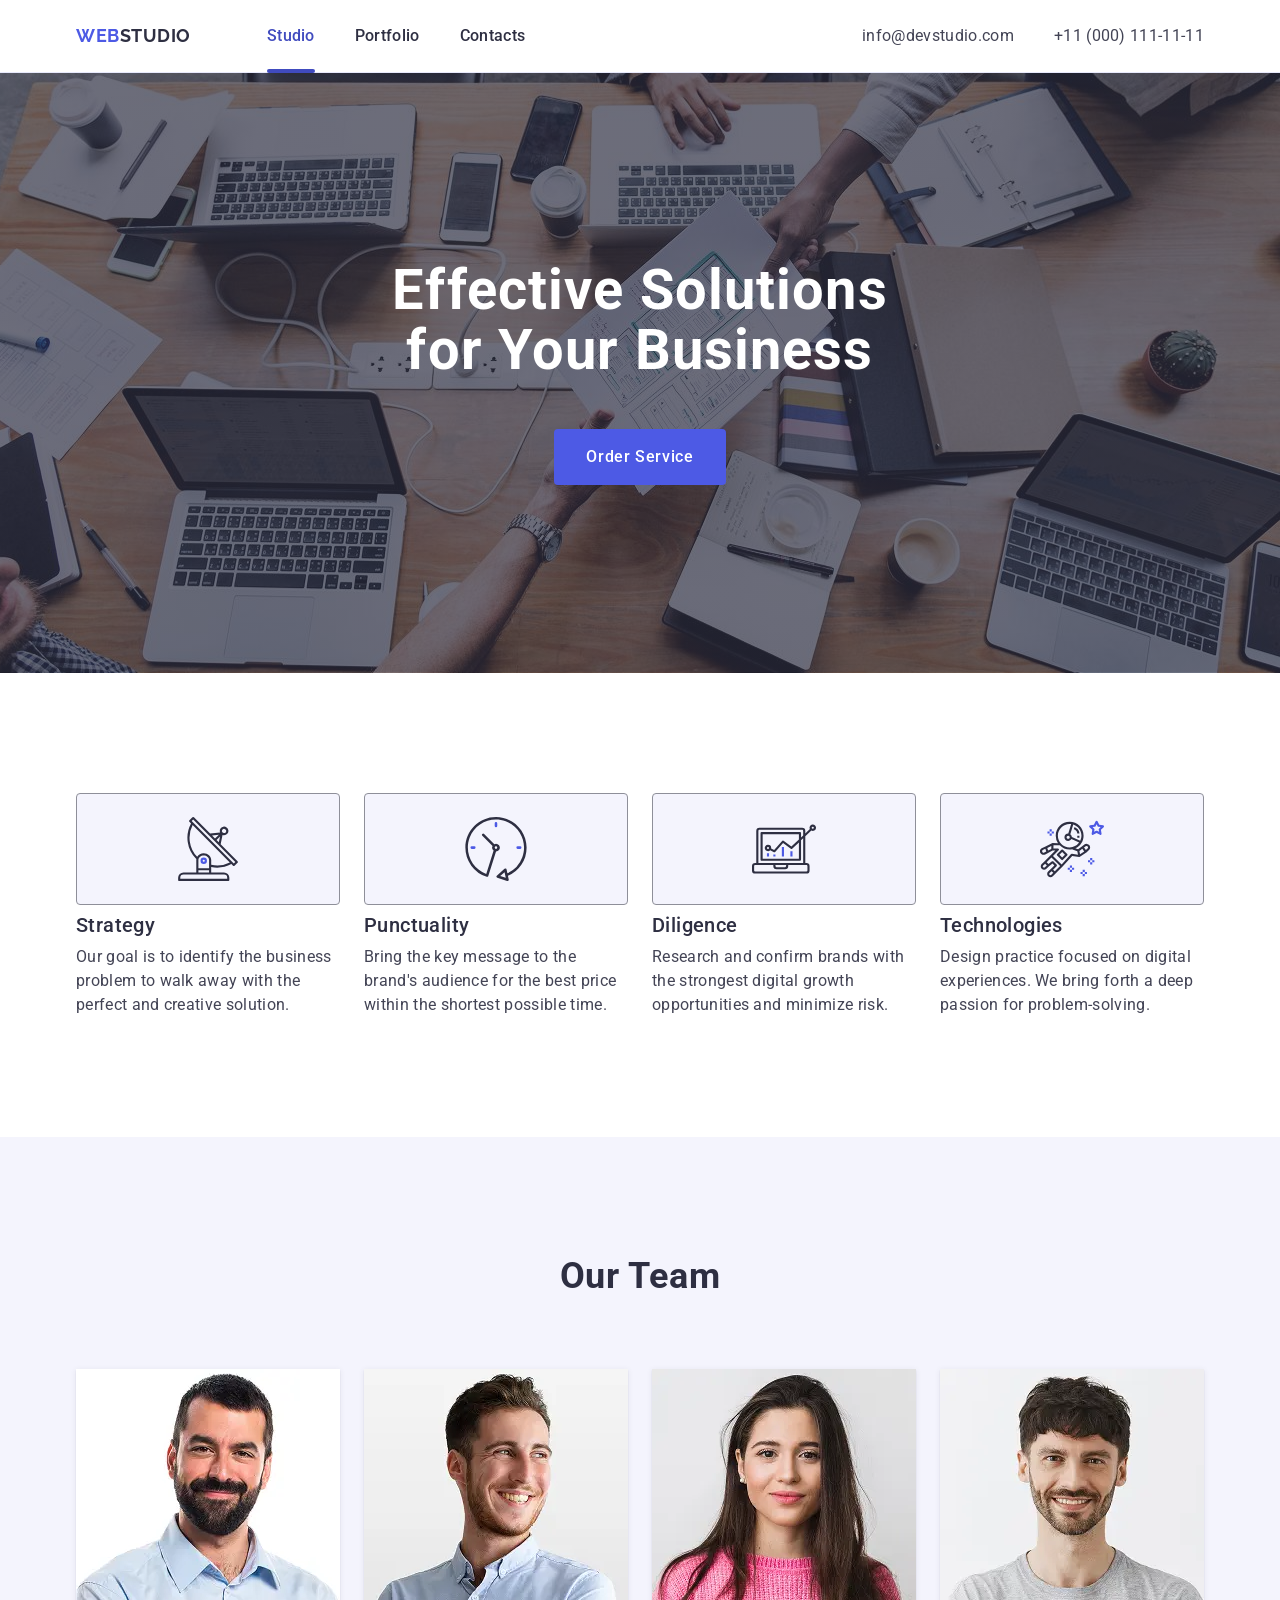
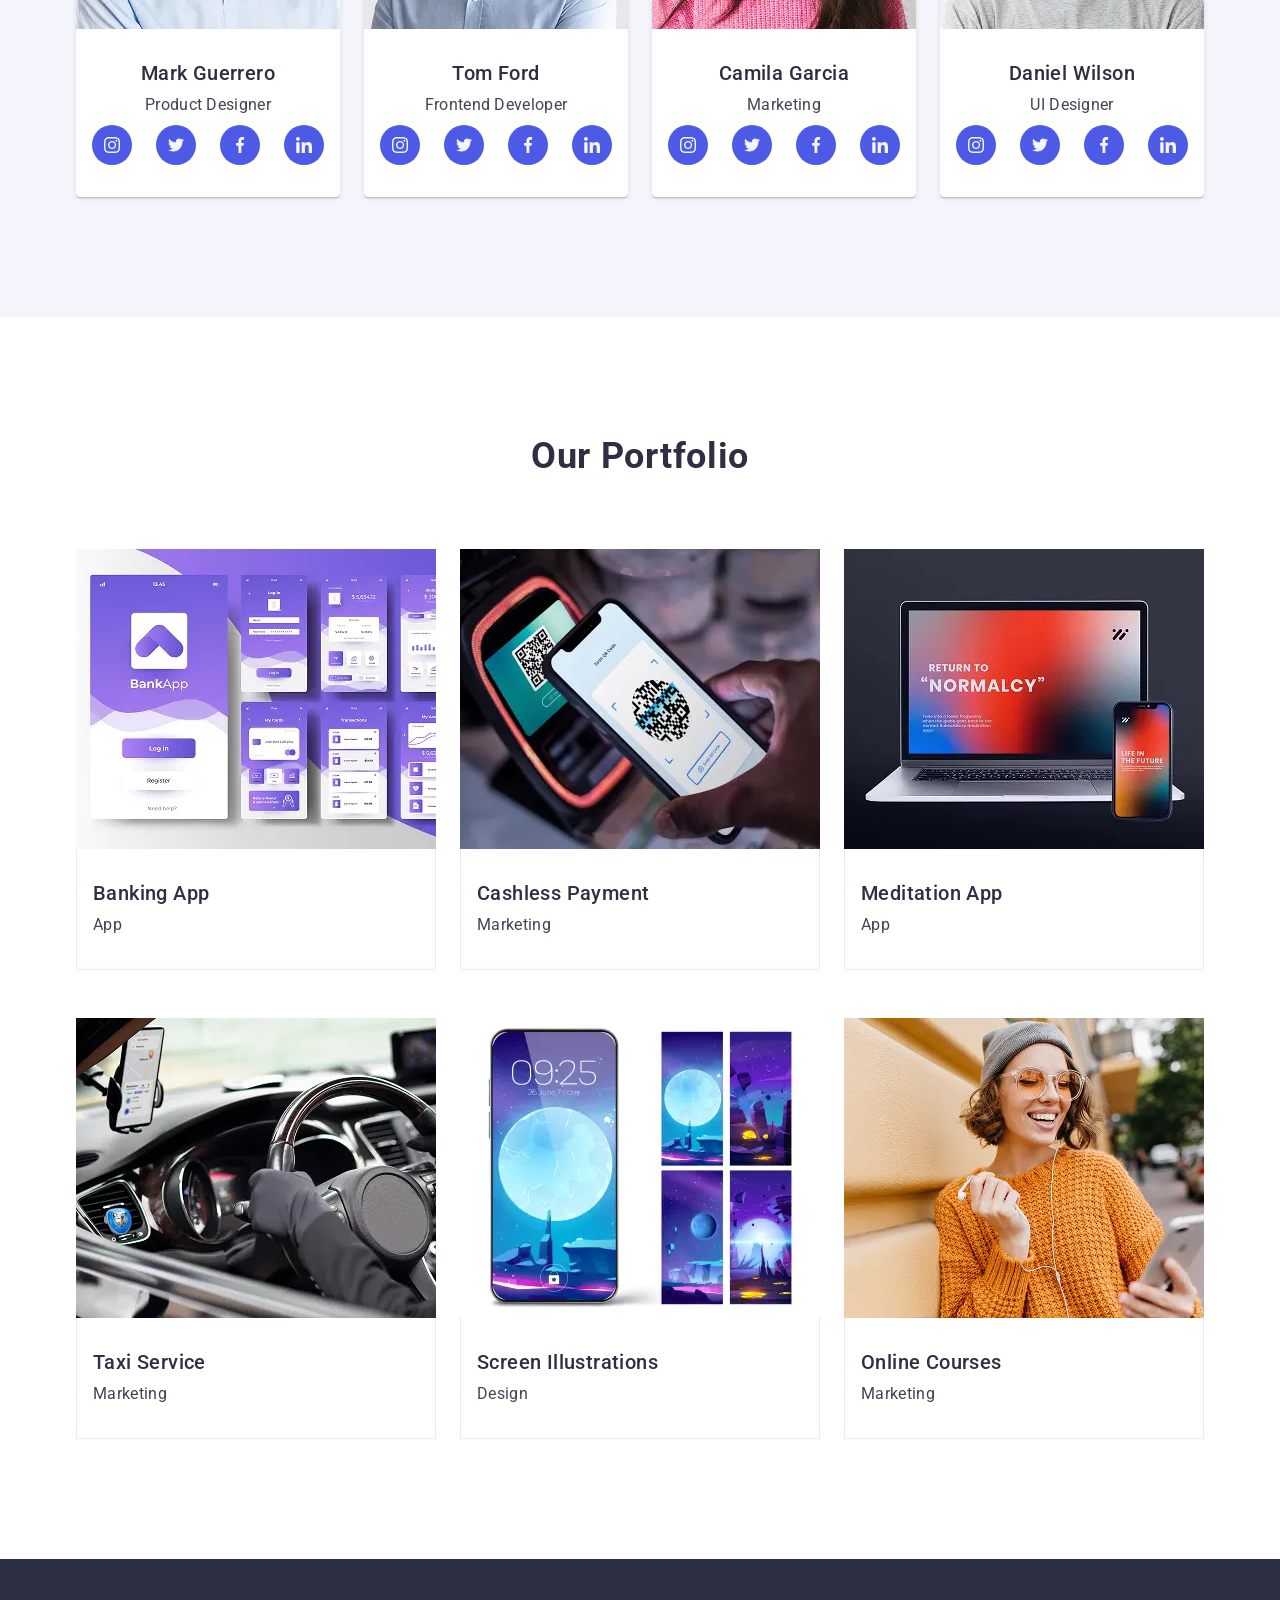
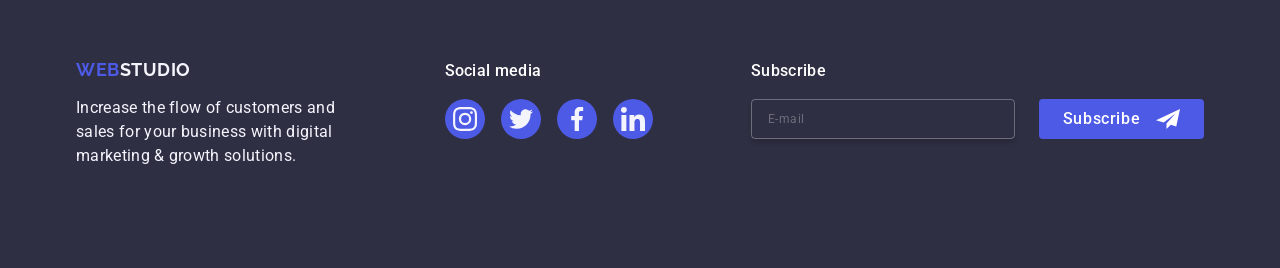
==== commit f64e172a: "Fix the path to images in tags" ====
--- a/index.html
+++ b/index.html
@@ -39,7 +39,7 @@
 
         <button type="button" class="burger-btn" data-menu-open>
           <svg class="burger-btn-icon" width="24" height="24">
-            <use href="./images/icons.svg#icon-burder-menu"></use>
+            <use href="/images/icons.svg#icon-burder-menu"></use>
           </svg>
         </button>
 
@@ -69,7 +69,7 @@
             data-menu-close
           >
             <svg class="close-icon" width="8" height="8">
-              <use href="./images/icons.svg#icon-close"></use>
+              <use href="/images/icons.svg#icon-close"></use>
             </svg>
           </button>
           <ul class="mobile-menu-nav-list">
@@ -103,25 +103,25 @@
             <li class="social-link-item">
               <a href="#" class="social-link"
                 ><svg class="social-icon" width="24" height="24">
-                  <use href="./images/icons.svg#icon-instagram"></use></svg
+                  <use href="/images/icons.svg#icon-instagram"></use></svg
               ></a>
             </li>
             <li class="social-link-item">
               <a href="#" class="social-link"
                 ><svg class="social-icon" width="24" height="24">
-                  <use href="./images/icons.svg#icon-twitter"></use></svg
+                  <use href="/images/icons.svg#icon-twitter"></use></svg
               ></a>
             </li>
             <li class="social-link-item">
               <a href="#" class="social-link"
                 ><svg class="social-icon" width="24" height="24">
-                  <use href="./images/icons.svg#icon-facebook"></use></svg
+                  <use href="/images/icons.svg#icon-facebook"></use></svg
               ></a>
             </li>
             <li class="social-link-item">
               <a href="#" class="social-link"
                 ><svg class="social-icon" width="24" height="24">
-                  <use href="./images/icons.svg#icon-linkedin"></use></svg
+                  <use href="/images/icons.svg#icon-linkedin"></use></svg
               ></a>
             </li>
           </ul>
@@ -148,7 +148,7 @@
             <li class="peculiarities-item">
               <div class="icon-wrapper">
                 <svg class="social-icon" width="64" height="64">
-                  <use href="./images/icons.svg#icon-antenna"></use>
+                  <use href="/images/icons.svg#icon-antenna"></use>
                 </svg>
               </div>
               <h3 class="peculiarities-card-title">Strategy</h3>
@@ -160,7 +160,7 @@
             <li class="peculiarities-item">
               <div class="icon-wrapper">
                 <svg class="social-icon" width="64" height="64">
-                  <use href="./images/icons.svg#icon-clock"></use>
+                  <use href="/images/icons.svg#icon-clock"></use>
                 </svg>
               </div>
               <h3 class="peculiarities-card-title">Punctuality</h3>
@@ -172,7 +172,7 @@
             <li class="peculiarities-item">
               <div class="icon-wrapper">
                 <svg class="social-icon" width="64" height="64">
-                  <use href="./images/icons.svg#icon-diagram"></use>
+                  <use href="/images/icons.svg#icon-diagram"></use>
                 </svg>
               </div>
               <h3 class="peculiarities-card-title">Diligence</h3>
@@ -184,7 +184,7 @@
             <li class="peculiarities-item">
               <div class="icon-wrapper">
                 <svg class="social-icon" width="64" height="64">
-                  <use href="./images/icons.svg#icon-astronaut"></use>
+                  <use href="/images/icons.svg#icon-astronaut"></use>
                 </svg>
               </div>
               <h3 class="peculiarities-card-title">Technologies</h3>
@@ -231,27 +231,25 @@
                   <li class="social-link-item">
                     <a href="#" class="social-link"
                       ><svg class="social-icon" width="16" height="16">
-                        <use
-                          href="./images/icons.svg#icon-instagram"
-                        ></use></svg
+                        <use href="/images/icons.svg#icon-instagram"></use></svg
                     ></a>
                   </li>
                   <li class="social-link-item">
                     <a href="#" class="social-link"
                       ><svg class="social-icon" width="16" height="16">
-                        <use href="./images/icons.svg#icon-twitter"></use></svg
+                        <use href="/images/icons.svg#icon-twitter"></use></svg
                     ></a>
                   </li>
                   <li class="social-link-item">
                     <a href="#" class="social-link"
                       ><svg class="social-icon" width="16" height="16">
-                        <use href="./images/icons.svg#icon-facebook"></use></svg
+                        <use href="/images/icons.svg#icon-facebook"></use></svg
                     ></a>
                   </li>
                   <li class="social-link-item">
                     <a href="#" class="social-link"
                       ><svg class="social-icon" width="16" height="16">
-                        <use href="./images/icons.svg#icon-linkedin"></use></svg
+                        <use href="/images/icons.svg#icon-linkedin"></use></svg
                     ></a>
                   </li>
                 </ul>
@@ -286,27 +284,25 @@
                   <li class="social-link-item">
                     <a href="#" class="social-link"
                       ><svg class="social-icon" width="16px" height="16px">
-                        <use
-                          href="./images/icons.svg#icon-instagram"
-                        ></use></svg
-                    ></a>
-                  </li>
-                  <li class="social-link-item">
-                    <a href="#" class="social-link"
-                      ><svg class="social-icon" width="16px" height="16px">
-                        <use href="./images/icons.svg#icon-twitter"></use></svg
-                    ></a>
-                  </li>
-                  <li class="social-link-item">
-                    <a href="#" class="social-link"
-                      ><svg class="social-icon" width="16px" height="16px">
-                        <use href="./images/icons.svg#icon-facebook"></use></svg
-                    ></a>
-                  </li>
-                  <li class="social-link-item">
-                    <a href="#" class="social-link"
-                      ><svg class="social-icon" width="16px" height="16px">
-                        <use href="./images/icons.svg#icon-linkedin"></use></svg
+                        <use href="/images/icons.svg#icon-instagram"></use></svg
+                    ></a>
+                  </li>
+                  <li class="social-link-item">
+                    <a href="#" class="social-link"
+                      ><svg class="social-icon" width="16px" height="16px">
+                        <use href="/images/icons.svg#icon-twitter"></use></svg
+                    ></a>
+                  </li>
+                  <li class="social-link-item">
+                    <a href="#" class="social-link"
+                      ><svg class="social-icon" width="16px" height="16px">
+                        <use href="/images/icons.svg#icon-facebook"></use></svg
+                    ></a>
+                  </li>
+                  <li class="social-link-item">
+                    <a href="#" class="social-link"
+                      ><svg class="social-icon" width="16px" height="16px">
+                        <use href="/images/icons.svg#icon-linkedin"></use></svg
                     ></a>
                   </li>
                 </ul>
@@ -341,27 +337,25 @@
                   <li class="social-link-item">
                     <a href="#" class="social-link"
                       ><svg class="social-icon" width="16px" height="16px">
-                        <use
-                          href="./images/icons.svg#icon-instagram"
-                        ></use></svg
-                    ></a>
-                  </li>
-                  <li class="social-link-item">
-                    <a href="#" class="social-link"
-                      ><svg class="social-icon" width="16px" height="16px">
-                        <use href="./images/icons.svg#icon-twitter"></use></svg
-                    ></a>
-                  </li>
-                  <li class="social-link-item">
-                    <a href="#" class="social-link"
-                      ><svg class="social-icon" width="16px" height="16px">
-                        <use href="./images/icons.svg#icon-facebook"></use></svg
-                    ></a>
-                  </li>
-                  <li class="social-link-item">
-                    <a href="#" class="social-link"
-                      ><svg class="social-icon" width="16px" height="16px">
-                        <use href="./images/icons.svg#icon-linkedin"></use></svg
+                        <use href="/images/icons.svg#icon-instagram"></use></svg
+                    ></a>
+                  </li>
+                  <li class="social-link-item">
+                    <a href="#" class="social-link"
+                      ><svg class="social-icon" width="16px" height="16px">
+                        <use href="/images/icons.svg#icon-twitter"></use></svg
+                    ></a>
+                  </li>
+                  <li class="social-link-item">
+                    <a href="#" class="social-link"
+                      ><svg class="social-icon" width="16px" height="16px">
+                        <use href="/images/icons.svg#icon-facebook"></use></svg
+                    ></a>
+                  </li>
+                  <li class="social-link-item">
+                    <a href="#" class="social-link"
+                      ><svg class="social-icon" width="16px" height="16px">
+                        <use href="/images/icons.svg#icon-linkedin"></use></svg
                     ></a>
                   </li>
                 </ul>
@@ -396,27 +390,25 @@
                   <li class="social-link-item">
                     <a href="" class="social-link"
                       ><svg class="social-icon" width="16px" height="16px">
-                        <use
-                          href="./images/icons.svg#icon-instagram"
-                        ></use></svg
+                        <use href="/images/icons.svg#icon-instagram"></use></svg
                     ></a>
                   </li>
                   <li class="social-link-item">
                     <a href="" class="social-link"
                       ><svg class="social-icon" width="16px" height="16px">
-                        <use href="./images/icons.svg#icon-twitter"></use></svg
+                        <use href="/images/icons.svg#icon-twitter"></use></svg
                     ></a>
                   </li>
                   <li class="social-link-item">
                     <a href="" class="social-link"
                       ><svg class="social-icon" width="16px" height="16px">
-                        <use href="./images/icons.svg#icon-facebook"></use></svg
+                        <use href="/images/icons.svg#icon-facebook"></use></svg
                     ></a>
                   </li>
                   <li class="social-link-item">
                     <a href="" class="social-link"
                       ><svg class="social-icon" width="16px" height="16px">
-                        <use href="./images/icons.svg#icon-linkedin"></use></svg
+                        <use href="/images/icons.svg#icon-linkedin"></use></svg
                     ></a>
                   </li>
                 </ul>
@@ -933,25 +925,25 @@
             <li class="social-link-item">
               <a href="" class="social-link footer-link"
                 ><svg class="social-icon" width="24" height="24">
-                  <use href="./images/icons.svg#icon-instagram"></use></svg
+                  <use href="/images/icons.svg#icon-instagram"></use></svg
               ></a>
             </li>
             <li class="social-link-item">
               <a href="" class="social-link footer-link"
                 ><svg class="social-icon" width="24" height="24">
-                  <use href="./images/icons.svg#icon-twitter"></use></svg
+                  <use href="/images/icons.svg#icon-twitter"></use></svg
               ></a>
             </li>
             <li class="social-link-item">
               <a href="" class="social-link footer-link"
                 ><svg class="social-icon" width="24" height="24">
-                  <use href="./images/icons.svg#icon-facebook"></use></svg
+                  <use href="/images/icons.svg#icon-facebook"></use></svg
               ></a>
             </li>
             <li class="social-link-item">
               <a href="" class="social-link footer-link"
                 ><svg class="social-icon" width="24" height="24">
-                  <use href="./images/icons.svg#icon-linkedin"></use></svg
+                  <use href="/images/icons.svg#icon-linkedin"></use></svg
               ></a>
             </li>
           </ul>
@@ -974,7 +966,7 @@
             <button type="submit" class="subscribe-btn">
               Subscribe
               <svg class="telegram-icon" width="24" height="24">
-                <use href="./images/icons.svg#icon-telegram"></use>
+                <use href="/images/icons.svg#icon-telegram"></use>
               </svg>
             </button>
           </form>
@@ -988,7 +980,7 @@
       <div class="modal">
         <button type="button" class="close-button" data-modal-close>
           <svg class="close-icon" width="8" height="8">
-            <use href="./images/icons.svg#icon-close"></use>
+            <use href="/images/icons.svg#icon-close"></use>
           </svg>
         </button>
         <p class="modal-title">Leave your contacts and we will call you back</p>
@@ -1004,7 +996,7 @@
                 id="user-name"
               />
               <svg class="icon" width="18" height="24">
-                <use href="./images/icons.svg#icon-person"></use>
+                <use href="/images/icons.svg#icon-person"></use>
               </svg>
             </div>
           </div>
@@ -1019,7 +1011,7 @@
                 id="user-phone"
               />
               <svg class="icon" width="18" height="24">
-                <use href="./images/icons.svg#icon-phone"></use>
+                <use href="/images/icons.svg#icon-phone"></use>
               </svg>
             </div>
           </div>
@@ -1034,7 +1026,7 @@
                 id="user-email"
               />
               <svg class="icon" width="18" height="24">
-                <use href="./images/icons.svg#icon-email"></use>
+                <use href="/images/icons.svg#icon-email"></use>
               </svg>
             </div>
           </div>
@@ -1060,7 +1052,7 @@
             <label for="user-privacy" class="agreement-label">
               <span class="checkbox-wrapper">
                 <svg class="checkbox-icon" width="10" height="8">
-                  <use href="./images/icons.svg#icon-check"></use>
+                  <use href="/images/icons.svg#icon-check"></use>
                 </svg>
               </span>
               <span>
